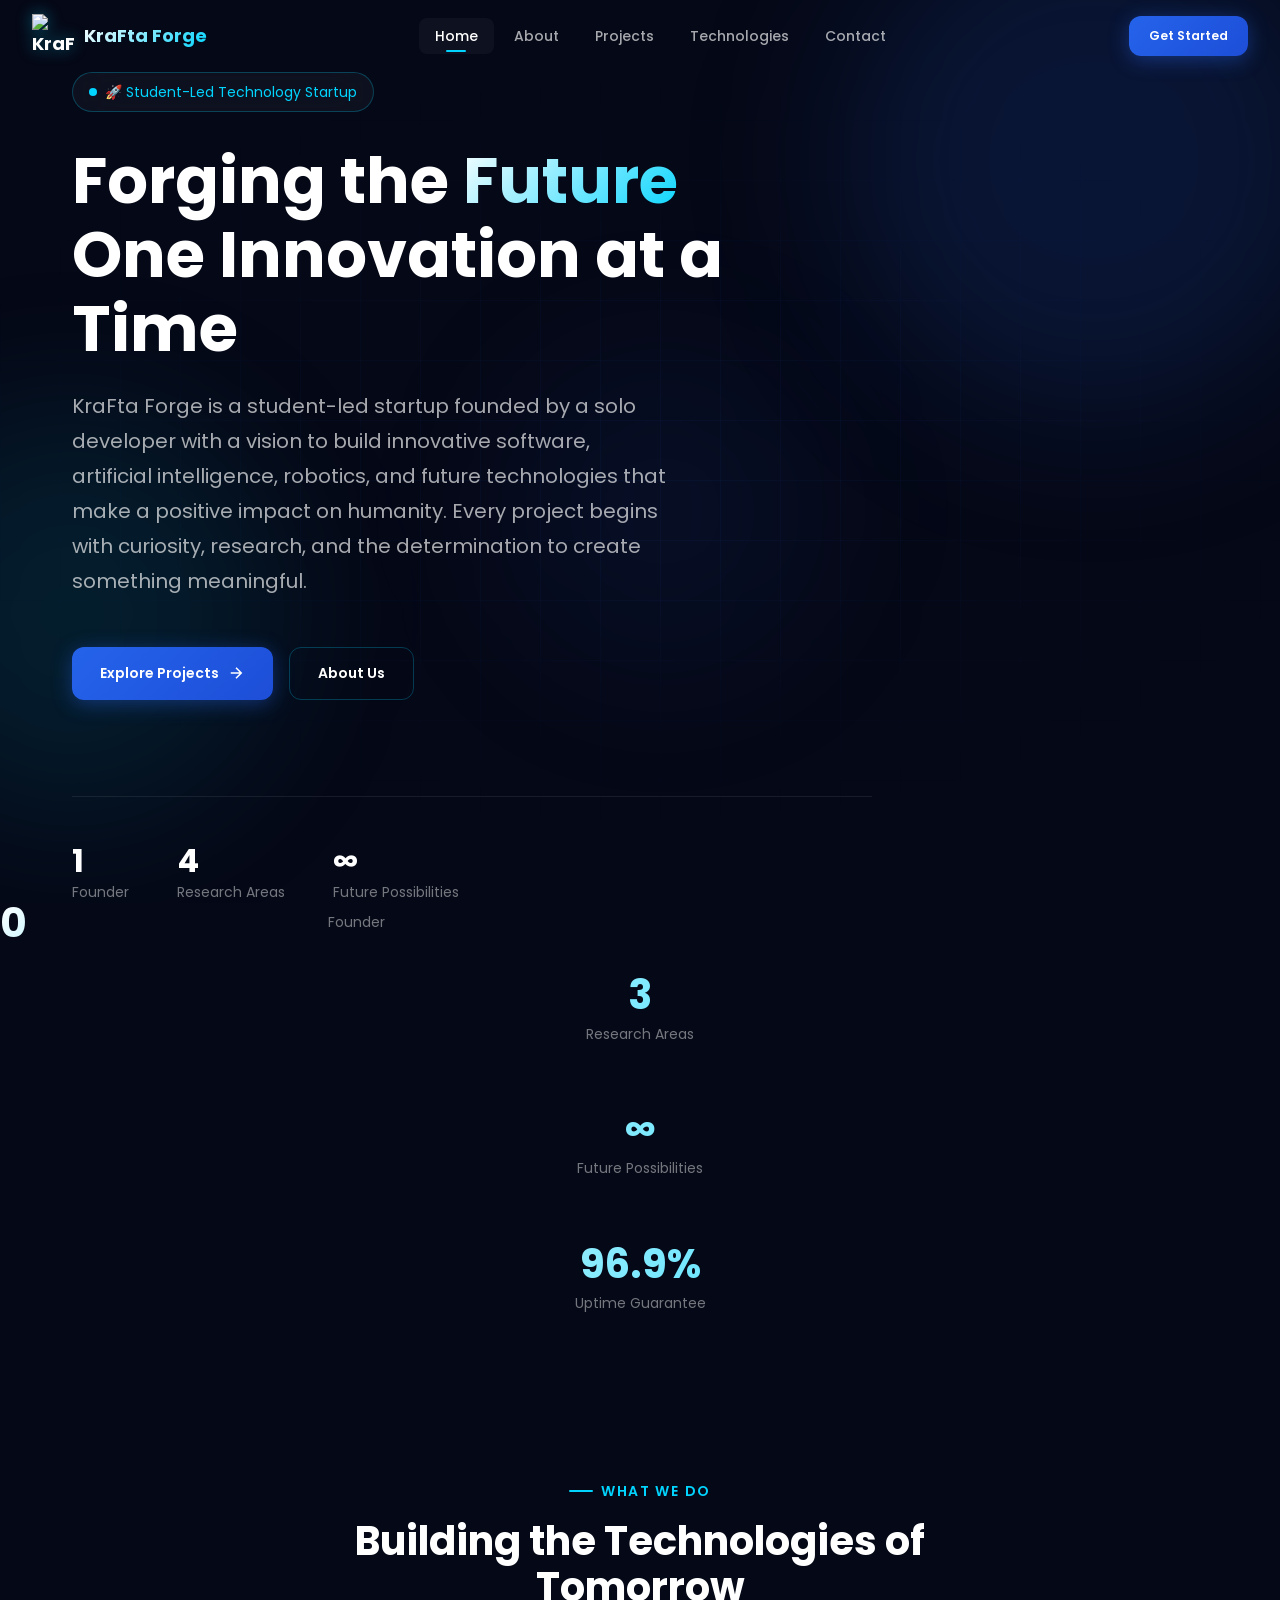
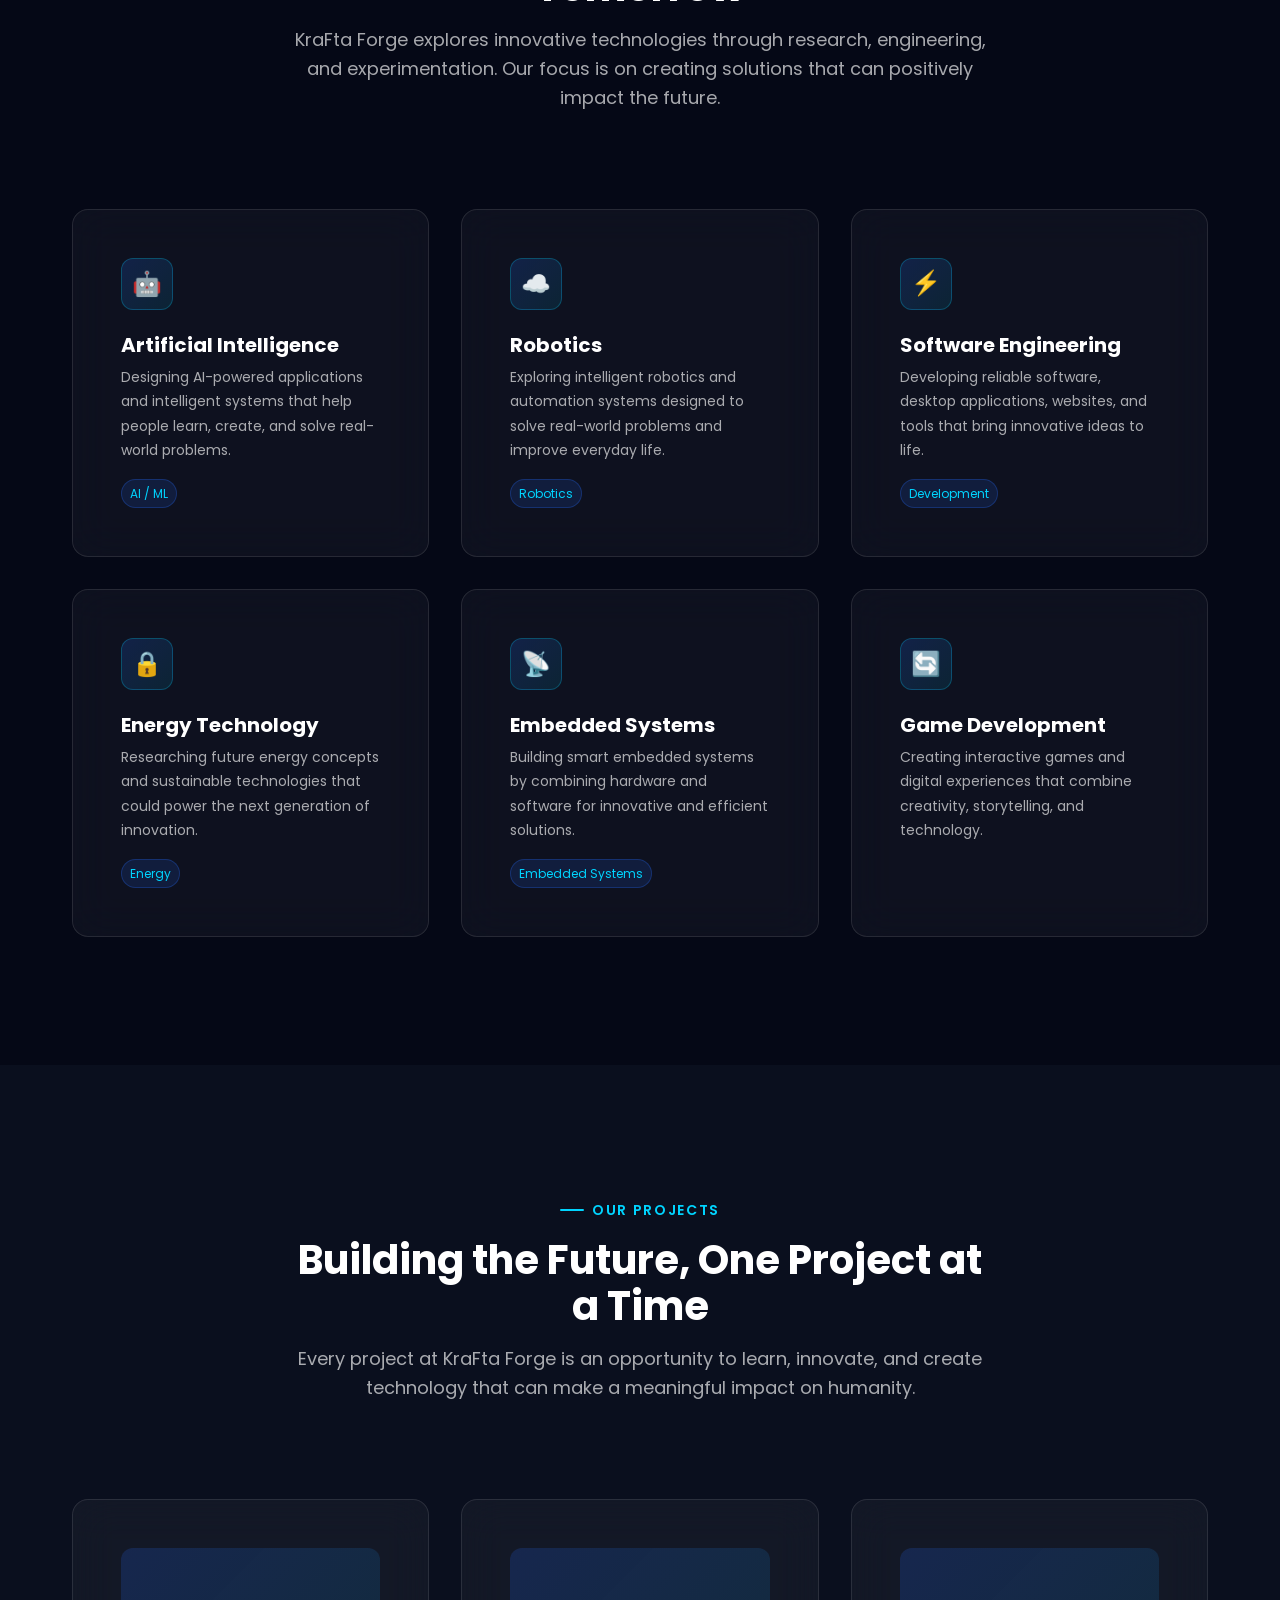
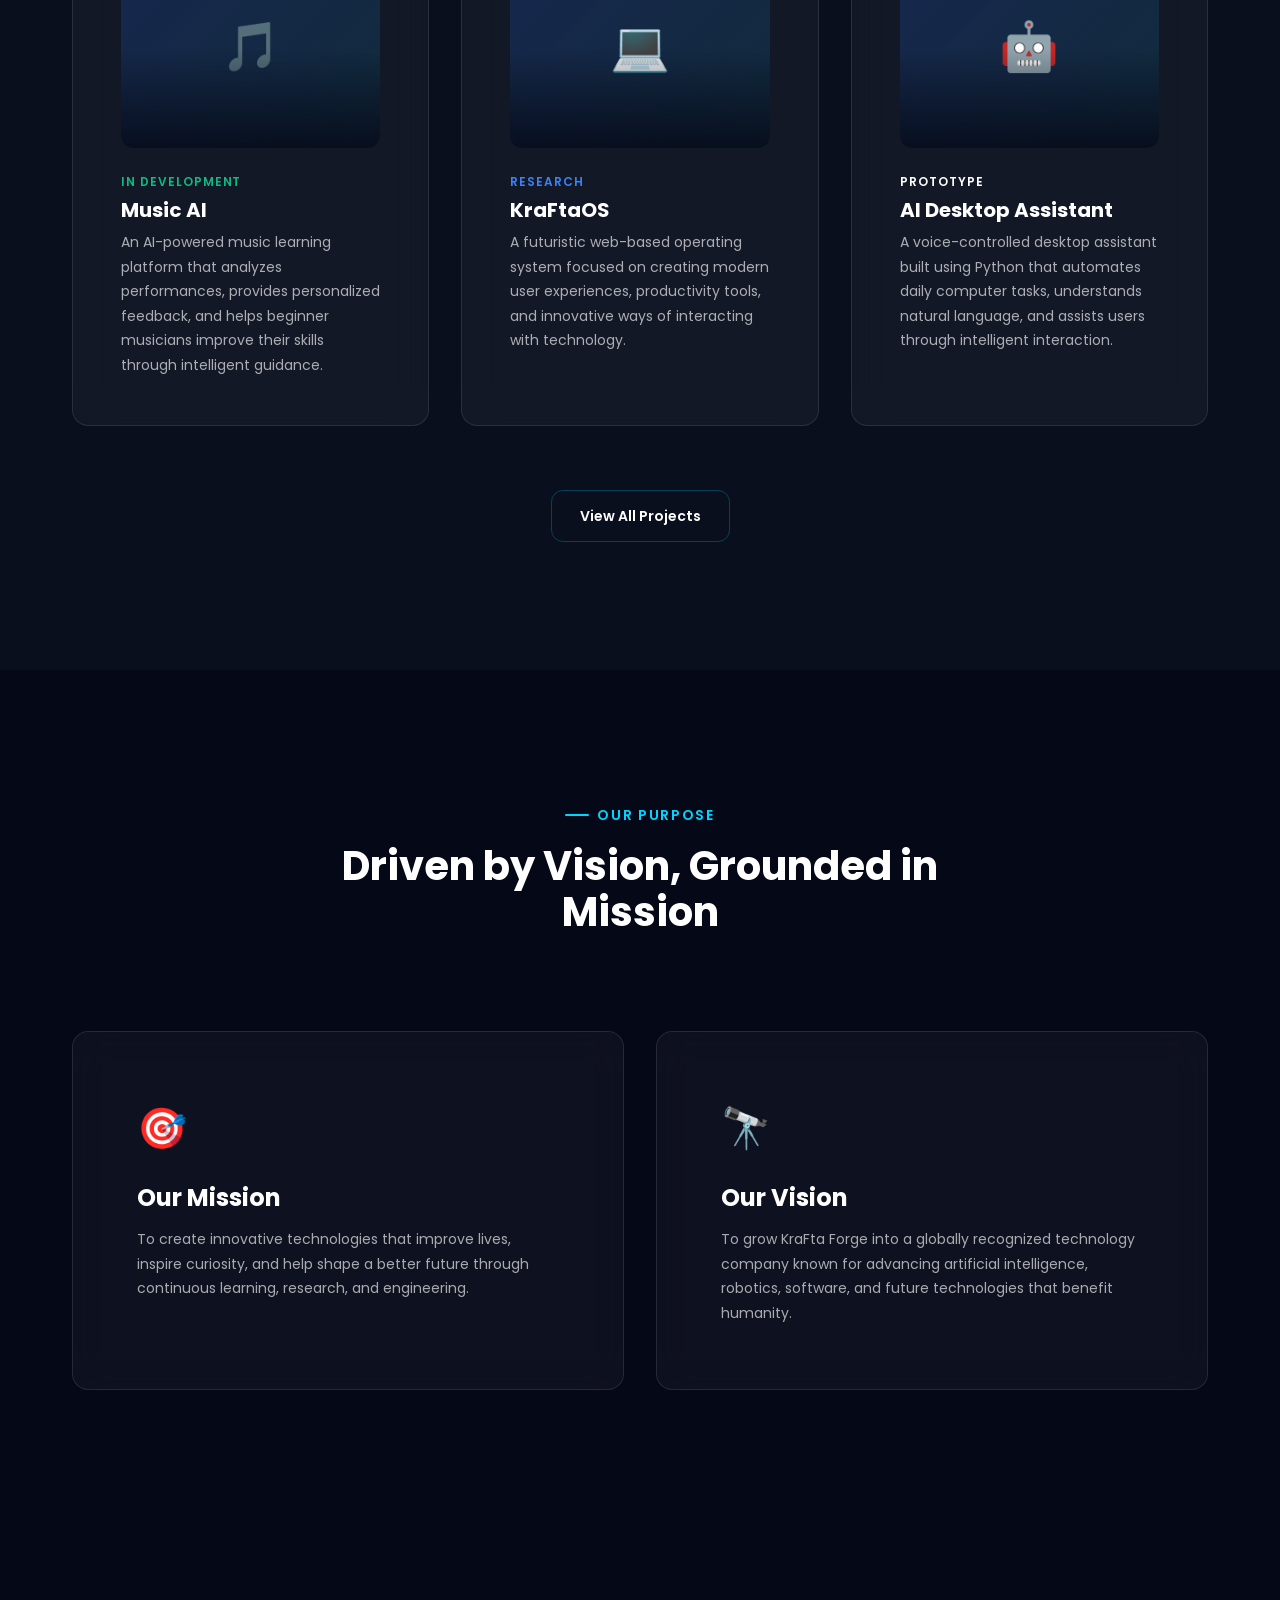
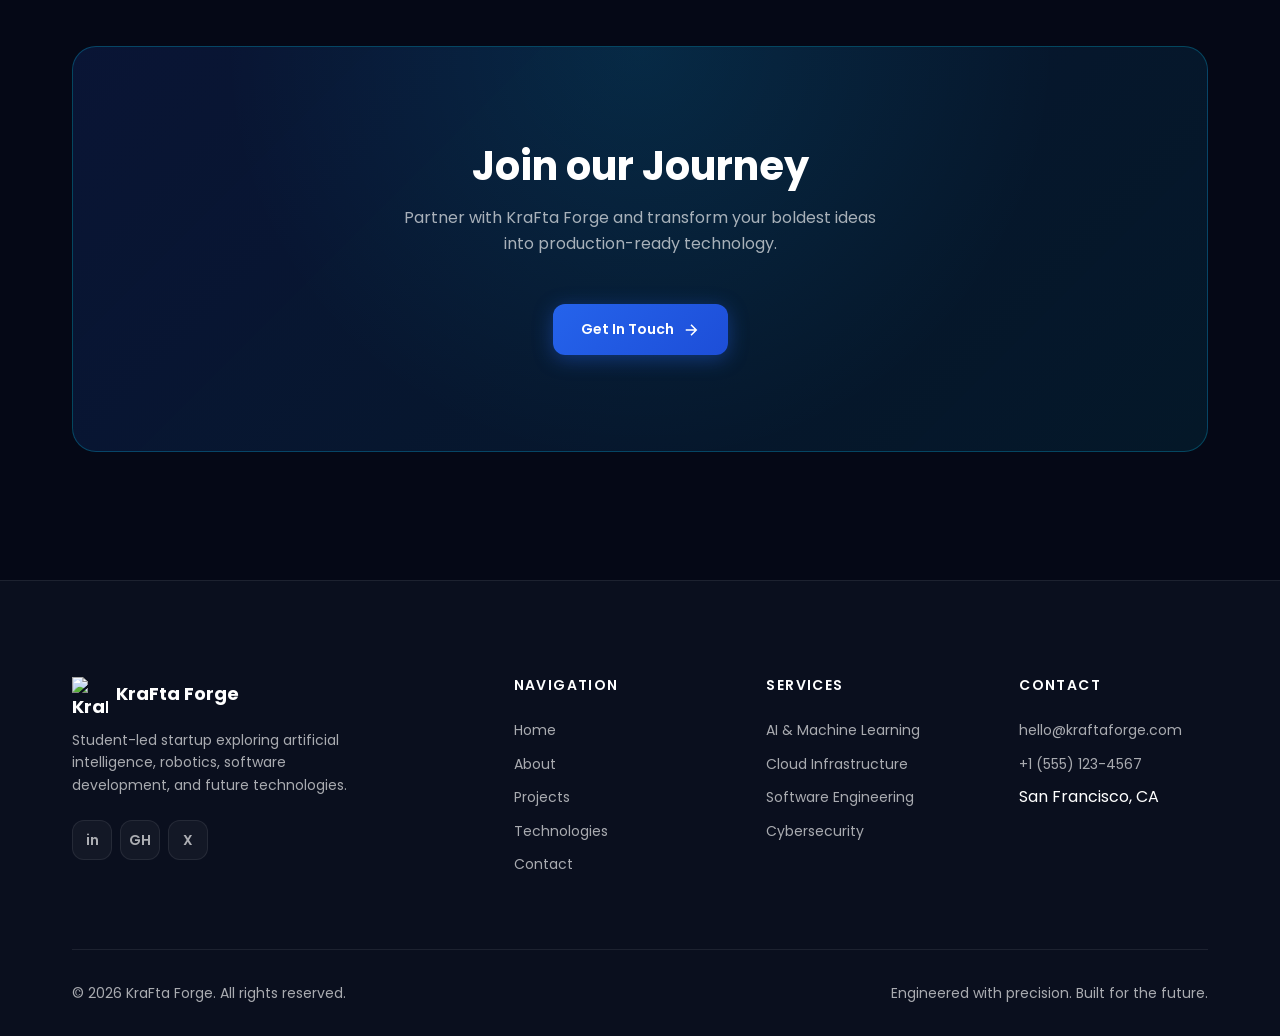
==== index.html @ c2e99515 "Add files via upload" ====
<!DOCTYPE html>
<html lang="en">
<head>
  <meta charset="UTF-8">
  <meta name="viewport" content="width=device-width, initial-scale=1.0">
  <meta name="description" content="KraFta Forge is a student-led technology startup focused on building innovative software, artificial intelligence, robotics, and future technologies that help humanity.">
  <meta name="keywords" content="KraFta Forge, technology startup, AI, cloud computing, software engineering, digital transformation">
  <meta name="author" content="KraFta Forge">
  <meta name="theme-color" content="#050816">
  <meta property="og:title" content="KraFta Forge — Forging the Future of Technology">
  <meta property="og:description" content="We build intelligent systems that transform how businesses operate in the digital age.">
  <meta property="og:type" content="website">
  <title>KraFta Forge — Forging the Future of Technology</title>
  <link rel="preconnect" href="https://fonts.googleapis.com">
  <link rel="preconnect" href="https://fonts.gstatic.com" crossorigin>
  <link href="https://fonts.googleapis.com/css2?family=Poppins:wght@300;400;500;600;700;800&display=swap" rel="stylesheet">
  <link rel="icon" type="image/png" href="images/logo.png">
  <link rel="stylesheet" href="style.css">
</head>
<body class="no-scroll">

  <!-- Loading Screen -->
  <div class="loader" role="status" aria-label="Loading KraFta Forge">
    <img src="images/logo.png" alt="" class="loader__logo" width="80" height="80">
    <div class="loader__bar"><div class="loader__bar-fill"></div></div>
    <span class="loader__text">Initializing</span>
  </div>

  <a href="#main-content" class="skip-link">Skip to main content</a>

  <!-- Navigation -->
  <header>
    <nav class="nav" aria-label="Main navigation">
      <div class="nav__inner">
        <a href="index.html" class="nav__logo" aria-label="KraFta Forge Home">
          <img src="images/logo.png" alt="KraFta Forge logo" width="44" height="44">
          <span class="nav__logo-text">KraFta Forge</span>
        </a>

        <ul class="nav__links" role="list">
          <li><a href="index.html" class="nav__link">Home</a></li>
          <li><a href="about.html" class="nav__link">About</a></li>
          <li><a href="projects.html" class="nav__link">Projects</a></li>
          <li><a href="technologies.html" class="nav__link">Technologies</a></li>
          <li><a href="contact.html" class="nav__link">Contact</a></li>
        </ul>

        <a href="contact.html" class="btn btn--primary btn--sm nav__cta">Get Started</a>

        <button class="nav__toggle" aria-label="Toggle navigation menu" aria-expanded="false">
          <span class="nav__toggle-bar"></span>
          <span class="nav__toggle-bar"></span>
          <span class="nav__toggle-bar"></span>
        </button>
      </div>

      <div class="nav__mobile" aria-hidden="true">
        <a href="index.html" class="nav__mobile-link">Home</a>
        <a href="about.html" class="nav__mobile-link">About</a>
        <a href="projects.html" class="nav__mobile-link">Projects</a>
        <a href="technologies.html" class="nav__mobile-link">Technologies</a>
        <a href="contact.html" class="nav__mobile-link">Contact</a>
      </div>
    </nav>
  </header>

  <main id="main-content">

    <!-- Hero Section -->
    <section class="hero" aria-labelledby="hero-title">
      <div class="hero__bg" aria-hidden="true">
        <div class="hero__grid"></div>
        <div class="hero__orb hero__orb--1"></div>
        <div class="hero__orb hero__orb--2"></div>
        <div class="hero__orb hero__orb--3"></div>
      </div>

      <div class="container">
        <div class="hero__content">
          <div class="hero__badge">
            <span class="hero__badge-dot" aria-hidden="true"></span>
           🚀 Student-Led Technology Startup
          </div>

          <h1 class="hero__title">
        Forging the <span class="text-gradient">Future</span><br>
        One Innovation at a Time
      </h1>

          <p class="hero__subtitle">
            KraFta Forge is a student-led startup founded by a solo developer with a vision to build innovative software, artificial intelligence, robotics, and future technologies that make a positive impact on humanity. Every project begins with curiosity, research, and the determination to create something meaningful.
         </p>

          <div class="hero__actions">
            <a href="projects.html" class="btn btn--primary">
              Explore Projects
              <svg class="btn__icon" viewBox="0 0 24 24" fill="none" stroke="currentColor" stroke-width="2" aria-hidden="true">
                <path d="M5 12h14M12 5l7 7-7 7"/>
              </svg>
            </a>
            <a href="about.html" class="btn btn--outline">About Us</a>
          </div>

          <div class="hero__stats" role="list" aria-label="KraFta Forge statistics">

    <div class="hero__stat" role="listitem">
        <div class="hero__stat-value">1</div>
        <div class="hero__stat-label">Founder</div>
    </div>

    <div class="hero__stat" role="listitem">
        <div class="hero__stat-value">4</div>
        <div class="hero__stat-label">Research Areas</div>
    </div>

    <div class="hero__stat" role="listitem">
        <div class="hero__stat-value">∞</div>
        <div class="hero__stat-label">Future Possibilities</div>
    </div>

</div>
        </div>
      </div>
    </section>

    <!-- Statistics Section -->
    <div class="stats__grid">
  <div class="stat-item__value" data-count="1">0</div>
    
    <div class="stat-item__label">Founder</div>
  </div>
  <div class="stat-item reveal reveal-delay-1">
    <div class="stat-item__value" data-count="4">0</div>
    <div class="stat-item__label">Research Areas</div>
  </div>
  <div class="stat-item reveal reveal-delay-2">
    <div class="stat-item__value">∞</div>
    <div class="stat-item__label">Future Possibilities</div>
  </div>
  <div class="stat-item reveal reveal-delay-3">
    <div class="stat-item__value" data-count="99" data-suffix=".9%">0</div>
    <div class="stat-item__label">Uptime Guarantee</div>
  </div>
</div>
    </section>

    <!-- Services / Technology Cards -->
    <section class="section" aria-labelledby="services-title">
      <div class="container">
        <div class="section-header reveal">
          <span class="section-label">What We Do</span>
          <h2 id="services-title">Building the Technologies of Tomorrow</h2>
          <p>KraFta Forge explores innovative technologies through research, engineering, and experimentation. Our focus is on creating solutions that can positively impact the future.</p>
        </div>

        <div class="grid grid--3">
          <article class="card reveal reveal-delay-1">
            <div class="card__icon" aria-hidden="true">🤖</div>
            <h3 class="card__title">Artificial Intelligence</h3>
            <p class="card__text">Designing AI-powered applications and intelligent systems that help people learn, create, and solve real-world problems.</p>
            <span class="card__tag">AI / ML</span>
          </article>

          <article class="card reveal reveal-delay-2">
            <div class="card__icon" aria-hidden="true">☁️</div>
            <h3 class="card__title">Robotics</h3>
            <p class="card__text">Exploring intelligent robotics and automation systems designed to solve real-world problems and improve everyday life.</p>
            <span class="card__tag">Robotics</span>
          </article>

          <article class="card reveal reveal-delay-3">
            <div class="card__icon" aria-hidden="true">⚡</div>
            <h3 class="card__title">Software Engineering</h3>
            <p class="card__text">Developing reliable software, desktop applications, websites, and tools that bring innovative ideas to life.</p>
            <span class="card__tag">Development</span>
          </article>

          <article class="card reveal reveal-delay-1">
            <div class="card__icon" aria-hidden="true">🔒</div>
            <h3 class="card__title">Energy Technology</h3>
            <p class="card__text">Researching future energy concepts and sustainable technologies that could power the next generation of innovation.</p>
            <span class="card__tag">Energy</span>
          </article>

          <article class="card reveal reveal-delay-2">
            <div class="card__icon" aria-hidden="true">📡</div>
            <h3 class="card__title">Embedded Systems</h3>
            <p class="card__text">Building smart embedded systems by combining hardware and software for innovative and efficient solutions.</p>
            <span class="card__tag">Embedded Systems</span>
          </article>

          <article class="card reveal reveal-delay-3">
            <div class="card__icon" aria-hidden="true">🔄</div>
            <h3 class="card__title">Game Development</h3>
            <p class="card__text">Creating interactive games and digital experiences that combine creativity, storytelling, and technology.</p>
          </article>
        </div>
      </div>
    </section>

    <!-- Featured Projects Preview -->
<section class="section section--alt" aria-labelledby="projects-title">
  <div class="container">

    <div class="section-header reveal">
      <span class="section-label">Our Projects</span>
      <h2 id="projects-title">Building the Future, One Project at a Time</h2>
      <p>
        Every project at KraFta Forge is an opportunity to learn, innovate, and create technology
        that can make a meaningful impact on humanity.
      </p>
    </div>

    <div class="grid grid--3">

      <!-- Music AI -->
      <article class="card project-card reveal reveal-delay-1">
        <div class="project-card__image" aria-hidden="true">🎵</div>

        <div class="project-card__meta">
          <span class="project-card__status project-card__status--live">In Development</span>
        </div>

        <h3 class="card__title">Music AI</h3>

        <p class="card__text">
          An AI-powered music learning platform that analyzes performances, provides personalized
          feedback, and helps beginner musicians improve their skills through intelligent guidance.
        </p>
      </article>

      <!-- KraFtaOS -->
      <article class="card project-card reveal reveal-delay-2">
        <div class="project-card__image" aria-hidden="true">💻</div>

        <div class="project-card__meta">
          <span class="project-card__status project-card__status--research">Research</span>
        </div>

        <h3 class="card__title">KraFtaOS</h3>

        <p class="card__text">
          A futuristic web-based operating system focused on creating modern user experiences,
          productivity tools, and innovative ways of interacting with technology.
        </p>
      </article>

      <!-- AI Desktop Assistant -->
      <article class="card project-card reveal reveal-delay-3">
        <div class="project-card__image" aria-hidden="true">🤖</div>

        <div class="project-card__meta">
          <span class="project-card__status project-card__status--prototype">Prototype</span>
        </div>

        <h3 class="card__title">AI Desktop Assistant</h3>

        <p class="card__text">
          A voice-controlled desktop assistant built using Python that automates daily computer
          tasks, understands natural language, and assists users through intelligent interaction.
        </p>
      </article>

    </div>

    <div class="flex-center mt-xl">
      <a href="projects.html" class="btn btn--outline reveal">
        View All Projects
      </a>
    </div>

  </div>
</section>

    <!-- Mission & Vision Preview -->
    <section class="section" aria-labelledby="mission-title">
      <div class="container">
        <div class="section-header reveal">
          <span class="section-label">Our Purpose</span>
          <h2 id="mission-title">Driven by Vision, Grounded in Mission</h2>
        </div>

        <div class="mission-vision">
          <article class="card mission-vision__item reveal-left">
            <div class="mission-vision__icon" aria-hidden="true">🎯</div>
            <h3 class="mission-vision__title">Our Mission</h3>
            <p class="card__text">To create innovative technologies that improve lives, inspire curiosity, and help shape a better future through continuous learning, research, and engineering.</p>
          </article>

          <article class="card mission-vision__item reveal-right">
            <div class="mission-vision__icon" aria-hidden="true">🔭</div>
            <h3 class="mission-vision__title">Our Vision</h3>
            <p class="card__text">To grow KraFta Forge into a globally recognized technology company known for advancing artificial intelligence, robotics, software, and future technologies that benefit humanity.</p>
          </article>
        </div>
      </div>
    </section>

    <!-- CTA Banner -->
    <section class="section">
      <div class="container">
        <div class="cta-banner reveal-scale">
          <h2>Join our Journey</h2>
          <p>Partner with KraFta Forge and transform your boldest ideas into production-ready technology.</p>
          <a href="contact.html" class="btn btn--primary">
            Get In Touch
            <svg class="btn__icon" viewBox="0 0 24 24" fill="none" stroke="currentColor" stroke-width="2" aria-hidden="true">
              <path d="M5 12h14M12 5l7 7-7 7"/>
            </svg>
          </a>
        </div>
      </div>
    </section>

  </main>

  <!-- Footer -->
  <footer class="footer">
    <div class="container">
      <div class="footer__grid">
        <div class="footer__brand">
          <a href="index.html" class="footer__logo">
            <img src="images/logo.png" alt="KraFta Forge logo" width="36" height="36">
            KraFta Forge
          </a>
          <p>Student-led startup exploring artificial intelligence, robotics, software development, and future technologies.</p>
          <div class="footer__social">
            <a href="#" class="footer__social-link" aria-label="LinkedIn">in</a>
            <a href="#" class="footer__social-link" aria-label="GitHub">GH</a>
            <a href="#" class="footer__social-link" aria-label="Twitter">X</a>
          </div>
        </div>

        <div>
          <h4 class="footer__heading">Navigation</h4>
          <ul class="footer__links" role="list">
            <li><a href="index.html">Home</a></li>
            <li><a href="about.html">About</a></li>
            <li><a href="projects.html">Projects</a></li>
            <li><a href="technologies.html">Technologies</a></li>
            <li><a href="contact.html">Contact</a></li>
          </ul>
        </div>

        <div>
          <h4 class="footer__heading">Services</h4>
          <ul class="footer__links" role="list">
            <li><a href="technologies.html">AI & Machine Learning</a></li>
            <li><a href="technologies.html">Cloud Infrastructure</a></li>
            <li><a href="technologies.html">Software Engineering</a></li>
            <li><a href="technologies.html">Cybersecurity</a></li>
          </ul>
        </div>

        <div>
          <h4 class="footer__heading">Contact</h4>
          <ul class="footer__links" role="list">
            <li><a href="mailto:hello@kraftaforge.com">hello@kraftaforge.com</a></li>
            <li><a href="tel:+15551234567">+1 (555) 123-4567</a></li>
            <li>San Francisco, CA</li>
          </ul>
        </div>
      </div>

      <div class="footer__bottom">
        <p>&copy; 2026 KraFta Forge. All rights reserved.</p>
        <p>Engineered with precision. Built for the future.</p>
      </div>
    </div>
  </footer>

  <!-- Back to Top -->
  <button class="back-to-top" aria-label="Back to top">
    <svg viewBox="0 0 24 24" fill="none" stroke="currentColor" stroke-width="2" aria-hidden="true">
      <path d="M18 15l-6-6-6 6"/>
    </svg>
  </button>

  <script src="script.js"></script>
</body>
</html>
---- style.css ----
/* ==========================================================================
   KraFta Forge — Global Stylesheet
   Dark futuristic theme · Glassmorphism · CSS Variables
   ========================================================================== */

/* --------------------------------------------------------------------------
   CSS Custom Properties
   -------------------------------------------------------------------------- */
:root {
  /* Colors */
  --color-primary: #2563EB;
  --color-primary-light: #3B82F6;
  --color-primary-dark: #1D4ED8;
  --color-accent: #00D4FF;
  --color-accent-glow: rgba(0, 212, 255, 0.4);
  --color-bg: #050816;
  --color-bg-secondary: #0a0f1e;
  --color-bg-tertiary: #111827;
  --color-surface: rgba(255, 255, 255, 0.04);
  --color-surface-hover: rgba(255, 255, 255, 0.08);
  --color-border: rgba(255, 255, 255, 0.08);
  --color-border-accent: rgba(0, 212, 255, 0.25);
  --color-text: #FFFFFF;
  --color-text-muted: rgba(255, 255, 255, 0.65);
  --color-text-subtle: rgba(255, 255, 255, 0.45);
  --color-success: #10B981;
  --color-error: #EF4444;

  /* Typography */
  --font-family: 'Poppins', -apple-system, BlinkMacSystemFont, 'Segoe UI', sans-serif;
  --font-size-xs: 0.75rem;
  --font-size-sm: 0.875rem;
  --font-size-base: 1rem;
  --font-size-lg: 1.125rem;
  --font-size-xl: 1.25rem;
  --font-size-2xl: 1.5rem;
  --font-size-3xl: 2rem;
  --font-size-4xl: 2.5rem;
  --font-size-5xl: 3.5rem;
  --font-size-6xl: 4.5rem;
  --line-height-tight: 1.15;
  --line-height-normal: 1.6;
  --line-height-relaxed: 1.75;

  /* Spacing */
  --space-xs: 0.25rem;
  --space-sm: 0.5rem;
  --space-md: 1rem;
  --space-lg: 1.5rem;
  --space-xl: 2rem;
  --space-2xl: 3rem;
  --space-3xl: 4rem;
  --space-4xl: 6rem;
  --space-5xl: 8rem;

  /* Layout */
  --container-max: 1200px;
  --container-wide: 1400px;
  --nav-height: 72px;
  --border-radius-sm: 8px;
  --border-radius-md: 12px;
  --border-radius-lg: 16px;
  --border-radius-xl: 24px;
  --border-radius-full: 9999px;

  /* Effects */
  --shadow-sm: 0 2px 8px rgba(0, 0, 0, 0.3);
  --shadow-md: 0 8px 32px rgba(0, 0, 0, 0.4);
  --shadow-lg: 0 16px 64px rgba(0, 0, 0, 0.5);
  --shadow-glow: 0 0 40px rgba(37, 99, 235, 0.3);
  --shadow-glow-accent: 0 0 40px rgba(0, 212, 255, 0.25);
  --glass-bg: rgba(255, 255, 255, 0.04);
  --glass-border: rgba(255, 255, 255, 0.1);
  --glass-blur: blur(20px);

  /* Transitions */
  --transition-fast: 150ms ease;
  --transition-base: 300ms ease;
  --transition-slow: 500ms ease;
  --transition-spring: 500ms cubic-bezier(0.34, 1.56, 0.64, 1);

  /* Z-index layers */
  --z-loading: 9999;
  --z-nav: 1000;
  --z-back-to-top: 900;
  --z-overlay: 800;
}

/* --------------------------------------------------------------------------
   Reset & Base
   -------------------------------------------------------------------------- */
*,
*::before,
*::after {
  box-sizing: border-box;
  margin: 0;
  padding: 0;
}

html {
  scroll-behavior: smooth;
  scroll-padding-top: var(--nav-height);
  font-size: 16px;
  -webkit-font-smoothing: antialiased;
  -moz-osx-font-smoothing: grayscale;
}

body {
  font-family: var(--font-family);
  font-size: var(--font-size-base);
  line-height: var(--line-height-normal);
  color: var(--color-text);
  background-color: var(--color-bg);
  overflow-x: hidden;
  min-height: 100vh;
}

body.no-scroll {
  overflow: hidden;
}

img {
  max-width: 100%;
  height: auto;
  display: block;
}

a {
  color: inherit;
  text-decoration: none;
  transition: color var(--transition-fast);
}

ul,
ol {
  list-style: none;
}

button {
  font-family: inherit;
  cursor: pointer;
  border: none;
  background: none;
}

input,
textarea,
select {
  font-family: inherit;
  font-size: inherit;
}

/* Custom Scrollbar */
::-webkit-scrollbar {
  width: 8px;
}

::-webkit-scrollbar-track {
  background: var(--color-bg-secondary);
}

::-webkit-scrollbar-thumb {
  background: linear-gradient(180deg, var(--color-primary), var(--color-accent));
  border-radius: var(--border-radius-full);
}

::-webkit-scrollbar-thumb:hover {
  background: var(--color-accent);
}

/* Firefox scrollbar */
* {
  scrollbar-width: thin;
  scrollbar-color: var(--color-primary) var(--color-bg-secondary);
}

/* Selection */
::selection {
  background: var(--color-primary);
  color: var(--color-text);
}

/* Focus visible for accessibility */
:focus-visible {
  outline: 2px solid var(--color-accent);
  outline-offset: 3px;
}

/* Skip link for accessibility */
.skip-link {
  position: absolute;
  top: -100%;
  left: var(--space-md);
  z-index: 10000;
  padding: var(--space-sm) var(--space-md);
  background: var(--color-primary);
  color: var(--color-text);
  border-radius: var(--border-radius-sm);
  font-weight: 600;
  transition: top var(--transition-fast);
}

.skip-link:focus {
  top: var(--space-md);
}

/* --------------------------------------------------------------------------
   Typography
   -------------------------------------------------------------------------- */
h1, h2, h3, h4, h5, h6 {
  line-height: var(--line-height-tight);
  font-weight: 700;
}

h1 { font-size: clamp(2.5rem, 5vw, var(--font-size-6xl)); }
h2 { font-size: clamp(2rem, 4vw, var(--font-size-4xl)); }
h3 { font-size: clamp(1.25rem, 2.5vw, var(--font-size-2xl)); }
h4 { font-size: var(--font-size-xl); }

p {
  color: var(--color-text-muted);
}

.text-gradient {
  background: linear-gradient(135deg, var(--color-text) 0%, var(--color-accent) 100%);
  -webkit-background-clip: text;
  -webkit-text-fill-color: transparent;
  background-clip: text;
}

.text-accent {
  color: var(--color-accent);
}

.text-muted {
  color: var(--color-text-muted);
}

.section-label {
  display: inline-flex;
  align-items: center;
  gap: var(--space-sm);
  font-size: var(--font-size-sm);
  font-weight: 600;
  text-transform: uppercase;
  letter-spacing: 0.12em;
  color: var(--color-accent);
  margin-bottom: var(--space-md);
}

.section-label::before {
  content: '';
  width: 24px;
  height: 2px;
  background: var(--color-accent);
  border-radius: var(--border-radius-full);
}

/* --------------------------------------------------------------------------
   Layout Utilities
   -------------------------------------------------------------------------- */
.container {
  width: 100%;
  max-width: var(--container-max);
  margin: 0 auto;
  padding: 0 var(--space-xl);
}

.container--wide {
  max-width: var(--container-wide);
}

.section {
  padding: var(--space-5xl) 0;
  position: relative;
}

.section--alt {
  background: var(--color-bg-secondary);
}

.section-header {
  text-align: center;
  max-width: 700px;
  margin: 0 auto var(--space-4xl);
}

.section-header p {
  margin-top: var(--space-md);
  font-size: var(--font-size-lg);
}

.grid {
  display: grid;
  gap: var(--space-xl);
}

.grid--2 { grid-template-columns: repeat(2, 1fr); }
.grid--3 { grid-template-columns: repeat(3, 1fr); }
.grid--4 { grid-template-columns: repeat(4, 1fr); }

.flex {
  display: flex;
}

.flex-center {
  display: flex;
  align-items: center;
  justify-content: center;
}

.mt-xl {
  margin-top: var(--space-3xl);
}

.flex-between {
  display: flex;
  align-items: center;
  justify-content: space-between;
}

/* --------------------------------------------------------------------------
   Loading Screen
   -------------------------------------------------------------------------- */
.loader {
  position: fixed;
  inset: 0;
  z-index: var(--z-loading);
  display: flex;
  flex-direction: column;
  align-items: center;
  justify-content: center;
  gap: var(--space-xl);
  background: var(--color-bg);
  transition: opacity 0.6s ease, visibility 0.6s ease;
}

.loader.hidden {
  opacity: 0;
  visibility: hidden;
  pointer-events: none;
}

.loader__logo {
  width: 80px;
  height: 80px;
  object-fit: contain;
  animation: loaderPulse 1.5s ease-in-out infinite;
}

.loader__bar {
  width: 200px;
  height: 3px;
  background: var(--color-surface);
  border-radius: var(--border-radius-full);
  overflow: hidden;
}

.loader__bar-fill {
  height: 100%;
  width: 0%;
  background: linear-gradient(90deg, var(--color-primary), var(--color-accent));
  border-radius: var(--border-radius-full);
  animation: loaderFill 1.2s ease forwards;
}

.loader__text {
  font-size: var(--font-size-sm);
  color: var(--color-text-subtle);
  letter-spacing: 0.2em;
  text-transform: uppercase;
}

@keyframes loaderPulse {
  0%, 100% { transform: scale(1); opacity: 1; }
  50% { transform: scale(1.08); opacity: 0.85; }
}

@keyframes loaderFill {
  to { width: 100%; }
}

/* --------------------------------------------------------------------------
   Navigation
   -------------------------------------------------------------------------- */
.nav {
  position: fixed;
  top: 0;
  left: 0;
  right: 0;
  z-index: var(--z-nav);
  height: var(--nav-height);
  transition: background var(--transition-base), box-shadow var(--transition-base),
              backdrop-filter var(--transition-base);
}

.nav.scrolled {
  background: rgba(5, 8, 22, 0.85);
  backdrop-filter: var(--glass-blur);
  -webkit-backdrop-filter: var(--glass-blur);
  border-bottom: 1px solid var(--color-border);
  box-shadow: var(--shadow-sm);
}

.nav__inner {
  display: flex;
  align-items: center;
  justify-content: space-between;
  height: 100%;
  max-width: var(--container-wide);
  margin: 0 auto;
  padding: 0 var(--space-xl);
}

.nav__logo {
  display: flex;
  align-items: center;
  gap: var(--space-sm);
  font-weight: 700;
  font-size: var(--font-size-lg);
  z-index: 10;
}

.nav__logo img {
  width: 44px;
  height: 44px;
  object-fit: contain;
  filter: drop-shadow(0 0 8px var(--color-accent-glow));
  transition: transform var(--transition-base);
}

.nav__logo:hover img {
  transform: scale(1.05);
}

.nav__logo-text {
  background: linear-gradient(135deg, var(--color-text), var(--color-accent));
  -webkit-background-clip: text;
  -webkit-text-fill-color: transparent;
  background-clip: text;
}

.nav__links {
  display: flex;
  align-items: center;
  gap: var(--space-xs);
}

.nav__link {
  position: relative;
  padding: var(--space-sm) var(--space-md);
  font-size: var(--font-size-sm);
  font-weight: 500;
  color: var(--color-text-muted);
  border-radius: var(--border-radius-sm);
  transition: color var(--transition-fast), background var(--transition-fast);
}

.nav__link:hover,
.nav__link.active {
  color: var(--color-text);
}

.nav__link.active {
  background: var(--color-surface);
}

.nav__link::after {
  content: '';
  position: absolute;
  bottom: 2px;
  left: 50%;
  transform: translateX(-50%) scaleX(0);
  width: 20px;
  height: 2px;
  background: var(--color-accent);
  border-radius: var(--border-radius-full);
  transition: transform var(--transition-base);
}

.nav__link:hover::after,
.nav__link.active::after {
  transform: translateX(-50%) scaleX(1);
}

.nav__cta {
  margin-left: var(--space-md);
}

/* Mobile menu toggle */
.nav__toggle {
  display: none;
  flex-direction: column;
  justify-content: center;
  gap: 5px;
  width: 40px;
  height: 40px;
  padding: var(--space-sm);
  z-index: 10;
  border-radius: var(--border-radius-sm);
  transition: background var(--transition-fast);
}

.nav__toggle:hover {
  background: var(--color-surface);
}

.nav__toggle-bar {
  display: block;
  width: 100%;
  height: 2px;
  background: var(--color-text);
  border-radius: var(--border-radius-full);
  transition: transform var(--transition-base), opacity var(--transition-base);
}

.nav__toggle.active .nav__toggle-bar:nth-child(1) {
  transform: translateY(7px) rotate(45deg);
}

.nav__toggle.active .nav__toggle-bar:nth-child(2) {
  opacity: 0;
}

.nav__toggle.active .nav__toggle-bar:nth-child(3) {
  transform: translateY(-7px) rotate(-45deg);
}

/* Mobile navigation overlay */
.nav__mobile {
  display: none;
  position: fixed;
  inset: 0;
  z-index: 9;
  background: rgba(5, 8, 22, 0.97);
  backdrop-filter: blur(30px);
  -webkit-backdrop-filter: blur(30px);
  flex-direction: column;
  align-items: center;
  justify-content: center;
  gap: var(--space-lg);
  opacity: 0;
  visibility: hidden;
  transition: opacity var(--transition-base), visibility var(--transition-base);
}

.nav__mobile.open {
  opacity: 1;
  visibility: visible;
}

.nav__mobile-link {
  font-size: var(--font-size-2xl);
  font-weight: 600;
  color: var(--color-text-muted);
  transition: color var(--transition-fast);
  padding: var(--space-sm) var(--space-xl);
}

.nav__mobile-link:hover,
.nav__mobile-link.active {
  color: var(--color-accent);
}

/* --------------------------------------------------------------------------
   Buttons
   -------------------------------------------------------------------------- */
.btn {
  display: inline-flex;
  align-items: center;
  justify-content: center;
  gap: var(--space-sm);
  padding: 0.875rem 1.75rem;
  font-size: var(--font-size-sm);
  font-weight: 600;
  border-radius: var(--border-radius-md);
  transition: all var(--transition-base);
  position: relative;
  overflow: hidden;
  white-space: nowrap;
}

.btn::before {
  content: '';
  position: absolute;
  inset: 0;
  background: linear-gradient(135deg, transparent 40%, rgba(255,255,255,0.1) 50%, transparent 60%);
  transform: translateX(-100%);
  transition: transform 0.6s ease;
}

.btn:hover::before {
  transform: translateX(100%);
}

.btn--primary {
  background: linear-gradient(135deg, var(--color-primary), var(--color-primary-dark));
  color: var(--color-text);
  box-shadow: 0 4px 20px rgba(37, 99, 235, 0.4);
}

.btn--primary:hover {
  transform: translateY(-2px);
  box-shadow: 0 8px 30px rgba(37, 99, 235, 0.5);
}

.btn--outline {
  background: transparent;
  color: var(--color-text);
  border: 1px solid var(--color-border-accent);
}

.btn--outline:hover {
  background: var(--color-surface);
  border-color: var(--color-accent);
  transform: translateY(-2px);
  box-shadow: var(--shadow-glow-accent);
}

.btn--ghost {
  background: var(--color-surface);
  color: var(--color-text);
  border: 1px solid var(--color-border);
}

.btn--ghost:hover {
  background: var(--color-surface-hover);
  border-color: var(--color-border-accent);
}

.btn--sm {
  padding: 0.625rem 1.25rem;
  font-size: var(--font-size-xs);
}

.btn__icon {
  width: 18px;
  height: 18px;
  transition: transform var(--transition-base);
}

.btn:hover .btn__icon {
  transform: translateX(3px);
}

/* --------------------------------------------------------------------------
   Hero Section
   -------------------------------------------------------------------------- */
.hero {
  min-height: 100vh;
  display: flex;
  align-items: center;
  position: relative;
  padding-top: var(--nav-height);
  overflow: hidden;
}

.hero__bg {
  position: absolute;
  inset: 0;
  pointer-events: none;
}

.hero__grid {
  position: absolute;
  inset: 0;
  background-image:
    linear-gradient(rgba(37, 99, 235, 0.05) 1px, transparent 1px),
    linear-gradient(90deg, rgba(37, 99, 235, 0.05) 1px, transparent 1px);
  background-size: 60px 60px;
  mask-image: radial-gradient(ellipse 80% 60% at 50% 50%, black 20%, transparent 70%);
  -webkit-mask-image: radial-gradient(ellipse 80% 60% at 50% 50%, black 20%, transparent 70%);
}

.hero__orb {
  position: absolute;
  border-radius: 50%;
  filter: blur(80px);
  animation: orbFloat 8s ease-in-out infinite;
}

.hero__orb--1 {
  width: 500px;
  height: 500px;
  background: rgba(37, 99, 235, 0.15);
  top: -10%;
  right: -5%;
  animation-delay: 0s;
}

.hero__orb--2 {
  width: 400px;
  height: 400px;
  background: rgba(0, 212, 255, 0.1);
  bottom: 10%;
  left: -10%;
  animation-delay: -4s;
}

.hero__orb--3 {
  width: 300px;
  height: 300px;
  background: rgba(37, 99, 235, 0.08);
  top: 40%;
  left: 40%;
  animation-delay: -2s;
}

@keyframes orbFloat {
  0%, 100% { transform: translate(0, 0) scale(1); }
  33% { transform: translate(30px, -20px) scale(1.05); }
  66% { transform: translate(-20px, 15px) scale(0.95); }
}

.hero__content {
  position: relative;
  z-index: 1;
  max-width: 800px;
}

.hero__badge {
  display: inline-flex;
  align-items: center;
  gap: var(--space-sm);
  padding: var(--space-sm) var(--space-md);
  background: var(--glass-bg);
  border: 1px solid var(--color-border-accent);
  border-radius: var(--border-radius-full);
  font-size: var(--font-size-sm);
  color: var(--color-accent);
  margin-bottom: var(--space-xl);
  backdrop-filter: var(--glass-blur);
  animation: fadeInUp 0.8s ease forwards;
}

.hero__badge-dot {
  width: 8px;
  height: 8px;
  background: var(--color-accent);
  border-radius: 50%;
  animation: pulse 2s ease infinite;
}

@keyframes pulse {
  0%, 100% { opacity: 1; transform: scale(1); }
  50% { opacity: 0.5; transform: scale(0.8); }
}

.hero__title {
  margin-bottom: var(--space-lg);
  animation: fadeInUp 0.8s ease 0.1s both;
}

.hero__subtitle {
  font-size: clamp(1rem, 2vw, var(--font-size-xl));
  color: var(--color-text-muted);
  margin-bottom: var(--space-2xl);
  max-width: 600px;
  line-height: var(--line-height-relaxed);
  animation: fadeInUp 0.8s ease 0.2s both;
}

.hero__actions {
  display: flex;
  flex-wrap: wrap;
  gap: var(--space-md);
  animation: fadeInUp 0.8s ease 0.3s both;
}

.hero__stats {
  display: flex;
  flex-wrap: wrap;
  gap: var(--space-2xl);
  margin-top: var(--space-4xl);
  padding-top: var(--space-2xl);
  border-top: 1px solid var(--color-border);
  animation: fadeInUp 0.8s ease 0.4s both;
}

.hero__stat-value {
  font-size: var(--font-size-3xl);
  font-weight: 700;
  color: var(--color-text);
  line-height: 1;
}

.hero__stat-value span {
  color: var(--color-accent);
}

.hero__stat-label {
  font-size: var(--font-size-sm);
  color: var(--color-text-subtle);
  margin-top: var(--space-xs);
}

/* Page hero (inner pages) */
.page-hero {
  padding: calc(var(--nav-height) + var(--space-4xl)) 0 var(--space-4xl);
  text-align: center;
  position: relative;
  overflow: hidden;
}

.page-hero__bg {
  position: absolute;
  inset: 0;
  background: radial-gradient(ellipse 60% 50% at 50% 0%, rgba(37, 99, 235, 0.12), transparent);
  pointer-events: none;
}

.page-hero h1 {
  margin-bottom: var(--space-md);
}

.page-hero .section-label,
.page-hero h1,
.page-hero p {
  animation: fadeInUp 0.8s ease both;
}

.page-hero h1 { animation-delay: 0.1s; }
.page-hero p { animation-delay: 0.2s; }

.page-hero p {
  font-size: var(--font-size-lg);
  max-width: 600px;
  margin: 0 auto;
}

/* --------------------------------------------------------------------------
   Glass Cards
   -------------------------------------------------------------------------- */
.card {
  background: var(--glass-bg);
  border: 1px solid var(--glass-border);
  border-radius: var(--border-radius-lg);
  padding: var(--space-2xl);
  backdrop-filter: var(--glass-blur);
  -webkit-backdrop-filter: var(--glass-blur);
  transition: transform var(--transition-base), border-color var(--transition-base),
              box-shadow var(--transition-base);
  position: relative;
  overflow: hidden;
}

.card::before {
  content: '';
  position: absolute;
  top: 0;
  left: 0;
  right: 0;
  height: 1px;
  background: linear-gradient(90deg, transparent, rgba(0, 212, 255, 0.3), transparent);
  opacity: 0;
  transition: opacity var(--transition-base);
}

.card:hover {
  transform: translateY(-4px);
  border-color: var(--color-border-accent);
  box-shadow: var(--shadow-glow-accent);
}

.card:hover::before {
  opacity: 1;
}

.card__icon {
  width: 52px;
  height: 52px;
  display: flex;
  align-items: center;
  justify-content: center;
  background: linear-gradient(135deg, rgba(37, 99, 235, 0.2), rgba(0, 212, 255, 0.1));
  border: 1px solid var(--color-border-accent);
  border-radius: var(--border-radius-md);
  margin-bottom: var(--space-lg);
  font-size: var(--font-size-2xl);
}

.card__title {
  font-size: var(--font-size-xl);
  margin-bottom: var(--space-sm);
}

.card__text {
  font-size: var(--font-size-sm);
  line-height: var(--line-height-relaxed);
}

.card__tag {
  display: inline-block;
  padding: var(--space-xs) var(--space-sm);
  background: rgba(37, 99, 235, 0.15);
  border: 1px solid rgba(37, 99, 235, 0.3);
  border-radius: var(--border-radius-full);
  font-size: var(--font-size-xs);
  color: var(--color-accent);
  margin-top: var(--space-md);
}

/* Tech card variant */
.tech-card__stack {
  display: flex;
  flex-wrap: wrap;
  gap: var(--space-xs);
  margin-top: var(--space-md);
}

.tech-card__stack span {
  padding: 2px var(--space-sm);
  background: var(--color-surface);
  border-radius: var(--border-radius-sm);
  font-size: var(--font-size-xs);
  color: var(--color-text-subtle);
}

/* Project card variant */
.project-card {
  display: flex;
  flex-direction: column;
}

.project-card__image {
  height: 200px;
  border-radius: var(--border-radius-md);
  margin-bottom: var(--space-lg);
  background: linear-gradient(135deg, rgba(37, 99, 235, 0.2), rgba(0, 212, 255, 0.1));
  display: flex;
  align-items: center;
  justify-content: center;
  font-size: 3rem;
  position: relative;
  overflow: hidden;
}

.project-card__image::after {
  content: '';
  position: absolute;
  inset: 0;
  background: linear-gradient(180deg, transparent 50%, rgba(5, 8, 22, 0.8));
}

.project-card__meta {
  display: flex;
  gap: var(--space-sm);
  margin-bottom: var(--space-sm);
}

.project-card__status {
  font-size: var(--font-size-xs);
  font-weight: 600;
  text-transform: uppercase;
  letter-spacing: 0.08em;
}

.project-card__status--live { color: var(--color-success); }
.project-card__status--dev { color: var(--color-accent); }
.project-card__status--research { color: var(--color-primary-light); }

/* --------------------------------------------------------------------------
   Statistics Section
   -------------------------------------------------------------------------- */
.stats {
  background: var(--color-bg-secondary);
  border-top: 1px solid var(--color-border);
  border-bottom: 1px solid var(--color-border);
}

.stats__grid {
  display: grid;
  grid-template-columns: repeat(4, 1fr);
  gap: var(--space-xl);
}

.stat-item {
  text-align: center;
  padding: var(--space-xl);
}

.stat-item__value {
  font-size: clamp(2rem, 4vw, var(--font-size-4xl));
  font-weight: 700;
  background: linear-gradient(135deg, var(--color-text), var(--color-accent));
  -webkit-background-clip: text;
  -webkit-text-fill-color: transparent;
  background-clip: text;
  line-height: 1;
}

.stat-item__label {
  font-size: var(--font-size-sm);
  color: var(--color-text-subtle);
  margin-top: var(--space-sm);
}

/* --------------------------------------------------------------------------
   Timeline
   -------------------------------------------------------------------------- */
.timeline {
  position: relative;
  max-width: 800px;
  margin: 0 auto;
}

.timeline::before {
  content: '';
  position: absolute;
  left: 20px;
  top: 0;
  bottom: 0;
  width: 2px;
  background: linear-gradient(180deg, var(--color-primary), var(--color-accent), transparent);
}

.timeline__item {
  position: relative;
  padding-left: 60px;
  padding-bottom: var(--space-3xl);
}

.timeline__item:last-child {
  padding-bottom: 0;
}

.timeline__dot {
  position: absolute;
  left: 12px;
  top: 4px;
  width: 18px;
  height: 18px;
  background: var(--color-bg);
  border: 2px solid var(--color-accent);
  border-radius: 50%;
  box-shadow: 0 0 12px var(--color-accent-glow);
}

.timeline__year {
  font-size: var(--font-size-sm);
  font-weight: 600;
  color: var(--color-accent);
  margin-bottom: var(--space-xs);
}

.timeline__title {
  font-size: var(--font-size-xl);
  margin-bottom: var(--space-sm);
}

.timeline__text {
  font-size: var(--font-size-sm);
}

/* --------------------------------------------------------------------------
   Mission / Vision
   -------------------------------------------------------------------------- */
.mission-vision {
  display: grid;
  grid-template-columns: 1fr 1fr;
  gap: var(--space-xl);
}

.mission-vision__item {
  padding: var(--space-3xl);
}

.mission-vision__icon {
  font-size: 2.5rem;
  margin-bottom: var(--space-lg);
}

.mission-vision__title {
  font-size: var(--font-size-2xl);
  margin-bottom: var(--space-md);
}

/* --------------------------------------------------------------------------
   Contact Form
   -------------------------------------------------------------------------- */
.contact-grid {
  display: grid;
  grid-template-columns: 1fr 1.2fr;
  gap: var(--space-3xl);
  align-items: start;
}

.contact-info__item {
  display: flex;
  gap: var(--space-md);
  margin-bottom: var(--space-xl);
}

.contact-info__icon {
  width: 48px;
  height: 48px;
  flex-shrink: 0;
  display: flex;
  align-items: center;
  justify-content: center;
  background: var(--color-surface);
  border: 1px solid var(--color-border);
  border-radius: var(--border-radius-md);
  font-size: var(--font-size-xl);
}

.contact-info__label {
  font-size: var(--font-size-sm);
  color: var(--color-text-subtle);
  margin-bottom: var(--space-xs);
}

.contact-info__value {
  font-weight: 500;
}

.contact-info__value a:hover {
  color: var(--color-accent);
}

.form-group {
  margin-bottom: var(--space-lg);
}

.form-label {
  display: block;
  font-size: var(--font-size-sm);
  font-weight: 500;
  margin-bottom: var(--space-sm);
  color: var(--color-text-muted);
}

.form-input,
.form-textarea,
.form-select {
  width: 100%;
  padding: 0.875rem 1rem;
  background: var(--color-surface);
  border: 1px solid var(--color-border);
  border-radius: var(--border-radius-md);
  color: var(--color-text);
  transition: border-color var(--transition-fast), box-shadow var(--transition-fast);
  appearance: none;
  background-image: url("data:image/svg+xml,%3Csvg xmlns='http://www.w3.org/2000/svg' width='12' height='12' viewBox='0 0 24 24' fill='none' stroke='%2300D4FF' stroke-width='2'%3E%3Cpath d='M6 9l6 6 6-6'/%3E%3C/svg%3E");
  background-repeat: no-repeat;
  background-position: right 1rem center;
  padding-right: 2.5rem;
  cursor: pointer;
}

.form-select option {
  background: var(--color-bg-secondary);
  color: var(--color-text);
}

.form-input:focus,
.form-textarea:focus,
.form-select:focus {
  outline: none;
  border-color: var(--color-accent);
  box-shadow: 0 0 0 3px rgba(0, 212, 255, 0.1);
}

.form-input::placeholder,
.form-textarea::placeholder {
  color: var(--color-text-subtle);
}

.form-textarea {
  min-height: 150px;
  resize: vertical;
}

.form-row {
  display: grid;
  grid-template-columns: 1fr 1fr;
  gap: var(--space-md);
}

.form-error {
  font-size: var(--font-size-xs);
  color: var(--color-error);
  margin-top: var(--space-xs);
  display: none;
}

.form-group.error .form-error {
  display: block;
}

.form-group.error .form-input,
.form-group.error .form-textarea {
  border-color: var(--color-error);
}

.form-success {
  display: none;
  padding: var(--space-md);
  background: rgba(16, 185, 129, 0.1);
  border: 1px solid rgba(16, 185, 129, 0.3);
  border-radius: var(--border-radius-md);
  color: var(--color-success);
  font-size: var(--font-size-sm);
  margin-bottom: var(--space-lg);
}

.form-success.show {
  display: block;
}

/* --------------------------------------------------------------------------
   CTA Banner
   -------------------------------------------------------------------------- */
.cta-banner {
  text-align: center;
  padding: var(--space-4xl);
  background: linear-gradient(135deg, rgba(37, 99, 235, 0.15), rgba(0, 212, 255, 0.08));
  border: 1px solid var(--color-border-accent);
  border-radius: var(--border-radius-xl);
  position: relative;
  overflow: hidden;
}

.cta-banner::before {
  content: '';
  position: absolute;
  inset: 0;
  background: radial-gradient(circle at 50% 0%, rgba(0, 212, 255, 0.1), transparent 60%);
  pointer-events: none;
}

.cta-banner h2 {
  margin-bottom: var(--space-md);
  position: relative;
}

.cta-banner p {
  margin-bottom: var(--space-2xl);
  max-width: 500px;
  margin-left: auto;
  margin-right: auto;
  position: relative;
}

.cta-banner .btn {
  position: relative;
}

/* --------------------------------------------------------------------------
   Footer
   -------------------------------------------------------------------------- */
.footer {
  background: var(--color-bg-secondary);
  border-top: 1px solid var(--color-border);
  padding: var(--space-4xl) 0 var(--space-xl);
}

.footer__grid {
  display: grid;
  grid-template-columns: 2fr 1fr 1fr 1fr;
  gap: var(--space-3xl);
  margin-bottom: var(--space-3xl);
}

.footer__brand p {
  margin-top: var(--space-md);
  font-size: var(--font-size-sm);
  max-width: 280px;
}

.footer__logo {
  display: flex;
  align-items: center;
  gap: var(--space-sm);
  font-weight: 700;
  font-size: var(--font-size-lg);
}

.footer__logo img {
  width: 36px;
  height: 36px;
  object-fit: contain;
}

.footer__heading {
  font-size: var(--font-size-sm);
  font-weight: 600;
  text-transform: uppercase;
  letter-spacing: 0.1em;
  color: var(--color-text);
  margin-bottom: var(--space-lg);
}

.footer__links li {
  margin-bottom: var(--space-sm);
}

.footer__links a {
  font-size: var(--font-size-sm);
  color: var(--color-text-muted);
  transition: color var(--transition-fast);
}

.footer__links a:hover {
  color: var(--color-accent);
}

.footer__social {
  display: flex;
  gap: var(--space-sm);
  margin-top: var(--space-lg);
}

.footer__social-link {
  width: 40px;
  height: 40px;
  display: flex;
  align-items: center;
  justify-content: center;
  background: var(--color-surface);
  border: 1px solid var(--color-border);
  border-radius: var(--border-radius-md);
  font-size: var(--font-size-sm);
  font-weight: 600;
  color: var(--color-text-muted);
  transition: all var(--transition-fast);
}

.footer__social-link:hover {
  background: var(--color-primary);
  border-color: var(--color-primary);
  color: var(--color-text);
  transform: translateY(-2px);
}

.footer__bottom {
  display: flex;
  align-items: center;
  justify-content: space-between;
  padding-top: var(--space-xl);
  border-top: 1px solid var(--color-border);
  font-size: var(--font-size-sm);
  color: var(--color-text-subtle);
}

/* --------------------------------------------------------------------------
   Back to Top Button
   -------------------------------------------------------------------------- */
.back-to-top {
  position: fixed;
  bottom: var(--space-xl);
  right: var(--space-xl);
  z-index: var(--z-back-to-top);
  width: 48px;
  height: 48px;
  display: flex;
  align-items: center;
  justify-content: center;
  background: var(--color-primary);
  color: var(--color-text);
  border-radius: var(--border-radius-md);
  box-shadow: var(--shadow-glow);
  opacity: 0;
  visibility: hidden;
  transform: translateY(20px);
  transition: all var(--transition-base);
}

.back-to-top.visible {
  opacity: 1;
  visibility: visible;
  transform: translateY(0);
}

.back-to-top:hover {
  background: var(--color-accent);
  transform: translateY(-3px);
  box-shadow: var(--shadow-glow-accent);
}

.back-to-top svg {
  width: 20px;
  height: 20px;
}

/* --------------------------------------------------------------------------
   Scroll Reveal Animations
   -------------------------------------------------------------------------- */
.reveal {
  opacity: 0;
  transform: translateY(30px);
  transition: opacity 0.7s ease, transform 0.7s ease;
}

.reveal.visible {
  opacity: 1;
  transform: translateY(0);
}

.reveal-left {
  opacity: 0;
  transform: translateX(-30px);
  transition: opacity 0.7s ease, transform 0.7s ease;
}

.reveal-left.visible {
  opacity: 1;
  transform: translateX(0);
}

.reveal-right {
  opacity: 0;
  transform: translateX(30px);
  transition: opacity 0.7s ease, transform 0.7s ease;
}

.reveal-right.visible {
  opacity: 1;
  transform: translateX(0);
}

.reveal-scale {
  opacity: 0;
  transform: scale(0.95);
  transition: opacity 0.7s ease, transform 0.7s ease;
}

.reveal-scale.visible {
  opacity: 1;
  transform: scale(1);
}

/* Stagger delays */
.reveal-delay-1 { transition-delay: 0.1s; }
.reveal-delay-2 { transition-delay: 0.2s; }
.reveal-delay-3 { transition-delay: 0.3s; }
.reveal-delay-4 { transition-delay: 0.4s; }

@keyframes fadeInUp {
  from {
    opacity: 0;
    transform: translateY(30px);
  }
  to {
    opacity: 1;
    transform: translateY(0);
  }
}

/* --------------------------------------------------------------------------
   Filter Tabs (Projects page)
   -------------------------------------------------------------------------- */
.filter-tabs {
  display: flex;
  flex-wrap: wrap;
  justify-content: center;
  gap: var(--space-sm);
  margin-bottom: var(--space-3xl);
}

.filter-tab {
  padding: var(--space-sm) var(--space-lg);
  font-size: var(--font-size-sm);
  font-weight: 500;
  color: var(--color-text-muted);
  background: var(--color-surface);
  border: 1px solid var(--color-border);
  border-radius: var(--border-radius-full);
  transition: all var(--transition-fast);
  cursor: pointer;
}

.filter-tab:hover,
.filter-tab.active {
  color: var(--color-text);
  background: rgba(37, 99, 235, 0.2);
  border-color: var(--color-primary);
}

/* --------------------------------------------------------------------------
   Tech Stack Grid (Technologies page)
   -------------------------------------------------------------------------- */
.tech-category {
  margin-bottom: var(--space-4xl);
}

.tech-category__title {
  font-size: var(--font-size-xl);
  margin-bottom: var(--space-xl);
  padding-bottom: var(--space-md);
  border-bottom: 1px solid var(--color-border);
  display: flex;
  align-items: center;
  gap: var(--space-md);
}

.tech-category__title span {
  font-size: 1.5rem;
}

.tech-grid {
  display: grid;
  grid-template-columns: repeat(auto-fill, minmax(160px, 1fr));
  gap: var(--space-md);
}

.tech-item {
  display: flex;
  flex-direction: column;
  align-items: center;
  gap: var(--space-sm);
  padding: var(--space-lg);
  background: var(--glass-bg);
  border: 1px solid var(--color-border);
  border-radius: var(--border-radius-md);
  text-align: center;
  transition: all var(--transition-base);
}

.tech-item:hover {
  border-color: var(--color-border-accent);
  transform: translateY(-3px);
  box-shadow: var(--shadow-glow-accent);
}

.tech-item__icon {
  font-size: 2rem;
}

.tech-item__name {
  font-size: var(--font-size-sm);
  font-weight: 500;
}

.tech-item__level {
  font-size: var(--font-size-xs);
  color: var(--color-text-subtle);
}

/* Progress bar for proficiency */
.tech-item__bar {
  width: 100%;
  height: 3px;
  background: var(--color-surface);
  border-radius: var(--border-radius-full);
  overflow: hidden;
  margin-top: var(--space-xs);
}

.tech-item__bar-fill {
  height: 100%;
  background: linear-gradient(90deg, var(--color-primary), var(--color-accent));
  border-radius: var(--border-radius-full);
  transition: width 1s ease;
}

/* --------------------------------------------------------------------------
   Values / Team section
   -------------------------------------------------------------------------- */
.values-grid {
  display: grid;
  grid-template-columns: repeat(3, 1fr);
  gap: var(--space-xl);
}

.value-item {
  text-align: center;
  padding: var(--space-2xl);
}

.value-item__number {
  font-size: var(--font-size-4xl);
  font-weight: 700;
  color: var(--color-primary);
  opacity: 0.3;
  line-height: 1;
  margin-bottom: var(--space-md);
}

.value-item__title {
  font-size: var(--font-size-lg);
  margin-bottom: var(--space-sm);
}

.value-item__text {
  font-size: var(--font-size-sm);
}

/* --------------------------------------------------------------------------
   Responsive Design
   -------------------------------------------------------------------------- */
@media (max-width: 1024px) {
  .grid--4 { grid-template-columns: repeat(2, 1fr); }
  .stats__grid { grid-template-columns: repeat(2, 1fr); }
  .footer__grid { grid-template-columns: 1fr 1fr; }
  .mission-vision { grid-template-columns: 1fr; }
  .values-grid { grid-template-columns: repeat(2, 1fr); }
}

@media (max-width: 768px) {
  :root {
    --nav-height: 64px;
  }

  .section {
    padding: var(--space-4xl) 0;
  }

  .container {
    padding: 0 var(--space-md);
  }

  /* Navigation mobile */
  .nav__links,
  .nav__cta {
    display: none;
  }

  .nav__toggle {
    display: flex;
  }

  .nav__mobile {
    display: flex;
  }

  /* Grids */
  .grid--2,
  .grid--3,
  .grid--4 { grid-template-columns: 1fr; }

  .stats__grid { grid-template-columns: 1fr 1fr; }

  .hero__stats {
    gap: var(--space-xl);
  }

  .hero__stat-value {
    font-size: var(--font-size-2xl);
  }

  .contact-grid {
    grid-template-columns: 1fr;
  }

  .form-row {
    grid-template-columns: 1fr;
  }

  .footer__grid {
    grid-template-columns: 1fr;
    gap: var(--space-2xl);
  }

  .footer__bottom {
    flex-direction: column;
    gap: var(--space-md);
    text-align: center;
  }

  .values-grid {
    grid-template-columns: 1fr;
  }

  .cta-banner {
    padding: var(--space-2xl);
  }

  .back-to-top {
    bottom: var(--space-md);
    right: var(--space-md);
  }
}

@media (max-width: 480px) {
  .hero__actions {
    flex-direction: column;
    align-items: stretch;
  }

  .hero__actions .btn {
    justify-content: center;
  }

  .stats__grid {
    grid-template-columns: 1fr;
  }

  .filter-tabs {
    gap: var(--space-xs);
  }

  .filter-tab {
    padding: var(--space-xs) var(--space-md);
    font-size: var(--font-size-xs);
  }
}

/* Reduced motion preference */
@media (prefers-reduced-motion: reduce) {
  *,
  *::before,
  *::after {
    animation-duration: 0.01ms !important;
    animation-iteration-count: 1 !important;
    transition-duration: 0.01ms !important;
  }

  html {
    scroll-behavior: auto;
  }

  .reveal,
  .reveal-left,
  .reveal-right,
  .reveal-scale {
    opacity: 1;
    transform: none;
  }
}
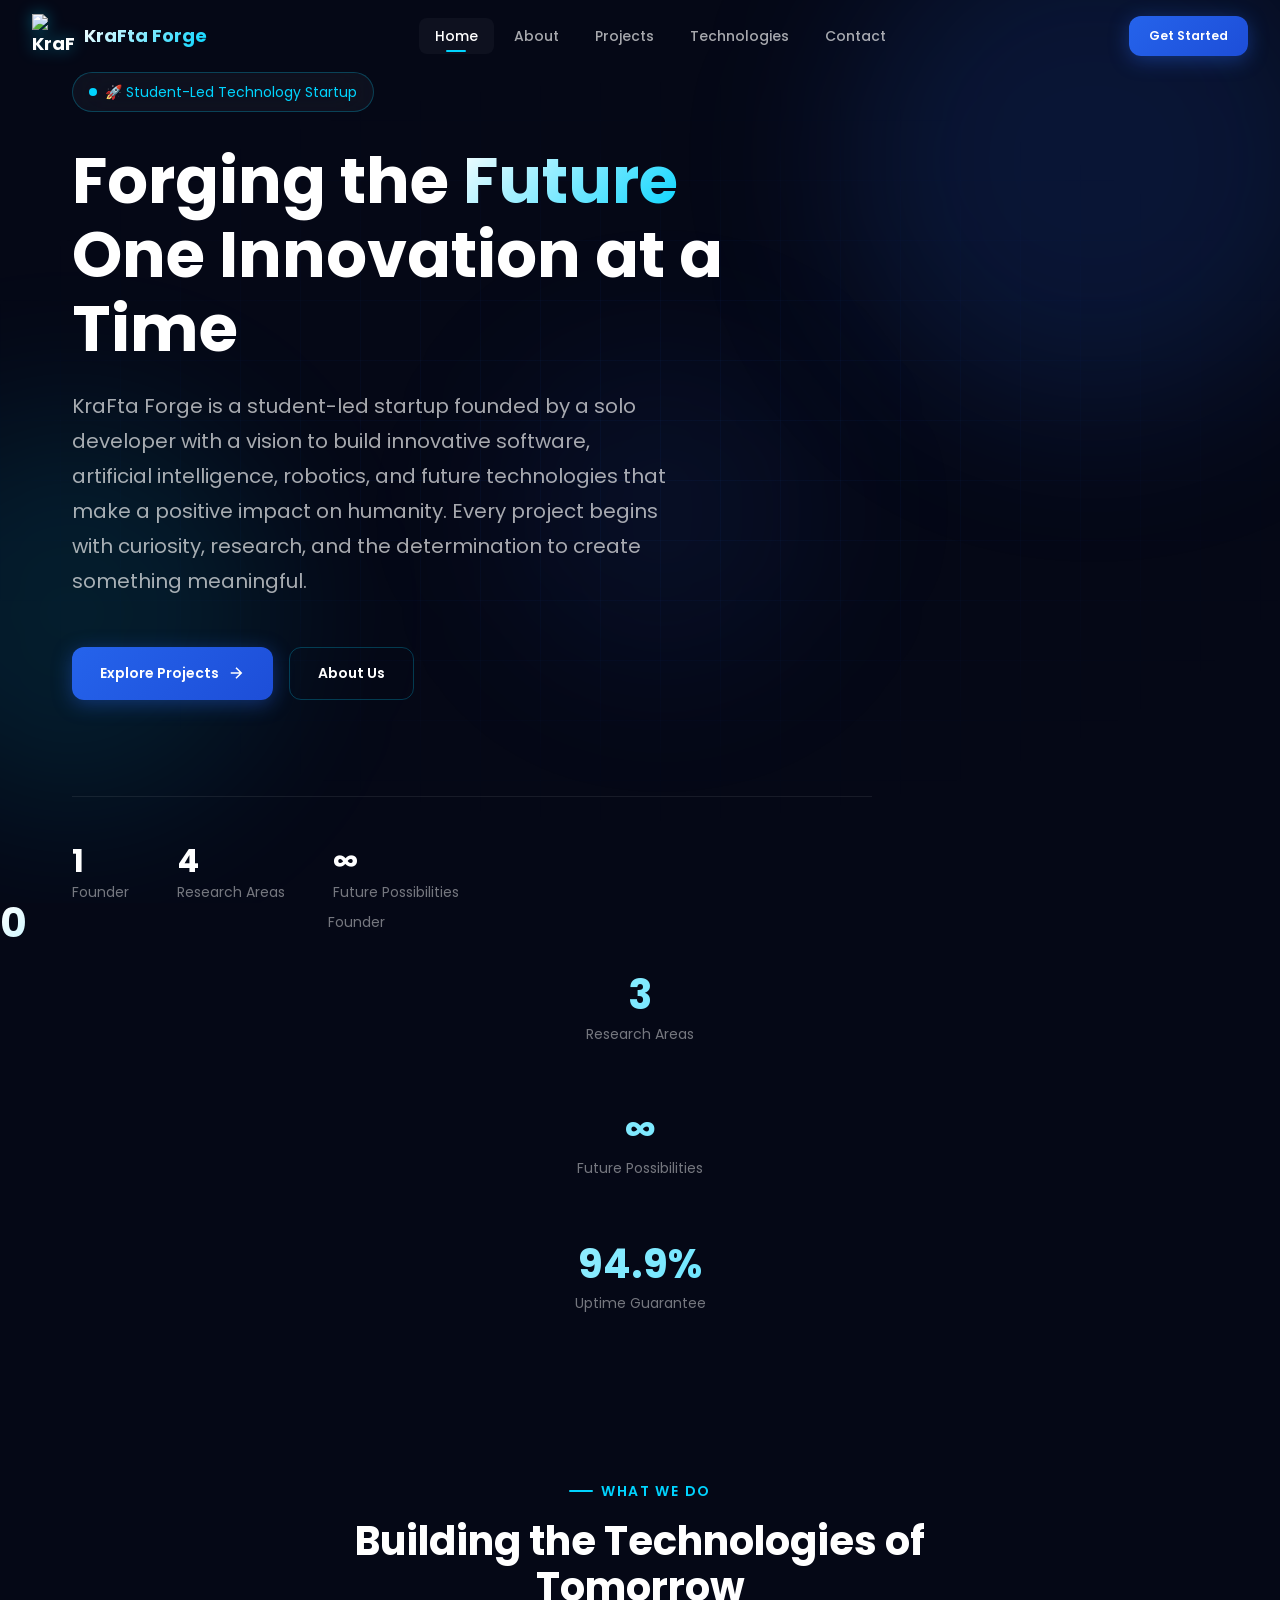
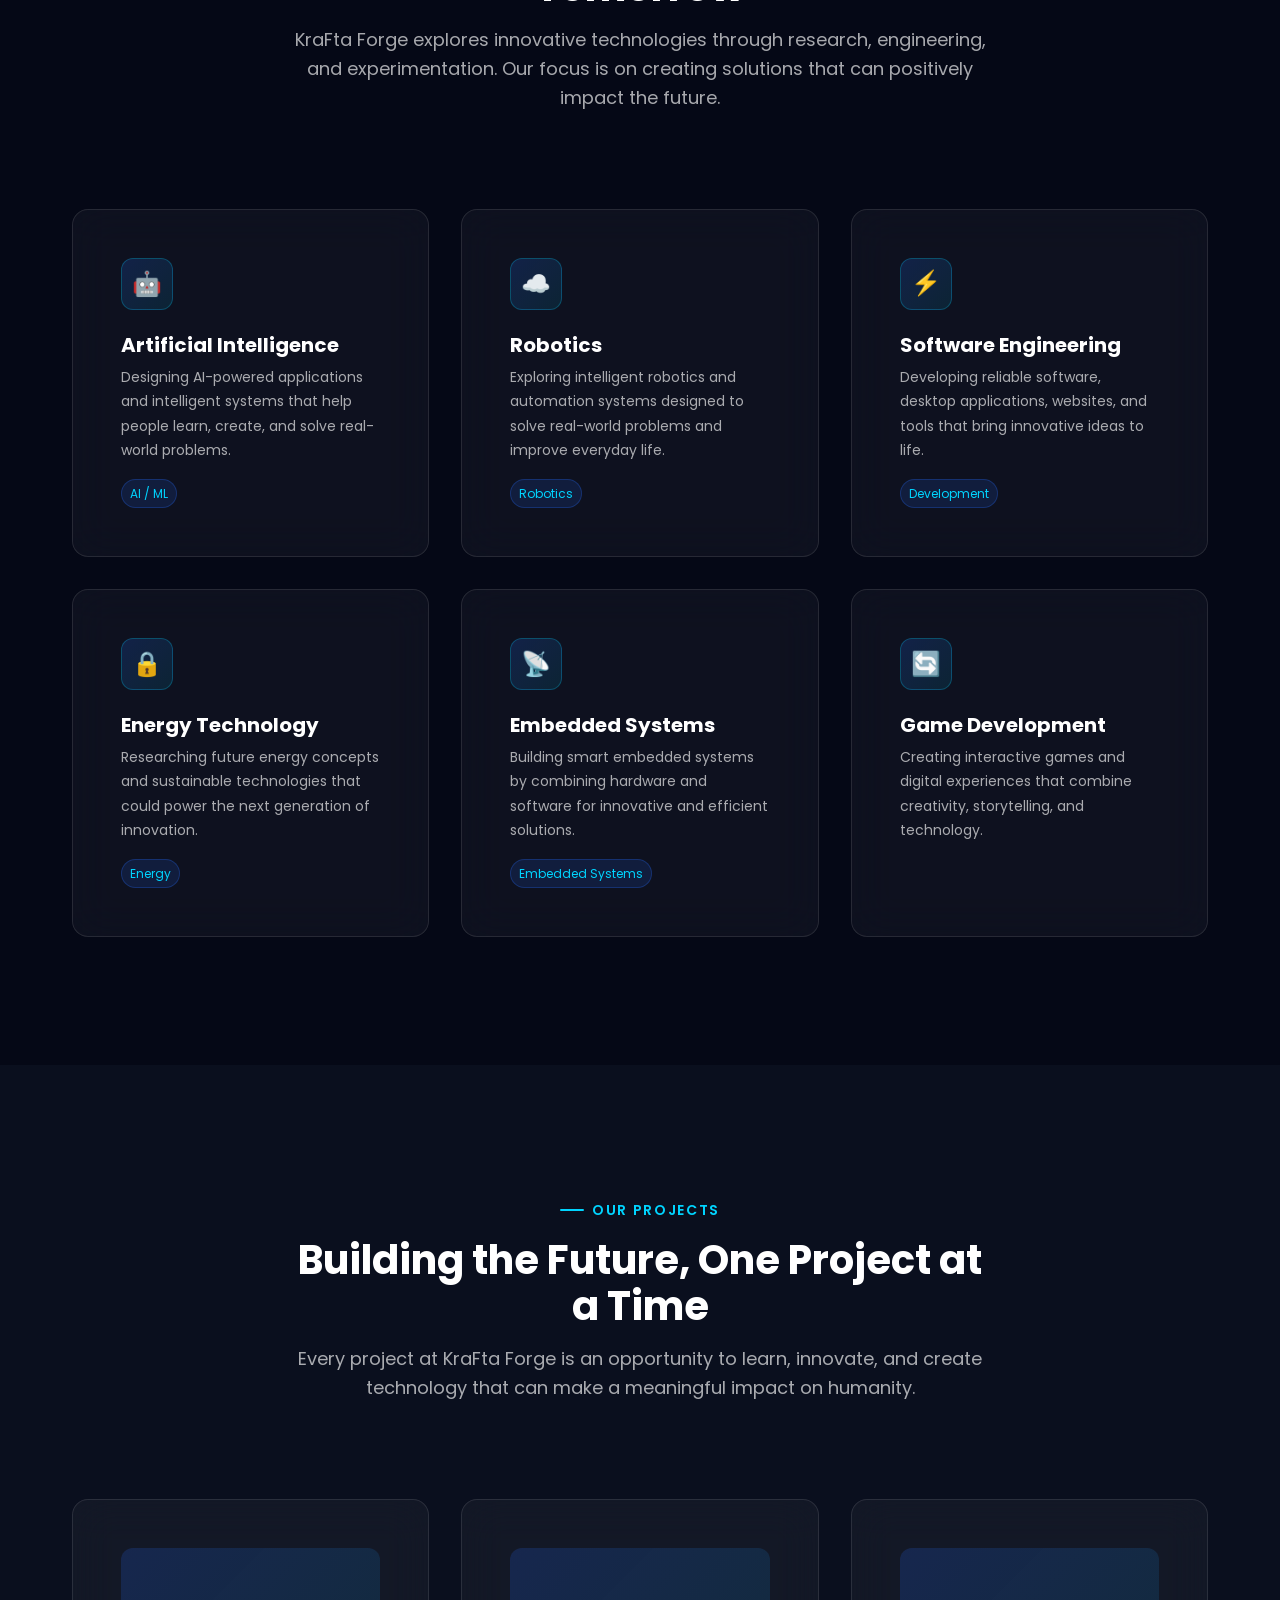
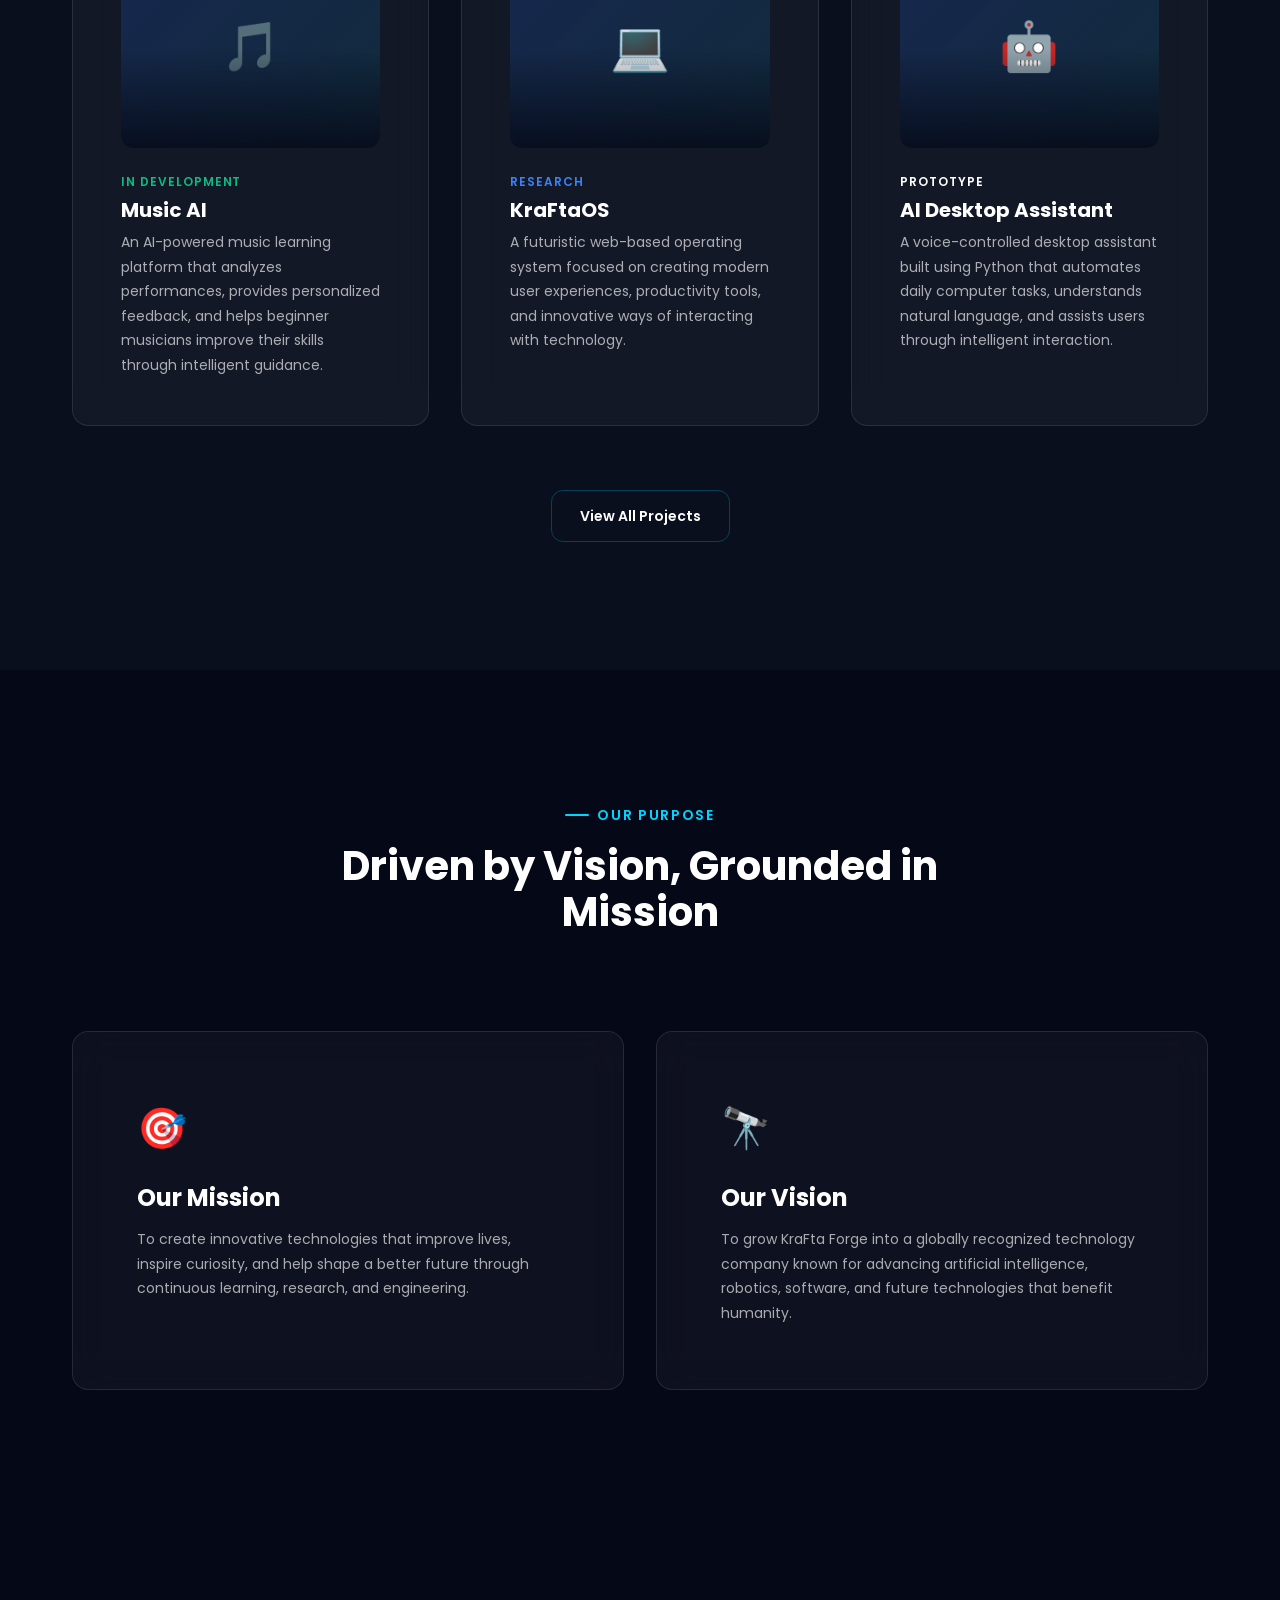
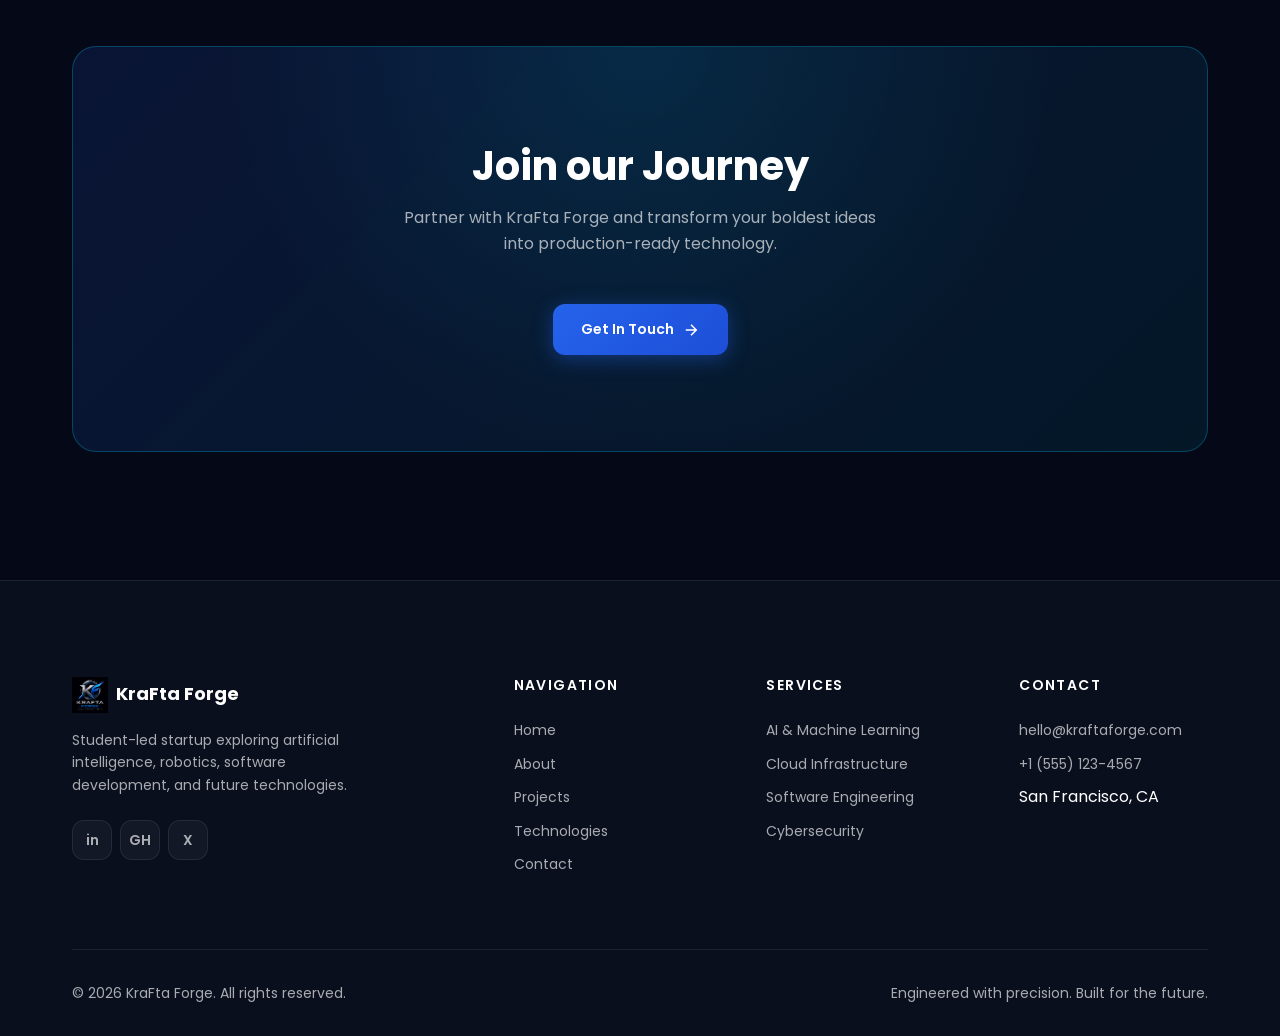
==== commit 3d385a5b: "Update website and fix logo" ====
--- a/index.html
+++ b/index.html
@@ -1,381 +1,381 @@
-<!DOCTYPE html>
-<html lang="en">
-<head>
-  <meta charset="UTF-8">
-  <meta name="viewport" content="width=device-width, initial-scale=1.0">
-  <meta name="description" content="KraFta Forge is a student-led technology startup focused on building innovative software, artificial intelligence, robotics, and future technologies that help humanity.">
-  <meta name="keywords" content="KraFta Forge, technology startup, AI, cloud computing, software engineering, digital transformation">
-  <meta name="author" content="KraFta Forge">
-  <meta name="theme-color" content="#050816">
-  <meta property="og:title" content="KraFta Forge — Forging the Future of Technology">
-  <meta property="og:description" content="We build intelligent systems that transform how businesses operate in the digital age.">
-  <meta property="og:type" content="website">
-  <title>KraFta Forge — Forging the Future of Technology</title>
-  <link rel="preconnect" href="https://fonts.googleapis.com">
-  <link rel="preconnect" href="https://fonts.gstatic.com" crossorigin>
-  <link href="https://fonts.googleapis.com/css2?family=Poppins:wght@300;400;500;600;700;800&display=swap" rel="stylesheet">
-  <link rel="icon" type="image/png" href="images/logo.png">
-  <link rel="stylesheet" href="style.css">
-</head>
-<body class="no-scroll">
-
-  <!-- Loading Screen -->
-  <div class="loader" role="status" aria-label="Loading KraFta Forge">
-    <img src="images/logo.png" alt="" class="loader__logo" width="80" height="80">
-    <div class="loader__bar"><div class="loader__bar-fill"></div></div>
-    <span class="loader__text">Initializing</span>
-  </div>
-
-  <a href="#main-content" class="skip-link">Skip to main content</a>
-
-  <!-- Navigation -->
-  <header>
-    <nav class="nav" aria-label="Main navigation">
-      <div class="nav__inner">
-        <a href="index.html" class="nav__logo" aria-label="KraFta Forge Home">
-          <img src="images/logo.png" alt="KraFta Forge logo" width="44" height="44">
-          <span class="nav__logo-text">KraFta Forge</span>
-        </a>
-
-        <ul class="nav__links" role="list">
-          <li><a href="index.html" class="nav__link">Home</a></li>
-          <li><a href="about.html" class="nav__link">About</a></li>
-          <li><a href="projects.html" class="nav__link">Projects</a></li>
-          <li><a href="technologies.html" class="nav__link">Technologies</a></li>
-          <li><a href="contact.html" class="nav__link">Contact</a></li>
-        </ul>
-
-        <a href="contact.html" class="btn btn--primary btn--sm nav__cta">Get Started</a>
-
-        <button class="nav__toggle" aria-label="Toggle navigation menu" aria-expanded="false">
-          <span class="nav__toggle-bar"></span>
-          <span class="nav__toggle-bar"></span>
-          <span class="nav__toggle-bar"></span>
-        </button>
-      </div>
-
-      <div class="nav__mobile" aria-hidden="true">
-        <a href="index.html" class="nav__mobile-link">Home</a>
-        <a href="about.html" class="nav__mobile-link">About</a>
-        <a href="projects.html" class="nav__mobile-link">Projects</a>
-        <a href="technologies.html" class="nav__mobile-link">Technologies</a>
-        <a href="contact.html" class="nav__mobile-link">Contact</a>
-      </div>
-    </nav>
-  </header>
-
-  <main id="main-content">
-
-    <!-- Hero Section -->
-    <section class="hero" aria-labelledby="hero-title">
-      <div class="hero__bg" aria-hidden="true">
-        <div class="hero__grid"></div>
-        <div class="hero__orb hero__orb--1"></div>
-        <div class="hero__orb hero__orb--2"></div>
-        <div class="hero__orb hero__orb--3"></div>
-      </div>
-
-      <div class="container">
-        <div class="hero__content">
-          <div class="hero__badge">
-            <span class="hero__badge-dot" aria-hidden="true"></span>
-           🚀 Student-Led Technology Startup
-          </div>
-
-          <h1 class="hero__title">
-        Forging the <span class="text-gradient">Future</span><br>
-        One Innovation at a Time
-      </h1>
-
-          <p class="hero__subtitle">
-            KraFta Forge is a student-led startup founded by a solo developer with a vision to build innovative software, artificial intelligence, robotics, and future technologies that make a positive impact on humanity. Every project begins with curiosity, research, and the determination to create something meaningful.
-         </p>
-
-          <div class="hero__actions">
-            <a href="projects.html" class="btn btn--primary">
-              Explore Projects
-              <svg class="btn__icon" viewBox="0 0 24 24" fill="none" stroke="currentColor" stroke-width="2" aria-hidden="true">
-                <path d="M5 12h14M12 5l7 7-7 7"/>
-              </svg>
-            </a>
-            <a href="about.html" class="btn btn--outline">About Us</a>
-          </div>
-
-          <div class="hero__stats" role="list" aria-label="KraFta Forge statistics">
-
-    <div class="hero__stat" role="listitem">
-        <div class="hero__stat-value">1</div>
-        <div class="hero__stat-label">Founder</div>
-    </div>
-
-    <div class="hero__stat" role="listitem">
-        <div class="hero__stat-value">4</div>
-        <div class="hero__stat-label">Research Areas</div>
-    </div>
-
-    <div class="hero__stat" role="listitem">
-        <div class="hero__stat-value">∞</div>
-        <div class="hero__stat-label">Future Possibilities</div>
-    </div>
-
-</div>
-        </div>
-      </div>
-    </section>
-
-    <!-- Statistics Section -->
-    <div class="stats__grid">
-  <div class="stat-item__value" data-count="1">0</div>
-    
-    <div class="stat-item__label">Founder</div>
-  </div>
-  <div class="stat-item reveal reveal-delay-1">
-    <div class="stat-item__value" data-count="4">0</div>
-    <div class="stat-item__label">Research Areas</div>
-  </div>
-  <div class="stat-item reveal reveal-delay-2">
-    <div class="stat-item__value">∞</div>
-    <div class="stat-item__label">Future Possibilities</div>
-  </div>
-  <div class="stat-item reveal reveal-delay-3">
-    <div class="stat-item__value" data-count="99" data-suffix=".9%">0</div>
-    <div class="stat-item__label">Uptime Guarantee</div>
-  </div>
-</div>
-    </section>
-
-    <!-- Services / Technology Cards -->
-    <section class="section" aria-labelledby="services-title">
-      <div class="container">
-        <div class="section-header reveal">
-          <span class="section-label">What We Do</span>
-          <h2 id="services-title">Building the Technologies of Tomorrow</h2>
-          <p>KraFta Forge explores innovative technologies through research, engineering, and experimentation. Our focus is on creating solutions that can positively impact the future.</p>
-        </div>
-
-        <div class="grid grid--3">
-          <article class="card reveal reveal-delay-1">
-            <div class="card__icon" aria-hidden="true">🤖</div>
-            <h3 class="card__title">Artificial Intelligence</h3>
-            <p class="card__text">Designing AI-powered applications and intelligent systems that help people learn, create, and solve real-world problems.</p>
-            <span class="card__tag">AI / ML</span>
-          </article>
-
-          <article class="card reveal reveal-delay-2">
-            <div class="card__icon" aria-hidden="true">☁️</div>
-            <h3 class="card__title">Robotics</h3>
-            <p class="card__text">Exploring intelligent robotics and automation systems designed to solve real-world problems and improve everyday life.</p>
-            <span class="card__tag">Robotics</span>
-          </article>
-
-          <article class="card reveal reveal-delay-3">
-            <div class="card__icon" aria-hidden="true">⚡</div>
-            <h3 class="card__title">Software Engineering</h3>
-            <p class="card__text">Developing reliable software, desktop applications, websites, and tools that bring innovative ideas to life.</p>
-            <span class="card__tag">Development</span>
-          </article>
-
-          <article class="card reveal reveal-delay-1">
-            <div class="card__icon" aria-hidden="true">🔒</div>
-            <h3 class="card__title">Energy Technology</h3>
-            <p class="card__text">Researching future energy concepts and sustainable technologies that could power the next generation of innovation.</p>
-            <span class="card__tag">Energy</span>
-          </article>
-
-          <article class="card reveal reveal-delay-2">
-            <div class="card__icon" aria-hidden="true">📡</div>
-            <h3 class="card__title">Embedded Systems</h3>
-            <p class="card__text">Building smart embedded systems by combining hardware and software for innovative and efficient solutions.</p>
-            <span class="card__tag">Embedded Systems</span>
-          </article>
-
-          <article class="card reveal reveal-delay-3">
-            <div class="card__icon" aria-hidden="true">🔄</div>
-            <h3 class="card__title">Game Development</h3>
-            <p class="card__text">Creating interactive games and digital experiences that combine creativity, storytelling, and technology.</p>
-          </article>
-        </div>
-      </div>
-    </section>
-
-    <!-- Featured Projects Preview -->
-<section class="section section--alt" aria-labelledby="projects-title">
-  <div class="container">
-
-    <div class="section-header reveal">
-      <span class="section-label">Our Projects</span>
-      <h2 id="projects-title">Building the Future, One Project at a Time</h2>
-      <p>
-        Every project at KraFta Forge is an opportunity to learn, innovate, and create technology
-        that can make a meaningful impact on humanity.
-      </p>
-    </div>
-
-    <div class="grid grid--3">
-
-      <!-- Music AI -->
-      <article class="card project-card reveal reveal-delay-1">
-        <div class="project-card__image" aria-hidden="true">🎵</div>
-
-        <div class="project-card__meta">
-          <span class="project-card__status project-card__status--live">In Development</span>
-        </div>
-
-        <h3 class="card__title">Music AI</h3>
-
-        <p class="card__text">
-          An AI-powered music learning platform that analyzes performances, provides personalized
-          feedback, and helps beginner musicians improve their skills through intelligent guidance.
-        </p>
-      </article>
-
-      <!-- KraFtaOS -->
-      <article class="card project-card reveal reveal-delay-2">
-        <div class="project-card__image" aria-hidden="true">💻</div>
-
-        <div class="project-card__meta">
-          <span class="project-card__status project-card__status--research">Research</span>
-        </div>
-
-        <h3 class="card__title">KraFtaOS</h3>
-
-        <p class="card__text">
-          A futuristic web-based operating system focused on creating modern user experiences,
-          productivity tools, and innovative ways of interacting with technology.
-        </p>
-      </article>
-
-      <!-- AI Desktop Assistant -->
-      <article class="card project-card reveal reveal-delay-3">
-        <div class="project-card__image" aria-hidden="true">🤖</div>
-
-        <div class="project-card__meta">
-          <span class="project-card__status project-card__status--prototype">Prototype</span>
-        </div>
-
-        <h3 class="card__title">AI Desktop Assistant</h3>
-
-        <p class="card__text">
-          A voice-controlled desktop assistant built using Python that automates daily computer
-          tasks, understands natural language, and assists users through intelligent interaction.
-        </p>
-      </article>
-
-    </div>
-
-    <div class="flex-center mt-xl">
-      <a href="projects.html" class="btn btn--outline reveal">
-        View All Projects
-      </a>
-    </div>
-
-  </div>
-</section>
-
-    <!-- Mission & Vision Preview -->
-    <section class="section" aria-labelledby="mission-title">
-      <div class="container">
-        <div class="section-header reveal">
-          <span class="section-label">Our Purpose</span>
-          <h2 id="mission-title">Driven by Vision, Grounded in Mission</h2>
-        </div>
-
-        <div class="mission-vision">
-          <article class="card mission-vision__item reveal-left">
-            <div class="mission-vision__icon" aria-hidden="true">🎯</div>
-            <h3 class="mission-vision__title">Our Mission</h3>
-            <p class="card__text">To create innovative technologies that improve lives, inspire curiosity, and help shape a better future through continuous learning, research, and engineering.</p>
-          </article>
-
-          <article class="card mission-vision__item reveal-right">
-            <div class="mission-vision__icon" aria-hidden="true">🔭</div>
-            <h3 class="mission-vision__title">Our Vision</h3>
-            <p class="card__text">To grow KraFta Forge into a globally recognized technology company known for advancing artificial intelligence, robotics, software, and future technologies that benefit humanity.</p>
-          </article>
-        </div>
-      </div>
-    </section>
-
-    <!-- CTA Banner -->
-    <section class="section">
-      <div class="container">
-        <div class="cta-banner reveal-scale">
-          <h2>Join our Journey</h2>
-          <p>Partner with KraFta Forge and transform your boldest ideas into production-ready technology.</p>
-          <a href="contact.html" class="btn btn--primary">
-            Get In Touch
-            <svg class="btn__icon" viewBox="0 0 24 24" fill="none" stroke="currentColor" stroke-width="2" aria-hidden="true">
-              <path d="M5 12h14M12 5l7 7-7 7"/>
-            </svg>
-          </a>
-        </div>
-      </div>
-    </section>
-
-  </main>
-
-  <!-- Footer -->
-  <footer class="footer">
-    <div class="container">
-      <div class="footer__grid">
-        <div class="footer__brand">
-          <a href="index.html" class="footer__logo">
-            <img src="images/logo.png" alt="KraFta Forge logo" width="36" height="36">
-            KraFta Forge
-          </a>
-          <p>Student-led startup exploring artificial intelligence, robotics, software development, and future technologies.</p>
-          <div class="footer__social">
-            <a href="#" class="footer__social-link" aria-label="LinkedIn">in</a>
-            <a href="#" class="footer__social-link" aria-label="GitHub">GH</a>
-            <a href="#" class="footer__social-link" aria-label="Twitter">X</a>
-          </div>
-        </div>
-
-        <div>
-          <h4 class="footer__heading">Navigation</h4>
-          <ul class="footer__links" role="list">
-            <li><a href="index.html">Home</a></li>
-            <li><a href="about.html">About</a></li>
-            <li><a href="projects.html">Projects</a></li>
-            <li><a href="technologies.html">Technologies</a></li>
-            <li><a href="contact.html">Contact</a></li>
-          </ul>
-        </div>
-
-        <div>
-          <h4 class="footer__heading">Services</h4>
-          <ul class="footer__links" role="list">
-            <li><a href="technologies.html">AI & Machine Learning</a></li>
-            <li><a href="technologies.html">Cloud Infrastructure</a></li>
-            <li><a href="technologies.html">Software Engineering</a></li>
-            <li><a href="technologies.html">Cybersecurity</a></li>
-          </ul>
-        </div>
-
-        <div>
-          <h4 class="footer__heading">Contact</h4>
-          <ul class="footer__links" role="list">
-            <li><a href="mailto:hello@kraftaforge.com">hello@kraftaforge.com</a></li>
-            <li><a href="tel:+15551234567">+1 (555) 123-4567</a></li>
-            <li>San Francisco, CA</li>
-          </ul>
-        </div>
-      </div>
-
-      <div class="footer__bottom">
-        <p>&copy; 2026 KraFta Forge. All rights reserved.</p>
-        <p>Engineered with precision. Built for the future.</p>
-      </div>
-    </div>
-  </footer>
-
-  <!-- Back to Top -->
-  <button class="back-to-top" aria-label="Back to top">
-    <svg viewBox="0 0 24 24" fill="none" stroke="currentColor" stroke-width="2" aria-hidden="true">
-      <path d="M18 15l-6-6-6 6"/>
-    </svg>
-  </button>
-
-  <script src="script.js"></script>
-</body>
-</html>
+<!DOCTYPE html>
+<html lang="en">
+<head>
+  <meta charset="UTF-8">
+  <meta name="viewport" content="width=device-width, initial-scale=1.0">
+  <meta name="description" content="KraFta Forge is a student-led technology startup focused on building innovative software, artificial intelligence, robotics, and future technologies that help humanity.">
+  <meta name="keywords" content="KraFta Forge, technology startup, AI, cloud computing, software engineering, digital transformation">
+  <meta name="author" content="KraFta Forge">
+  <meta name="theme-color" content="#050816">
+  <meta property="og:title" content="KraFta Forge — Forging the Future of Technology">
+  <meta property="og:description" content="We build intelligent systems that transform how businesses operate in the digital age.">
+  <meta property="og:type" content="website">
+  <title>KraFta Forge — Forging the Future of Technology</title>
+  <link rel="preconnect" href="https://fonts.googleapis.com">
+  <link rel="preconnect" href="https://fonts.gstatic.com" crossorigin>
+  <link href="https://fonts.googleapis.com/css2?family=Poppins:wght@300;400;500;600;700;800&display=swap" rel="stylesheet">
+  <link rel="icon" type="image/png" href="images/logo.png">
+  <link rel="stylesheet" href="style.css">
+</head>
+<body class="no-scroll">
+
+  <!-- Loading Screen -->
+  <div class="loader" role="status" aria-label="Loading KraFta Forge">
+    <img src="images/logo.png" alt="" class="loader__logo" width="80" height="80">
+    <div class="loader__bar"><div class="loader__bar-fill"></div></div>
+    <span class="loader__text">Initializing</span>
+  </div>
+
+  <a href="#main-content" class="skip-link">Skip to main content</a>
+
+  <!-- Navigation -->
+  <header>
+    <nav class="nav" aria-label="Main navigation">
+      <div class="nav__inner">
+        <a href="index.html" class="nav__logo" aria-label="KraFta Forge Home">
+          <img src="images/images/logo.png" alt="KraFta Forge logo" width="44" height="44">
+          <span class="nav__logo-text">KraFta Forge</span>
+        </a>
+
+        <ul class="nav__links" role="list">
+          <li><a href="index.html" class="nav__link">Home</a></li>
+          <li><a href="about.html" class="nav__link">About</a></li>
+          <li><a href="projects.html" class="nav__link">Projects</a></li>
+          <li><a href="technologies.html" class="nav__link">Technologies</a></li>
+          <li><a href="contact.html" class="nav__link">Contact</a></li>
+        </ul>
+
+        <a href="contact.html" class="btn btn--primary btn--sm nav__cta">Get Started</a>
+
+        <button class="nav__toggle" aria-label="Toggle navigation menu" aria-expanded="false">
+          <span class="nav__toggle-bar"></span>
+          <span class="nav__toggle-bar"></span>
+          <span class="nav__toggle-bar"></span>
+        </button>
+      </div>
+
+      <div class="nav__mobile" aria-hidden="true">
+        <a href="index.html" class="nav__mobile-link">Home</a>
+        <a href="about.html" class="nav__mobile-link">About</a>
+        <a href="projects.html" class="nav__mobile-link">Projects</a>
+        <a href="technologies.html" class="nav__mobile-link">Technologies</a>
+        <a href="contact.html" class="nav__mobile-link">Contact</a>
+      </div>
+    </nav>
+  </header>
+
+  <main id="main-content">
+
+    <!-- Hero Section -->
+    <section class="hero" aria-labelledby="hero-title">
+      <div class="hero__bg" aria-hidden="true">
+        <div class="hero__grid"></div>
+        <div class="hero__orb hero__orb--1"></div>
+        <div class="hero__orb hero__orb--2"></div>
+        <div class="hero__orb hero__orb--3"></div>
+      </div>
+
+      <div class="container">
+        <div class="hero__content">
+          <div class="hero__badge">
+            <span class="hero__badge-dot" aria-hidden="true"></span>
+           🚀 Student-Led Technology Startup
+          </div>
+
+          <h1 class="hero__title">
+        Forging the <span class="text-gradient">Future</span><br>
+        One Innovation at a Time
+      </h1>
+
+          <p class="hero__subtitle">
+            KraFta Forge is a student-led startup founded by a solo developer with a vision to build innovative software, artificial intelligence, robotics, and future technologies that make a positive impact on humanity. Every project begins with curiosity, research, and the determination to create something meaningful.
+         </p>
+
+          <div class="hero__actions">
+            <a href="projects.html" class="btn btn--primary">
+              Explore Projects
+              <svg class="btn__icon" viewBox="0 0 24 24" fill="none" stroke="currentColor" stroke-width="2" aria-hidden="true">
+                <path d="M5 12h14M12 5l7 7-7 7"/>
+              </svg>
+            </a>
+            <a href="about.html" class="btn btn--outline">About Us</a>
+          </div>
+
+          <div class="hero__stats" role="list" aria-label="KraFta Forge statistics">
+
+    <div class="hero__stat" role="listitem">
+        <div class="hero__stat-value">1</div>
+        <div class="hero__stat-label">Founder</div>
+    </div>
+
+    <div class="hero__stat" role="listitem">
+        <div class="hero__stat-value">4</div>
+        <div class="hero__stat-label">Research Areas</div>
+    </div>
+
+    <div class="hero__stat" role="listitem">
+        <div class="hero__stat-value">∞</div>
+        <div class="hero__stat-label">Future Possibilities</div>
+    </div>
+
+</div>
+        </div>
+      </div>
+    </section>
+
+    <!-- Statistics Section -->
+    <div class="stats__grid">
+  <div class="stat-item__value" data-count="1">0</div>
+    
+    <div class="stat-item__label">Founder</div>
+  </div>
+  <div class="stat-item reveal reveal-delay-1">
+    <div class="stat-item__value" data-count="4">0</div>
+    <div class="stat-item__label">Research Areas</div>
+  </div>
+  <div class="stat-item reveal reveal-delay-2">
+    <div class="stat-item__value">∞</div>
+    <div class="stat-item__label">Future Possibilities</div>
+  </div>
+  <div class="stat-item reveal reveal-delay-3">
+    <div class="stat-item__value" data-count="99" data-suffix=".9%">0</div>
+    <div class="stat-item__label">Uptime Guarantee</div>
+  </div>
+</div>
+    </section>
+
+    <!-- Services / Technology Cards -->
+    <section class="section" aria-labelledby="services-title">
+      <div class="container">
+        <div class="section-header reveal">
+          <span class="section-label">What We Do</span>
+          <h2 id="services-title">Building the Technologies of Tomorrow</h2>
+          <p>KraFta Forge explores innovative technologies through research, engineering, and experimentation. Our focus is on creating solutions that can positively impact the future.</p>
+        </div>
+
+        <div class="grid grid--3">
+          <article class="card reveal reveal-delay-1">
+            <div class="card__icon" aria-hidden="true">🤖</div>
+            <h3 class="card__title">Artificial Intelligence</h3>
+            <p class="card__text">Designing AI-powered applications and intelligent systems that help people learn, create, and solve real-world problems.</p>
+            <span class="card__tag">AI / ML</span>
+          </article>
+
+          <article class="card reveal reveal-delay-2">
+            <div class="card__icon" aria-hidden="true">☁️</div>
+            <h3 class="card__title">Robotics</h3>
+            <p class="card__text">Exploring intelligent robotics and automation systems designed to solve real-world problems and improve everyday life.</p>
+            <span class="card__tag">Robotics</span>
+          </article>
+
+          <article class="card reveal reveal-delay-3">
+            <div class="card__icon" aria-hidden="true">⚡</div>
+            <h3 class="card__title">Software Engineering</h3>
+            <p class="card__text">Developing reliable software, desktop applications, websites, and tools that bring innovative ideas to life.</p>
+            <span class="card__tag">Development</span>
+          </article>
+
+          <article class="card reveal reveal-delay-1">
+            <div class="card__icon" aria-hidden="true">🔒</div>
+            <h3 class="card__title">Energy Technology</h3>
+            <p class="card__text">Researching future energy concepts and sustainable technologies that could power the next generation of innovation.</p>
+            <span class="card__tag">Energy</span>
+          </article>
+
+          <article class="card reveal reveal-delay-2">
+            <div class="card__icon" aria-hidden="true">📡</div>
+            <h3 class="card__title">Embedded Systems</h3>
+            <p class="card__text">Building smart embedded systems by combining hardware and software for innovative and efficient solutions.</p>
+            <span class="card__tag">Embedded Systems</span>
+          </article>
+
+          <article class="card reveal reveal-delay-3">
+            <div class="card__icon" aria-hidden="true">🔄</div>
+            <h3 class="card__title">Game Development</h3>
+            <p class="card__text">Creating interactive games and digital experiences that combine creativity, storytelling, and technology.</p>
+          </article>
+        </div>
+      </div>
+    </section>
+
+    <!-- Featured Projects Preview -->
+<section class="section section--alt" aria-labelledby="projects-title">
+  <div class="container">
+
+    <div class="section-header reveal">
+      <span class="section-label">Our Projects</span>
+      <h2 id="projects-title">Building the Future, One Project at a Time</h2>
+      <p>
+        Every project at KraFta Forge is an opportunity to learn, innovate, and create technology
+        that can make a meaningful impact on humanity.
+      </p>
+    </div>
+
+    <div class="grid grid--3">
+
+      <!-- Music AI -->
+      <article class="card project-card reveal reveal-delay-1">
+        <div class="project-card__image" aria-hidden="true">🎵</div>
+
+        <div class="project-card__meta">
+          <span class="project-card__status project-card__status--live">In Development</span>
+        </div>
+
+        <h3 class="card__title">Music AI</h3>
+
+        <p class="card__text">
+          An AI-powered music learning platform that analyzes performances, provides personalized
+          feedback, and helps beginner musicians improve their skills through intelligent guidance.
+        </p>
+      </article>
+
+      <!-- KraFtaOS -->
+      <article class="card project-card reveal reveal-delay-2">
+        <div class="project-card__image" aria-hidden="true">💻</div>
+
+        <div class="project-card__meta">
+          <span class="project-card__status project-card__status--research">Research</span>
+        </div>
+
+        <h3 class="card__title">KraFtaOS</h3>
+
+        <p class="card__text">
+          A futuristic web-based operating system focused on creating modern user experiences,
+          productivity tools, and innovative ways of interacting with technology.
+        </p>
+      </article>
+
+      <!-- AI Desktop Assistant -->
+      <article class="card project-card reveal reveal-delay-3">
+        <div class="project-card__image" aria-hidden="true">🤖</div>
+
+        <div class="project-card__meta">
+          <span class="project-card__status project-card__status--prototype">Prototype</span>
+        </div>
+
+        <h3 class="card__title">AI Desktop Assistant</h3>
+
+        <p class="card__text">
+          A voice-controlled desktop assistant built using Python that automates daily computer
+          tasks, understands natural language, and assists users through intelligent interaction.
+        </p>
+      </article>
+
+    </div>
+
+    <div class="flex-center mt-xl">
+      <a href="projects.html" class="btn btn--outline reveal">
+        View All Projects
+      </a>
+    </div>
+
+  </div>
+</section>
+
+    <!-- Mission & Vision Preview -->
+    <section class="section" aria-labelledby="mission-title">
+      <div class="container">
+        <div class="section-header reveal">
+          <span class="section-label">Our Purpose</span>
+          <h2 id="mission-title">Driven by Vision, Grounded in Mission</h2>
+        </div>
+
+        <div class="mission-vision">
+          <article class="card mission-vision__item reveal-left">
+            <div class="mission-vision__icon" aria-hidden="true">🎯</div>
+            <h3 class="mission-vision__title">Our Mission</h3>
+            <p class="card__text">To create innovative technologies that improve lives, inspire curiosity, and help shape a better future through continuous learning, research, and engineering.</p>
+          </article>
+
+          <article class="card mission-vision__item reveal-right">
+            <div class="mission-vision__icon" aria-hidden="true">🔭</div>
+            <h3 class="mission-vision__title">Our Vision</h3>
+            <p class="card__text">To grow KraFta Forge into a globally recognized technology company known for advancing artificial intelligence, robotics, software, and future technologies that benefit humanity.</p>
+          </article>
+        </div>
+      </div>
+    </section>
+
+    <!-- CTA Banner -->
+    <section class="section">
+      <div class="container">
+        <div class="cta-banner reveal-scale">
+          <h2>Join our Journey</h2>
+          <p>Partner with KraFta Forge and transform your boldest ideas into production-ready technology.</p>
+          <a href="contact.html" class="btn btn--primary">
+            Get In Touch
+            <svg class="btn__icon" viewBox="0 0 24 24" fill="none" stroke="currentColor" stroke-width="2" aria-hidden="true">
+              <path d="M5 12h14M12 5l7 7-7 7"/>
+            </svg>
+          </a>
+        </div>
+      </div>
+    </section>
+
+  </main>
+
+  <!-- Footer -->
+  <footer class="footer">
+    <div class="container">
+      <div class="footer__grid">
+        <div class="footer__brand">
+          <a href="index.html" class="footer__logo">
+            <img src="images/logo.png" alt="KraFta Forge logo" width="36" height="36">
+            KraFta Forge
+          </a>
+          <p>Student-led startup exploring artificial intelligence, robotics, software development, and future technologies.</p>
+          <div class="footer__social">
+            <a href="#" class="footer__social-link" aria-label="LinkedIn">in</a>
+            <a href="#" class="footer__social-link" aria-label="GitHub">GH</a>
+            <a href="#" class="footer__social-link" aria-label="Twitter">X</a>
+          </div>
+        </div>
+
+        <div>
+          <h4 class="footer__heading">Navigation</h4>
+          <ul class="footer__links" role="list">
+            <li><a href="index.html">Home</a></li>
+            <li><a href="about.html">About</a></li>
+            <li><a href="projects.html">Projects</a></li>
+            <li><a href="technologies.html">Technologies</a></li>
+            <li><a href="contact.html">Contact</a></li>
+          </ul>
+        </div>
+
+        <div>
+          <h4 class="footer__heading">Services</h4>
+          <ul class="footer__links" role="list">
+            <li><a href="technologies.html">AI & Machine Learning</a></li>
+            <li><a href="technologies.html">Cloud Infrastructure</a></li>
+            <li><a href="technologies.html">Software Engineering</a></li>
+            <li><a href="technologies.html">Cybersecurity</a></li>
+          </ul>
+        </div>
+
+        <div>
+          <h4 class="footer__heading">Contact</h4>
+          <ul class="footer__links" role="list">
+            <li><a href="mailto:hello@kraftaforge.com">hello@kraftaforge.com</a></li>
+            <li><a href="tel:+15551234567">+1 (555) 123-4567</a></li>
+            <li>San Francisco, CA</li>
+          </ul>
+        </div>
+      </div>
+
+      <div class="footer__bottom">
+        <p>&copy; 2026 KraFta Forge. All rights reserved.</p>
+        <p>Engineered with precision. Built for the future.</p>
+      </div>
+    </div>
+  </footer>
+
+  <!-- Back to Top -->
+  <button class="back-to-top" aria-label="Back to top">
+    <svg viewBox="0 0 24 24" fill="none" stroke="currentColor" stroke-width="2" aria-hidden="true">
+      <path d="M18 15l-6-6-6 6"/>
+    </svg>
+  </button>
+
+  <script src="script.js"></script>
+</body>
+</html>
--- a/style.css
+++ b/style.css
@@ -1,1720 +1,1720 @@
-/* ==========================================================================
-   KraFta Forge — Global Stylesheet
-   Dark futuristic theme · Glassmorphism · CSS Variables
-   ========================================================================== */
-
-/* --------------------------------------------------------------------------
-   CSS Custom Properties
-   -------------------------------------------------------------------------- */
-:root {
-  /* Colors */
-  --color-primary: #2563EB;
-  --color-primary-light: #3B82F6;
-  --color-primary-dark: #1D4ED8;
-  --color-accent: #00D4FF;
-  --color-accent-glow: rgba(0, 212, 255, 0.4);
-  --color-bg: #050816;
-  --color-bg-secondary: #0a0f1e;
-  --color-bg-tertiary: #111827;
-  --color-surface: rgba(255, 255, 255, 0.04);
-  --color-surface-hover: rgba(255, 255, 255, 0.08);
-  --color-border: rgba(255, 255, 255, 0.08);
-  --color-border-accent: rgba(0, 212, 255, 0.25);
-  --color-text: #FFFFFF;
-  --color-text-muted: rgba(255, 255, 255, 0.65);
-  --color-text-subtle: rgba(255, 255, 255, 0.45);
-  --color-success: #10B981;
-  --color-error: #EF4444;
-
-  /* Typography */
-  --font-family: 'Poppins', -apple-system, BlinkMacSystemFont, 'Segoe UI', sans-serif;
-  --font-size-xs: 0.75rem;
-  --font-size-sm: 0.875rem;
-  --font-size-base: 1rem;
-  --font-size-lg: 1.125rem;
-  --font-size-xl: 1.25rem;
-  --font-size-2xl: 1.5rem;
-  --font-size-3xl: 2rem;
-  --font-size-4xl: 2.5rem;
-  --font-size-5xl: 3.5rem;
-  --font-size-6xl: 4.5rem;
-  --line-height-tight: 1.15;
-  --line-height-normal: 1.6;
-  --line-height-relaxed: 1.75;
-
-  /* Spacing */
-  --space-xs: 0.25rem;
-  --space-sm: 0.5rem;
-  --space-md: 1rem;
-  --space-lg: 1.5rem;
-  --space-xl: 2rem;
-  --space-2xl: 3rem;
-  --space-3xl: 4rem;
-  --space-4xl: 6rem;
-  --space-5xl: 8rem;
-
-  /* Layout */
-  --container-max: 1200px;
-  --container-wide: 1400px;
-  --nav-height: 72px;
-  --border-radius-sm: 8px;
-  --border-radius-md: 12px;
-  --border-radius-lg: 16px;
-  --border-radius-xl: 24px;
-  --border-radius-full: 9999px;
-
-  /* Effects */
-  --shadow-sm: 0 2px 8px rgba(0, 0, 0, 0.3);
-  --shadow-md: 0 8px 32px rgba(0, 0, 0, 0.4);
-  --shadow-lg: 0 16px 64px rgba(0, 0, 0, 0.5);
-  --shadow-glow: 0 0 40px rgba(37, 99, 235, 0.3);
-  --shadow-glow-accent: 0 0 40px rgba(0, 212, 255, 0.25);
-  --glass-bg: rgba(255, 255, 255, 0.04);
-  --glass-border: rgba(255, 255, 255, 0.1);
-  --glass-blur: blur(20px);
-
-  /* Transitions */
-  --transition-fast: 150ms ease;
-  --transition-base: 300ms ease;
-  --transition-slow: 500ms ease;
-  --transition-spring: 500ms cubic-bezier(0.34, 1.56, 0.64, 1);
-
-  /* Z-index layers */
-  --z-loading: 9999;
-  --z-nav: 1000;
-  --z-back-to-top: 900;
-  --z-overlay: 800;
-}
-
-/* --------------------------------------------------------------------------
-   Reset & Base
-   -------------------------------------------------------------------------- */
-*,
-*::before,
-*::after {
-  box-sizing: border-box;
-  margin: 0;
-  padding: 0;
-}
-
-html {
-  scroll-behavior: smooth;
-  scroll-padding-top: var(--nav-height);
-  font-size: 16px;
-  -webkit-font-smoothing: antialiased;
-  -moz-osx-font-smoothing: grayscale;
-}
-
-body {
-  font-family: var(--font-family);
-  font-size: var(--font-size-base);
-  line-height: var(--line-height-normal);
-  color: var(--color-text);
-  background-color: var(--color-bg);
-  overflow-x: hidden;
-  min-height: 100vh;
-}
-
-body.no-scroll {
-  overflow: hidden;
-}
-
-img {
-  max-width: 100%;
-  height: auto;
-  display: block;
-}
-
-a {
-  color: inherit;
-  text-decoration: none;
-  transition: color var(--transition-fast);
-}
-
-ul,
-ol {
-  list-style: none;
-}
-
-button {
-  font-family: inherit;
-  cursor: pointer;
-  border: none;
-  background: none;
-}
-
-input,
-textarea,
-select {
-  font-family: inherit;
-  font-size: inherit;
-}
-
-/* Custom Scrollbar */
-::-webkit-scrollbar {
-  width: 8px;
-}
-
-::-webkit-scrollbar-track {
-  background: var(--color-bg-secondary);
-}
-
-::-webkit-scrollbar-thumb {
-  background: linear-gradient(180deg, var(--color-primary), var(--color-accent));
-  border-radius: var(--border-radius-full);
-}
-
-::-webkit-scrollbar-thumb:hover {
-  background: var(--color-accent);
-}
-
-/* Firefox scrollbar */
-* {
-  scrollbar-width: thin;
-  scrollbar-color: var(--color-primary) var(--color-bg-secondary);
-}
-
-/* Selection */
-::selection {
-  background: var(--color-primary);
-  color: var(--color-text);
-}
-
-/* Focus visible for accessibility */
-:focus-visible {
-  outline: 2px solid var(--color-accent);
-  outline-offset: 3px;
-}
-
-/* Skip link for accessibility */
-.skip-link {
-  position: absolute;
-  top: -100%;
-  left: var(--space-md);
-  z-index: 10000;
-  padding: var(--space-sm) var(--space-md);
-  background: var(--color-primary);
-  color: var(--color-text);
-  border-radius: var(--border-radius-sm);
-  font-weight: 600;
-  transition: top var(--transition-fast);
-}
-
-.skip-link:focus {
-  top: var(--space-md);
-}
-
-/* --------------------------------------------------------------------------
-   Typography
-   -------------------------------------------------------------------------- */
-h1, h2, h3, h4, h5, h6 {
-  line-height: var(--line-height-tight);
-  font-weight: 700;
-}
-
-h1 { font-size: clamp(2.5rem, 5vw, var(--font-size-6xl)); }
-h2 { font-size: clamp(2rem, 4vw, var(--font-size-4xl)); }
-h3 { font-size: clamp(1.25rem, 2.5vw, var(--font-size-2xl)); }
-h4 { font-size: var(--font-size-xl); }
-
-p {
-  color: var(--color-text-muted);
-}
-
-.text-gradient {
-  background: linear-gradient(135deg, var(--color-text) 0%, var(--color-accent) 100%);
-  -webkit-background-clip: text;
-  -webkit-text-fill-color: transparent;
-  background-clip: text;
-}
-
-.text-accent {
-  color: var(--color-accent);
-}
-
-.text-muted {
-  color: var(--color-text-muted);
-}
-
-.section-label {
-  display: inline-flex;
-  align-items: center;
-  gap: var(--space-sm);
-  font-size: var(--font-size-sm);
-  font-weight: 600;
-  text-transform: uppercase;
-  letter-spacing: 0.12em;
-  color: var(--color-accent);
-  margin-bottom: var(--space-md);
-}
-
-.section-label::before {
-  content: '';
-  width: 24px;
-  height: 2px;
-  background: var(--color-accent);
-  border-radius: var(--border-radius-full);
-}
-
-/* --------------------------------------------------------------------------
-   Layout Utilities
-   -------------------------------------------------------------------------- */
-.container {
-  width: 100%;
-  max-width: var(--container-max);
-  margin: 0 auto;
-  padding: 0 var(--space-xl);
-}
-
-.container--wide {
-  max-width: var(--container-wide);
-}
-
-.section {
-  padding: var(--space-5xl) 0;
-  position: relative;
-}
-
-.section--alt {
-  background: var(--color-bg-secondary);
-}
-
-.section-header {
-  text-align: center;
-  max-width: 700px;
-  margin: 0 auto var(--space-4xl);
-}
-
-.section-header p {
-  margin-top: var(--space-md);
-  font-size: var(--font-size-lg);
-}
-
-.grid {
-  display: grid;
-  gap: var(--space-xl);
-}
-
-.grid--2 { grid-template-columns: repeat(2, 1fr); }
-.grid--3 { grid-template-columns: repeat(3, 1fr); }
-.grid--4 { grid-template-columns: repeat(4, 1fr); }
-
-.flex {
-  display: flex;
-}
-
-.flex-center {
-  display: flex;
-  align-items: center;
-  justify-content: center;
-}
-
-.mt-xl {
-  margin-top: var(--space-3xl);
-}
-
-.flex-between {
-  display: flex;
-  align-items: center;
-  justify-content: space-between;
-}
-
-/* --------------------------------------------------------------------------
-   Loading Screen
-   -------------------------------------------------------------------------- */
-.loader {
-  position: fixed;
-  inset: 0;
-  z-index: var(--z-loading);
-  display: flex;
-  flex-direction: column;
-  align-items: center;
-  justify-content: center;
-  gap: var(--space-xl);
-  background: var(--color-bg);
-  transition: opacity 0.6s ease, visibility 0.6s ease;
-}
-
-.loader.hidden {
-  opacity: 0;
-  visibility: hidden;
-  pointer-events: none;
-}
-
-.loader__logo {
-  width: 80px;
-  height: 80px;
-  object-fit: contain;
-  animation: loaderPulse 1.5s ease-in-out infinite;
-}
-
-.loader__bar {
-  width: 200px;
-  height: 3px;
-  background: var(--color-surface);
-  border-radius: var(--border-radius-full);
-  overflow: hidden;
-}
-
-.loader__bar-fill {
-  height: 100%;
-  width: 0%;
-  background: linear-gradient(90deg, var(--color-primary), var(--color-accent));
-  border-radius: var(--border-radius-full);
-  animation: loaderFill 1.2s ease forwards;
-}
-
-.loader__text {
-  font-size: var(--font-size-sm);
-  color: var(--color-text-subtle);
-  letter-spacing: 0.2em;
-  text-transform: uppercase;
-}
-
-@keyframes loaderPulse {
-  0%, 100% { transform: scale(1); opacity: 1; }
-  50% { transform: scale(1.08); opacity: 0.85; }
-}
-
-@keyframes loaderFill {
-  to { width: 100%; }
-}
-
-/* --------------------------------------------------------------------------
-   Navigation
-   -------------------------------------------------------------------------- */
-.nav {
-  position: fixed;
-  top: 0;
-  left: 0;
-  right: 0;
-  z-index: var(--z-nav);
-  height: var(--nav-height);
-  transition: background var(--transition-base), box-shadow var(--transition-base),
-              backdrop-filter var(--transition-base);
-}
-
-.nav.scrolled {
-  background: rgba(5, 8, 22, 0.85);
-  backdrop-filter: var(--glass-blur);
-  -webkit-backdrop-filter: var(--glass-blur);
-  border-bottom: 1px solid var(--color-border);
-  box-shadow: var(--shadow-sm);
-}
-
-.nav__inner {
-  display: flex;
-  align-items: center;
-  justify-content: space-between;
-  height: 100%;
-  max-width: var(--container-wide);
-  margin: 0 auto;
-  padding: 0 var(--space-xl);
-}
-
-.nav__logo {
-  display: flex;
-  align-items: center;
-  gap: var(--space-sm);
-  font-weight: 700;
-  font-size: var(--font-size-lg);
-  z-index: 10;
-}
-
-.nav__logo img {
-  width: 44px;
-  height: 44px;
-  object-fit: contain;
-  filter: drop-shadow(0 0 8px var(--color-accent-glow));
-  transition: transform var(--transition-base);
-}
-
-.nav__logo:hover img {
-  transform: scale(1.05);
-}
-
-.nav__logo-text {
-  background: linear-gradient(135deg, var(--color-text), var(--color-accent));
-  -webkit-background-clip: text;
-  -webkit-text-fill-color: transparent;
-  background-clip: text;
-}
-
-.nav__links {
-  display: flex;
-  align-items: center;
-  gap: var(--space-xs);
-}
-
-.nav__link {
-  position: relative;
-  padding: var(--space-sm) var(--space-md);
-  font-size: var(--font-size-sm);
-  font-weight: 500;
-  color: var(--color-text-muted);
-  border-radius: var(--border-radius-sm);
-  transition: color var(--transition-fast), background var(--transition-fast);
-}
-
-.nav__link:hover,
-.nav__link.active {
-  color: var(--color-text);
-}
-
-.nav__link.active {
-  background: var(--color-surface);
-}
-
-.nav__link::after {
-  content: '';
-  position: absolute;
-  bottom: 2px;
-  left: 50%;
-  transform: translateX(-50%) scaleX(0);
-  width: 20px;
-  height: 2px;
-  background: var(--color-accent);
-  border-radius: var(--border-radius-full);
-  transition: transform var(--transition-base);
-}
-
-.nav__link:hover::after,
-.nav__link.active::after {
-  transform: translateX(-50%) scaleX(1);
-}
-
-.nav__cta {
-  margin-left: var(--space-md);
-}
-
-/* Mobile menu toggle */
-.nav__toggle {
-  display: none;
-  flex-direction: column;
-  justify-content: center;
-  gap: 5px;
-  width: 40px;
-  height: 40px;
-  padding: var(--space-sm);
-  z-index: 10;
-  border-radius: var(--border-radius-sm);
-  transition: background var(--transition-fast);
-}
-
-.nav__toggle:hover {
-  background: var(--color-surface);
-}
-
-.nav__toggle-bar {
-  display: block;
-  width: 100%;
-  height: 2px;
-  background: var(--color-text);
-  border-radius: var(--border-radius-full);
-  transition: transform var(--transition-base), opacity var(--transition-base);
-}
-
-.nav__toggle.active .nav__toggle-bar:nth-child(1) {
-  transform: translateY(7px) rotate(45deg);
-}
-
-.nav__toggle.active .nav__toggle-bar:nth-child(2) {
-  opacity: 0;
-}
-
-.nav__toggle.active .nav__toggle-bar:nth-child(3) {
-  transform: translateY(-7px) rotate(-45deg);
-}
-
-/* Mobile navigation overlay */
-.nav__mobile {
-  display: none;
-  position: fixed;
-  inset: 0;
-  z-index: 9;
-  background: rgba(5, 8, 22, 0.97);
-  backdrop-filter: blur(30px);
-  -webkit-backdrop-filter: blur(30px);
-  flex-direction: column;
-  align-items: center;
-  justify-content: center;
-  gap: var(--space-lg);
-  opacity: 0;
-  visibility: hidden;
-  transition: opacity var(--transition-base), visibility var(--transition-base);
-}
-
-.nav__mobile.open {
-  opacity: 1;
-  visibility: visible;
-}
-
-.nav__mobile-link {
-  font-size: var(--font-size-2xl);
-  font-weight: 600;
-  color: var(--color-text-muted);
-  transition: color var(--transition-fast);
-  padding: var(--space-sm) var(--space-xl);
-}
-
-.nav__mobile-link:hover,
-.nav__mobile-link.active {
-  color: var(--color-accent);
-}
-
-/* --------------------------------------------------------------------------
-   Buttons
-   -------------------------------------------------------------------------- */
-.btn {
-  display: inline-flex;
-  align-items: center;
-  justify-content: center;
-  gap: var(--space-sm);
-  padding: 0.875rem 1.75rem;
-  font-size: var(--font-size-sm);
-  font-weight: 600;
-  border-radius: var(--border-radius-md);
-  transition: all var(--transition-base);
-  position: relative;
-  overflow: hidden;
-  white-space: nowrap;
-}
-
-.btn::before {
-  content: '';
-  position: absolute;
-  inset: 0;
-  background: linear-gradient(135deg, transparent 40%, rgba(255,255,255,0.1) 50%, transparent 60%);
-  transform: translateX(-100%);
-  transition: transform 0.6s ease;
-}
-
-.btn:hover::before {
-  transform: translateX(100%);
-}
-
-.btn--primary {
-  background: linear-gradient(135deg, var(--color-primary), var(--color-primary-dark));
-  color: var(--color-text);
-  box-shadow: 0 4px 20px rgba(37, 99, 235, 0.4);
-}
-
-.btn--primary:hover {
-  transform: translateY(-2px);
-  box-shadow: 0 8px 30px rgba(37, 99, 235, 0.5);
-}
-
-.btn--outline {
-  background: transparent;
-  color: var(--color-text);
-  border: 1px solid var(--color-border-accent);
-}
-
-.btn--outline:hover {
-  background: var(--color-surface);
-  border-color: var(--color-accent);
-  transform: translateY(-2px);
-  box-shadow: var(--shadow-glow-accent);
-}
-
-.btn--ghost {
-  background: var(--color-surface);
-  color: var(--color-text);
-  border: 1px solid var(--color-border);
-}
-
-.btn--ghost:hover {
-  background: var(--color-surface-hover);
-  border-color: var(--color-border-accent);
-}
-
-.btn--sm {
-  padding: 0.625rem 1.25rem;
-  font-size: var(--font-size-xs);
-}
-
-.btn__icon {
-  width: 18px;
-  height: 18px;
-  transition: transform var(--transition-base);
-}
-
-.btn:hover .btn__icon {
-  transform: translateX(3px);
-}
-
-/* --------------------------------------------------------------------------
-   Hero Section
-   -------------------------------------------------------------------------- */
-.hero {
-  min-height: 100vh;
-  display: flex;
-  align-items: center;
-  position: relative;
-  padding-top: var(--nav-height);
-  overflow: hidden;
-}
-
-.hero__bg {
-  position: absolute;
-  inset: 0;
-  pointer-events: none;
-}
-
-.hero__grid {
-  position: absolute;
-  inset: 0;
-  background-image:
-    linear-gradient(rgba(37, 99, 235, 0.05) 1px, transparent 1px),
-    linear-gradient(90deg, rgba(37, 99, 235, 0.05) 1px, transparent 1px);
-  background-size: 60px 60px;
-  mask-image: radial-gradient(ellipse 80% 60% at 50% 50%, black 20%, transparent 70%);
-  -webkit-mask-image: radial-gradient(ellipse 80% 60% at 50% 50%, black 20%, transparent 70%);
-}
-
-.hero__orb {
-  position: absolute;
-  border-radius: 50%;
-  filter: blur(80px);
-  animation: orbFloat 8s ease-in-out infinite;
-}
-
-.hero__orb--1 {
-  width: 500px;
-  height: 500px;
-  background: rgba(37, 99, 235, 0.15);
-  top: -10%;
-  right: -5%;
-  animation-delay: 0s;
-}
-
-.hero__orb--2 {
-  width: 400px;
-  height: 400px;
-  background: rgba(0, 212, 255, 0.1);
-  bottom: 10%;
-  left: -10%;
-  animation-delay: -4s;
-}
-
-.hero__orb--3 {
-  width: 300px;
-  height: 300px;
-  background: rgba(37, 99, 235, 0.08);
-  top: 40%;
-  left: 40%;
-  animation-delay: -2s;
-}
-
-@keyframes orbFloat {
-  0%, 100% { transform: translate(0, 0) scale(1); }
-  33% { transform: translate(30px, -20px) scale(1.05); }
-  66% { transform: translate(-20px, 15px) scale(0.95); }
-}
-
-.hero__content {
-  position: relative;
-  z-index: 1;
-  max-width: 800px;
-}
-
-.hero__badge {
-  display: inline-flex;
-  align-items: center;
-  gap: var(--space-sm);
-  padding: var(--space-sm) var(--space-md);
-  background: var(--glass-bg);
-  border: 1px solid var(--color-border-accent);
-  border-radius: var(--border-radius-full);
-  font-size: var(--font-size-sm);
-  color: var(--color-accent);
-  margin-bottom: var(--space-xl);
-  backdrop-filter: var(--glass-blur);
-  animation: fadeInUp 0.8s ease forwards;
-}
-
-.hero__badge-dot {
-  width: 8px;
-  height: 8px;
-  background: var(--color-accent);
-  border-radius: 50%;
-  animation: pulse 2s ease infinite;
-}
-
-@keyframes pulse {
-  0%, 100% { opacity: 1; transform: scale(1); }
-  50% { opacity: 0.5; transform: scale(0.8); }
-}
-
-.hero__title {
-  margin-bottom: var(--space-lg);
-  animation: fadeInUp 0.8s ease 0.1s both;
-}
-
-.hero__subtitle {
-  font-size: clamp(1rem, 2vw, var(--font-size-xl));
-  color: var(--color-text-muted);
-  margin-bottom: var(--space-2xl);
-  max-width: 600px;
-  line-height: var(--line-height-relaxed);
-  animation: fadeInUp 0.8s ease 0.2s both;
-}
-
-.hero__actions {
-  display: flex;
-  flex-wrap: wrap;
-  gap: var(--space-md);
-  animation: fadeInUp 0.8s ease 0.3s both;
-}
-
-.hero__stats {
-  display: flex;
-  flex-wrap: wrap;
-  gap: var(--space-2xl);
-  margin-top: var(--space-4xl);
-  padding-top: var(--space-2xl);
-  border-top: 1px solid var(--color-border);
-  animation: fadeInUp 0.8s ease 0.4s both;
-}
-
-.hero__stat-value {
-  font-size: var(--font-size-3xl);
-  font-weight: 700;
-  color: var(--color-text);
-  line-height: 1;
-}
-
-.hero__stat-value span {
-  color: var(--color-accent);
-}
-
-.hero__stat-label {
-  font-size: var(--font-size-sm);
-  color: var(--color-text-subtle);
-  margin-top: var(--space-xs);
-}
-
-/* Page hero (inner pages) */
-.page-hero {
-  padding: calc(var(--nav-height) + var(--space-4xl)) 0 var(--space-4xl);
-  text-align: center;
-  position: relative;
-  overflow: hidden;
-}
-
-.page-hero__bg {
-  position: absolute;
-  inset: 0;
-  background: radial-gradient(ellipse 60% 50% at 50% 0%, rgba(37, 99, 235, 0.12), transparent);
-  pointer-events: none;
-}
-
-.page-hero h1 {
-  margin-bottom: var(--space-md);
-}
-
-.page-hero .section-label,
-.page-hero h1,
-.page-hero p {
-  animation: fadeInUp 0.8s ease both;
-}
-
-.page-hero h1 { animation-delay: 0.1s; }
-.page-hero p { animation-delay: 0.2s; }
-
-.page-hero p {
-  font-size: var(--font-size-lg);
-  max-width: 600px;
-  margin: 0 auto;
-}
-
-/* --------------------------------------------------------------------------
-   Glass Cards
-   -------------------------------------------------------------------------- */
-.card {
-  background: var(--glass-bg);
-  border: 1px solid var(--glass-border);
-  border-radius: var(--border-radius-lg);
-  padding: var(--space-2xl);
-  backdrop-filter: var(--glass-blur);
-  -webkit-backdrop-filter: var(--glass-blur);
-  transition: transform var(--transition-base), border-color var(--transition-base),
-              box-shadow var(--transition-base);
-  position: relative;
-  overflow: hidden;
-}
-
-.card::before {
-  content: '';
-  position: absolute;
-  top: 0;
-  left: 0;
-  right: 0;
-  height: 1px;
-  background: linear-gradient(90deg, transparent, rgba(0, 212, 255, 0.3), transparent);
-  opacity: 0;
-  transition: opacity var(--transition-base);
-}
-
-.card:hover {
-  transform: translateY(-4px);
-  border-color: var(--color-border-accent);
-  box-shadow: var(--shadow-glow-accent);
-}
-
-.card:hover::before {
-  opacity: 1;
-}
-
-.card__icon {
-  width: 52px;
-  height: 52px;
-  display: flex;
-  align-items: center;
-  justify-content: center;
-  background: linear-gradient(135deg, rgba(37, 99, 235, 0.2), rgba(0, 212, 255, 0.1));
-  border: 1px solid var(--color-border-accent);
-  border-radius: var(--border-radius-md);
-  margin-bottom: var(--space-lg);
-  font-size: var(--font-size-2xl);
-}
-
-.card__title {
-  font-size: var(--font-size-xl);
-  margin-bottom: var(--space-sm);
-}
-
-.card__text {
-  font-size: var(--font-size-sm);
-  line-height: var(--line-height-relaxed);
-}
-
-.card__tag {
-  display: inline-block;
-  padding: var(--space-xs) var(--space-sm);
-  background: rgba(37, 99, 235, 0.15);
-  border: 1px solid rgba(37, 99, 235, 0.3);
-  border-radius: var(--border-radius-full);
-  font-size: var(--font-size-xs);
-  color: var(--color-accent);
-  margin-top: var(--space-md);
-}
-
-/* Tech card variant */
-.tech-card__stack {
-  display: flex;
-  flex-wrap: wrap;
-  gap: var(--space-xs);
-  margin-top: var(--space-md);
-}
-
-.tech-card__stack span {
-  padding: 2px var(--space-sm);
-  background: var(--color-surface);
-  border-radius: var(--border-radius-sm);
-  font-size: var(--font-size-xs);
-  color: var(--color-text-subtle);
-}
-
-/* Project card variant */
-.project-card {
-  display: flex;
-  flex-direction: column;
-}
-
-.project-card__image {
-  height: 200px;
-  border-radius: var(--border-radius-md);
-  margin-bottom: var(--space-lg);
-  background: linear-gradient(135deg, rgba(37, 99, 235, 0.2), rgba(0, 212, 255, 0.1));
-  display: flex;
-  align-items: center;
-  justify-content: center;
-  font-size: 3rem;
-  position: relative;
-  overflow: hidden;
-}
-
-.project-card__image::after {
-  content: '';
-  position: absolute;
-  inset: 0;
-  background: linear-gradient(180deg, transparent 50%, rgba(5, 8, 22, 0.8));
-}
-
-.project-card__meta {
-  display: flex;
-  gap: var(--space-sm);
-  margin-bottom: var(--space-sm);
-}
-
-.project-card__status {
-  font-size: var(--font-size-xs);
-  font-weight: 600;
-  text-transform: uppercase;
-  letter-spacing: 0.08em;
-}
-
-.project-card__status--live { color: var(--color-success); }
-.project-card__status--dev { color: var(--color-accent); }
-.project-card__status--research { color: var(--color-primary-light); }
-
-/* --------------------------------------------------------------------------
-   Statistics Section
-   -------------------------------------------------------------------------- */
-.stats {
-  background: var(--color-bg-secondary);
-  border-top: 1px solid var(--color-border);
-  border-bottom: 1px solid var(--color-border);
-}
-
-.stats__grid {
-  display: grid;
-  grid-template-columns: repeat(4, 1fr);
-  gap: var(--space-xl);
-}
-
-.stat-item {
-  text-align: center;
-  padding: var(--space-xl);
-}
-
-.stat-item__value {
-  font-size: clamp(2rem, 4vw, var(--font-size-4xl));
-  font-weight: 700;
-  background: linear-gradient(135deg, var(--color-text), var(--color-accent));
-  -webkit-background-clip: text;
-  -webkit-text-fill-color: transparent;
-  background-clip: text;
-  line-height: 1;
-}
-
-.stat-item__label {
-  font-size: var(--font-size-sm);
-  color: var(--color-text-subtle);
-  margin-top: var(--space-sm);
-}
-
-/* --------------------------------------------------------------------------
-   Timeline
-   -------------------------------------------------------------------------- */
-.timeline {
-  position: relative;
-  max-width: 800px;
-  margin: 0 auto;
-}
-
-.timeline::before {
-  content: '';
-  position: absolute;
-  left: 20px;
-  top: 0;
-  bottom: 0;
-  width: 2px;
-  background: linear-gradient(180deg, var(--color-primary), var(--color-accent), transparent);
-}
-
-.timeline__item {
-  position: relative;
-  padding-left: 60px;
-  padding-bottom: var(--space-3xl);
-}
-
-.timeline__item:last-child {
-  padding-bottom: 0;
-}
-
-.timeline__dot {
-  position: absolute;
-  left: 12px;
-  top: 4px;
-  width: 18px;
-  height: 18px;
-  background: var(--color-bg);
-  border: 2px solid var(--color-accent);
-  border-radius: 50%;
-  box-shadow: 0 0 12px var(--color-accent-glow);
-}
-
-.timeline__year {
-  font-size: var(--font-size-sm);
-  font-weight: 600;
-  color: var(--color-accent);
-  margin-bottom: var(--space-xs);
-}
-
-.timeline__title {
-  font-size: var(--font-size-xl);
-  margin-bottom: var(--space-sm);
-}
-
-.timeline__text {
-  font-size: var(--font-size-sm);
-}
-
-/* --------------------------------------------------------------------------
-   Mission / Vision
-   -------------------------------------------------------------------------- */
-.mission-vision {
-  display: grid;
-  grid-template-columns: 1fr 1fr;
-  gap: var(--space-xl);
-}
-
-.mission-vision__item {
-  padding: var(--space-3xl);
-}
-
-.mission-vision__icon {
-  font-size: 2.5rem;
-  margin-bottom: var(--space-lg);
-}
-
-.mission-vision__title {
-  font-size: var(--font-size-2xl);
-  margin-bottom: var(--space-md);
-}
-
-/* --------------------------------------------------------------------------
-   Contact Form
-   -------------------------------------------------------------------------- */
-.contact-grid {
-  display: grid;
-  grid-template-columns: 1fr 1.2fr;
-  gap: var(--space-3xl);
-  align-items: start;
-}
-
-.contact-info__item {
-  display: flex;
-  gap: var(--space-md);
-  margin-bottom: var(--space-xl);
-}
-
-.contact-info__icon {
-  width: 48px;
-  height: 48px;
-  flex-shrink: 0;
-  display: flex;
-  align-items: center;
-  justify-content: center;
-  background: var(--color-surface);
-  border: 1px solid var(--color-border);
-  border-radius: var(--border-radius-md);
-  font-size: var(--font-size-xl);
-}
-
-.contact-info__label {
-  font-size: var(--font-size-sm);
-  color: var(--color-text-subtle);
-  margin-bottom: var(--space-xs);
-}
-
-.contact-info__value {
-  font-weight: 500;
-}
-
-.contact-info__value a:hover {
-  color: var(--color-accent);
-}
-
-.form-group {
-  margin-bottom: var(--space-lg);
-}
-
-.form-label {
-  display: block;
-  font-size: var(--font-size-sm);
-  font-weight: 500;
-  margin-bottom: var(--space-sm);
-  color: var(--color-text-muted);
-}
-
-.form-input,
-.form-textarea,
-.form-select {
-  width: 100%;
-  padding: 0.875rem 1rem;
-  background: var(--color-surface);
-  border: 1px solid var(--color-border);
-  border-radius: var(--border-radius-md);
-  color: var(--color-text);
-  transition: border-color var(--transition-fast), box-shadow var(--transition-fast);
-  appearance: none;
-  background-image: url("data:image/svg+xml,%3Csvg xmlns='http://www.w3.org/2000/svg' width='12' height='12' viewBox='0 0 24 24' fill='none' stroke='%2300D4FF' stroke-width='2'%3E%3Cpath d='M6 9l6 6 6-6'/%3E%3C/svg%3E");
-  background-repeat: no-repeat;
-  background-position: right 1rem center;
-  padding-right: 2.5rem;
-  cursor: pointer;
-}
-
-.form-select option {
-  background: var(--color-bg-secondary);
-  color: var(--color-text);
-}
-
-.form-input:focus,
-.form-textarea:focus,
-.form-select:focus {
-  outline: none;
-  border-color: var(--color-accent);
-  box-shadow: 0 0 0 3px rgba(0, 212, 255, 0.1);
-}
-
-.form-input::placeholder,
-.form-textarea::placeholder {
-  color: var(--color-text-subtle);
-}
-
-.form-textarea {
-  min-height: 150px;
-  resize: vertical;
-}
-
-.form-row {
-  display: grid;
-  grid-template-columns: 1fr 1fr;
-  gap: var(--space-md);
-}
-
-.form-error {
-  font-size: var(--font-size-xs);
-  color: var(--color-error);
-  margin-top: var(--space-xs);
-  display: none;
-}
-
-.form-group.error .form-error {
-  display: block;
-}
-
-.form-group.error .form-input,
-.form-group.error .form-textarea {
-  border-color: var(--color-error);
-}
-
-.form-success {
-  display: none;
-  padding: var(--space-md);
-  background: rgba(16, 185, 129, 0.1);
-  border: 1px solid rgba(16, 185, 129, 0.3);
-  border-radius: var(--border-radius-md);
-  color: var(--color-success);
-  font-size: var(--font-size-sm);
-  margin-bottom: var(--space-lg);
-}
-
-.form-success.show {
-  display: block;
-}
-
-/* --------------------------------------------------------------------------
-   CTA Banner
-   -------------------------------------------------------------------------- */
-.cta-banner {
-  text-align: center;
-  padding: var(--space-4xl);
-  background: linear-gradient(135deg, rgba(37, 99, 235, 0.15), rgba(0, 212, 255, 0.08));
-  border: 1px solid var(--color-border-accent);
-  border-radius: var(--border-radius-xl);
-  position: relative;
-  overflow: hidden;
-}
-
-.cta-banner::before {
-  content: '';
-  position: absolute;
-  inset: 0;
-  background: radial-gradient(circle at 50% 0%, rgba(0, 212, 255, 0.1), transparent 60%);
-  pointer-events: none;
-}
-
-.cta-banner h2 {
-  margin-bottom: var(--space-md);
-  position: relative;
-}
-
-.cta-banner p {
-  margin-bottom: var(--space-2xl);
-  max-width: 500px;
-  margin-left: auto;
-  margin-right: auto;
-  position: relative;
-}
-
-.cta-banner .btn {
-  position: relative;
-}
-
-/* --------------------------------------------------------------------------
-   Footer
-   -------------------------------------------------------------------------- */
-.footer {
-  background: var(--color-bg-secondary);
-  border-top: 1px solid var(--color-border);
-  padding: var(--space-4xl) 0 var(--space-xl);
-}
-
-.footer__grid {
-  display: grid;
-  grid-template-columns: 2fr 1fr 1fr 1fr;
-  gap: var(--space-3xl);
-  margin-bottom: var(--space-3xl);
-}
-
-.footer__brand p {
-  margin-top: var(--space-md);
-  font-size: var(--font-size-sm);
-  max-width: 280px;
-}
-
-.footer__logo {
-  display: flex;
-  align-items: center;
-  gap: var(--space-sm);
-  font-weight: 700;
-  font-size: var(--font-size-lg);
-}
-
-.footer__logo img {
-  width: 36px;
-  height: 36px;
-  object-fit: contain;
-}
-
-.footer__heading {
-  font-size: var(--font-size-sm);
-  font-weight: 600;
-  text-transform: uppercase;
-  letter-spacing: 0.1em;
-  color: var(--color-text);
-  margin-bottom: var(--space-lg);
-}
-
-.footer__links li {
-  margin-bottom: var(--space-sm);
-}
-
-.footer__links a {
-  font-size: var(--font-size-sm);
-  color: var(--color-text-muted);
-  transition: color var(--transition-fast);
-}
-
-.footer__links a:hover {
-  color: var(--color-accent);
-}
-
-.footer__social {
-  display: flex;
-  gap: var(--space-sm);
-  margin-top: var(--space-lg);
-}
-
-.footer__social-link {
-  width: 40px;
-  height: 40px;
-  display: flex;
-  align-items: center;
-  justify-content: center;
-  background: var(--color-surface);
-  border: 1px solid var(--color-border);
-  border-radius: var(--border-radius-md);
-  font-size: var(--font-size-sm);
-  font-weight: 600;
-  color: var(--color-text-muted);
-  transition: all var(--transition-fast);
-}
-
-.footer__social-link:hover {
-  background: var(--color-primary);
-  border-color: var(--color-primary);
-  color: var(--color-text);
-  transform: translateY(-2px);
-}
-
-.footer__bottom {
-  display: flex;
-  align-items: center;
-  justify-content: space-between;
-  padding-top: var(--space-xl);
-  border-top: 1px solid var(--color-border);
-  font-size: var(--font-size-sm);
-  color: var(--color-text-subtle);
-}
-
-/* --------------------------------------------------------------------------
-   Back to Top Button
-   -------------------------------------------------------------------------- */
-.back-to-top {
-  position: fixed;
-  bottom: var(--space-xl);
-  right: var(--space-xl);
-  z-index: var(--z-back-to-top);
-  width: 48px;
-  height: 48px;
-  display: flex;
-  align-items: center;
-  justify-content: center;
-  background: var(--color-primary);
-  color: var(--color-text);
-  border-radius: var(--border-radius-md);
-  box-shadow: var(--shadow-glow);
-  opacity: 0;
-  visibility: hidden;
-  transform: translateY(20px);
-  transition: all var(--transition-base);
-}
-
-.back-to-top.visible {
-  opacity: 1;
-  visibility: visible;
-  transform: translateY(0);
-}
-
-.back-to-top:hover {
-  background: var(--color-accent);
-  transform: translateY(-3px);
-  box-shadow: var(--shadow-glow-accent);
-}
-
-.back-to-top svg {
-  width: 20px;
-  height: 20px;
-}
-
-/* --------------------------------------------------------------------------
-   Scroll Reveal Animations
-   -------------------------------------------------------------------------- */
-.reveal {
-  opacity: 0;
-  transform: translateY(30px);
-  transition: opacity 0.7s ease, transform 0.7s ease;
-}
-
-.reveal.visible {
-  opacity: 1;
-  transform: translateY(0);
-}
-
-.reveal-left {
-  opacity: 0;
-  transform: translateX(-30px);
-  transition: opacity 0.7s ease, transform 0.7s ease;
-}
-
-.reveal-left.visible {
-  opacity: 1;
-  transform: translateX(0);
-}
-
-.reveal-right {
-  opacity: 0;
-  transform: translateX(30px);
-  transition: opacity 0.7s ease, transform 0.7s ease;
-}
-
-.reveal-right.visible {
-  opacity: 1;
-  transform: translateX(0);
-}
-
-.reveal-scale {
-  opacity: 0;
-  transform: scale(0.95);
-  transition: opacity 0.7s ease, transform 0.7s ease;
-}
-
-.reveal-scale.visible {
-  opacity: 1;
-  transform: scale(1);
-}
-
-/* Stagger delays */
-.reveal-delay-1 { transition-delay: 0.1s; }
-.reveal-delay-2 { transition-delay: 0.2s; }
-.reveal-delay-3 { transition-delay: 0.3s; }
-.reveal-delay-4 { transition-delay: 0.4s; }
-
-@keyframes fadeInUp {
-  from {
-    opacity: 0;
-    transform: translateY(30px);
-  }
-  to {
-    opacity: 1;
-    transform: translateY(0);
-  }
-}
-
-/* --------------------------------------------------------------------------
-   Filter Tabs (Projects page)
-   -------------------------------------------------------------------------- */
-.filter-tabs {
-  display: flex;
-  flex-wrap: wrap;
-  justify-content: center;
-  gap: var(--space-sm);
-  margin-bottom: var(--space-3xl);
-}
-
-.filter-tab {
-  padding: var(--space-sm) var(--space-lg);
-  font-size: var(--font-size-sm);
-  font-weight: 500;
-  color: var(--color-text-muted);
-  background: var(--color-surface);
-  border: 1px solid var(--color-border);
-  border-radius: var(--border-radius-full);
-  transition: all var(--transition-fast);
-  cursor: pointer;
-}
-
-.filter-tab:hover,
-.filter-tab.active {
-  color: var(--color-text);
-  background: rgba(37, 99, 235, 0.2);
-  border-color: var(--color-primary);
-}
-
-/* --------------------------------------------------------------------------
-   Tech Stack Grid (Technologies page)
-   -------------------------------------------------------------------------- */
-.tech-category {
-  margin-bottom: var(--space-4xl);
-}
-
-.tech-category__title {
-  font-size: var(--font-size-xl);
-  margin-bottom: var(--space-xl);
-  padding-bottom: var(--space-md);
-  border-bottom: 1px solid var(--color-border);
-  display: flex;
-  align-items: center;
-  gap: var(--space-md);
-}
-
-.tech-category__title span {
-  font-size: 1.5rem;
-}
-
-.tech-grid {
-  display: grid;
-  grid-template-columns: repeat(auto-fill, minmax(160px, 1fr));
-  gap: var(--space-md);
-}
-
-.tech-item {
-  display: flex;
-  flex-direction: column;
-  align-items: center;
-  gap: var(--space-sm);
-  padding: var(--space-lg);
-  background: var(--glass-bg);
-  border: 1px solid var(--color-border);
-  border-radius: var(--border-radius-md);
-  text-align: center;
-  transition: all var(--transition-base);
-}
-
-.tech-item:hover {
-  border-color: var(--color-border-accent);
-  transform: translateY(-3px);
-  box-shadow: var(--shadow-glow-accent);
-}
-
-.tech-item__icon {
-  font-size: 2rem;
-}
-
-.tech-item__name {
-  font-size: var(--font-size-sm);
-  font-weight: 500;
-}
-
-.tech-item__level {
-  font-size: var(--font-size-xs);
-  color: var(--color-text-subtle);
-}
-
-/* Progress bar for proficiency */
-.tech-item__bar {
-  width: 100%;
-  height: 3px;
-  background: var(--color-surface);
-  border-radius: var(--border-radius-full);
-  overflow: hidden;
-  margin-top: var(--space-xs);
-}
-
-.tech-item__bar-fill {
-  height: 100%;
-  background: linear-gradient(90deg, var(--color-primary), var(--color-accent));
-  border-radius: var(--border-radius-full);
-  transition: width 1s ease;
-}
-
-/* --------------------------------------------------------------------------
-   Values / Team section
-   -------------------------------------------------------------------------- */
-.values-grid {
-  display: grid;
-  grid-template-columns: repeat(3, 1fr);
-  gap: var(--space-xl);
-}
-
-.value-item {
-  text-align: center;
-  padding: var(--space-2xl);
-}
-
-.value-item__number {
-  font-size: var(--font-size-4xl);
-  font-weight: 700;
-  color: var(--color-primary);
-  opacity: 0.3;
-  line-height: 1;
-  margin-bottom: var(--space-md);
-}
-
-.value-item__title {
-  font-size: var(--font-size-lg);
-  margin-bottom: var(--space-sm);
-}
-
-.value-item__text {
-  font-size: var(--font-size-sm);
-}
-
-/* --------------------------------------------------------------------------
-   Responsive Design
-   -------------------------------------------------------------------------- */
-@media (max-width: 1024px) {
-  .grid--4 { grid-template-columns: repeat(2, 1fr); }
-  .stats__grid { grid-template-columns: repeat(2, 1fr); }
-  .footer__grid { grid-template-columns: 1fr 1fr; }
-  .mission-vision { grid-template-columns: 1fr; }
-  .values-grid { grid-template-columns: repeat(2, 1fr); }
-}
-
-@media (max-width: 768px) {
-  :root {
-    --nav-height: 64px;
-  }
-
-  .section {
-    padding: var(--space-4xl) 0;
-  }
-
-  .container {
-    padding: 0 var(--space-md);
-  }
-
-  /* Navigation mobile */
-  .nav__links,
-  .nav__cta {
-    display: none;
-  }
-
-  .nav__toggle {
-    display: flex;
-  }
-
-  .nav__mobile {
-    display: flex;
-  }
-
-  /* Grids */
-  .grid--2,
-  .grid--3,
-  .grid--4 { grid-template-columns: 1fr; }
-
-  .stats__grid { grid-template-columns: 1fr 1fr; }
-
-  .hero__stats {
-    gap: var(--space-xl);
-  }
-
-  .hero__stat-value {
-    font-size: var(--font-size-2xl);
-  }
-
-  .contact-grid {
-    grid-template-columns: 1fr;
-  }
-
-  .form-row {
-    grid-template-columns: 1fr;
-  }
-
-  .footer__grid {
-    grid-template-columns: 1fr;
-    gap: var(--space-2xl);
-  }
-
-  .footer__bottom {
-    flex-direction: column;
-    gap: var(--space-md);
-    text-align: center;
-  }
-
-  .values-grid {
-    grid-template-columns: 1fr;
-  }
-
-  .cta-banner {
-    padding: var(--space-2xl);
-  }
-
-  .back-to-top {
-    bottom: var(--space-md);
-    right: var(--space-md);
-  }
-}
-
-@media (max-width: 480px) {
-  .hero__actions {
-    flex-direction: column;
-    align-items: stretch;
-  }
-
-  .hero__actions .btn {
-    justify-content: center;
-  }
-
-  .stats__grid {
-    grid-template-columns: 1fr;
-  }
-
-  .filter-tabs {
-    gap: var(--space-xs);
-  }
-
-  .filter-tab {
-    padding: var(--space-xs) var(--space-md);
-    font-size: var(--font-size-xs);
-  }
-}
-
-/* Reduced motion preference */
-@media (prefers-reduced-motion: reduce) {
-  *,
-  *::before,
-  *::after {
-    animation-duration: 0.01ms !important;
-    animation-iteration-count: 1 !important;
-    transition-duration: 0.01ms !important;
-  }
-
-  html {
-    scroll-behavior: auto;
-  }
-
-  .reveal,
-  .reveal-left,
-  .reveal-right,
-  .reveal-scale {
-    opacity: 1;
-    transform: none;
-  }
-}
+/* ==========================================================================
+   KraFta Forge — Global Stylesheet
+   Dark futuristic theme · Glassmorphism · CSS Variables
+   ========================================================================== */
+
+/* --------------------------------------------------------------------------
+   CSS Custom Properties
+   -------------------------------------------------------------------------- */
+:root {
+  /* Colors */
+  --color-primary: #2563EB;
+  --color-primary-light: #3B82F6;
+  --color-primary-dark: #1D4ED8;
+  --color-accent: #00D4FF;
+  --color-accent-glow: rgba(0, 212, 255, 0.4);
+  --color-bg: #050816;
+  --color-bg-secondary: #0a0f1e;
+  --color-bg-tertiary: #111827;
+  --color-surface: rgba(255, 255, 255, 0.04);
+  --color-surface-hover: rgba(255, 255, 255, 0.08);
+  --color-border: rgba(255, 255, 255, 0.08);
+  --color-border-accent: rgba(0, 212, 255, 0.25);
+  --color-text: #FFFFFF;
+  --color-text-muted: rgba(255, 255, 255, 0.65);
+  --color-text-subtle: rgba(255, 255, 255, 0.45);
+  --color-success: #10B981;
+  --color-error: #EF4444;
+
+  /* Typography */
+  --font-family: 'Poppins', -apple-system, BlinkMacSystemFont, 'Segoe UI', sans-serif;
+  --font-size-xs: 0.75rem;
+  --font-size-sm: 0.875rem;
+  --font-size-base: 1rem;
+  --font-size-lg: 1.125rem;
+  --font-size-xl: 1.25rem;
+  --font-size-2xl: 1.5rem;
+  --font-size-3xl: 2rem;
+  --font-size-4xl: 2.5rem;
+  --font-size-5xl: 3.5rem;
+  --font-size-6xl: 4.5rem;
+  --line-height-tight: 1.15;
+  --line-height-normal: 1.6;
+  --line-height-relaxed: 1.75;
+
+  /* Spacing */
+  --space-xs: 0.25rem;
+  --space-sm: 0.5rem;
+  --space-md: 1rem;
+  --space-lg: 1.5rem;
+  --space-xl: 2rem;
+  --space-2xl: 3rem;
+  --space-3xl: 4rem;
+  --space-4xl: 6rem;
+  --space-5xl: 8rem;
+
+  /* Layout */
+  --container-max: 1200px;
+  --container-wide: 1400px;
+  --nav-height: 72px;
+  --border-radius-sm: 8px;
+  --border-radius-md: 12px;
+  --border-radius-lg: 16px;
+  --border-radius-xl: 24px;
+  --border-radius-full: 9999px;
+
+  /* Effects */
+  --shadow-sm: 0 2px 8px rgba(0, 0, 0, 0.3);
+  --shadow-md: 0 8px 32px rgba(0, 0, 0, 0.4);
+  --shadow-lg: 0 16px 64px rgba(0, 0, 0, 0.5);
+  --shadow-glow: 0 0 40px rgba(37, 99, 235, 0.3);
+  --shadow-glow-accent: 0 0 40px rgba(0, 212, 255, 0.25);
+  --glass-bg: rgba(255, 255, 255, 0.04);
+  --glass-border: rgba(255, 255, 255, 0.1);
+  --glass-blur: blur(20px);
+
+  /* Transitions */
+  --transition-fast: 150ms ease;
+  --transition-base: 300ms ease;
+  --transition-slow: 500ms ease;
+  --transition-spring: 500ms cubic-bezier(0.34, 1.56, 0.64, 1);
+
+  /* Z-index layers */
+  --z-loading: 9999;
+  --z-nav: 1000;
+  --z-back-to-top: 900;
+  --z-overlay: 800;
+}
+
+/* --------------------------------------------------------------------------
+   Reset & Base
+   -------------------------------------------------------------------------- */
+*,
+*::before,
+*::after {
+  box-sizing: border-box;
+  margin: 0;
+  padding: 0;
+}
+
+html {
+  scroll-behavior: smooth;
+  scroll-padding-top: var(--nav-height);
+  font-size: 16px;
+  -webkit-font-smoothing: antialiased;
+  -moz-osx-font-smoothing: grayscale;
+}
+
+body {
+  font-family: var(--font-family);
+  font-size: var(--font-size-base);
+  line-height: var(--line-height-normal);
+  color: var(--color-text);
+  background-color: var(--color-bg);
+  overflow-x: hidden;
+  min-height: 100vh;
+}
+
+body.no-scroll {
+  overflow: hidden;
+}
+
+img {
+  max-width: 100%;
+  height: auto;
+  display: block;
+}
+
+a {
+  color: inherit;
+  text-decoration: none;
+  transition: color var(--transition-fast);
+}
+
+ul,
+ol {
+  list-style: none;
+}
+
+button {
+  font-family: inherit;
+  cursor: pointer;
+  border: none;
+  background: none;
+}
+
+input,
+textarea,
+select {
+  font-family: inherit;
+  font-size: inherit;
+}
+
+/* Custom Scrollbar */
+::-webkit-scrollbar {
+  width: 8px;
+}
+
+::-webkit-scrollbar-track {
+  background: var(--color-bg-secondary);
+}
+
+::-webkit-scrollbar-thumb {
+  background: linear-gradient(180deg, var(--color-primary), var(--color-accent));
+  border-radius: var(--border-radius-full);
+}
+
+::-webkit-scrollbar-thumb:hover {
+  background: var(--color-accent);
+}
+
+/* Firefox scrollbar */
+* {
+  scrollbar-width: thin;
+  scrollbar-color: var(--color-primary) var(--color-bg-secondary);
+}
+
+/* Selection */
+::selection {
+  background: var(--color-primary);
+  color: var(--color-text);
+}
+
+/* Focus visible for accessibility */
+:focus-visible {
+  outline: 2px solid var(--color-accent);
+  outline-offset: 3px;
+}
+
+/* Skip link for accessibility */
+.skip-link {
+  position: absolute;
+  top: -100%;
+  left: var(--space-md);
+  z-index: 10000;
+  padding: var(--space-sm) var(--space-md);
+  background: var(--color-primary);
+  color: var(--color-text);
+  border-radius: var(--border-radius-sm);
+  font-weight: 600;
+  transition: top var(--transition-fast);
+}
+
+.skip-link:focus {
+  top: var(--space-md);
+}
+
+/* --------------------------------------------------------------------------
+   Typography
+   -------------------------------------------------------------------------- */
+h1, h2, h3, h4, h5, h6 {
+  line-height: var(--line-height-tight);
+  font-weight: 700;
+}
+
+h1 { font-size: clamp(2.5rem, 5vw, var(--font-size-6xl)); }
+h2 { font-size: clamp(2rem, 4vw, var(--font-size-4xl)); }
+h3 { font-size: clamp(1.25rem, 2.5vw, var(--font-size-2xl)); }
+h4 { font-size: var(--font-size-xl); }
+
+p {
+  color: var(--color-text-muted);
+}
+
+.text-gradient {
+  background: linear-gradient(135deg, var(--color-text) 0%, var(--color-accent) 100%);
+  -webkit-background-clip: text;
+  -webkit-text-fill-color: transparent;
+  background-clip: text;
+}
+
+.text-accent {
+  color: var(--color-accent);
+}
+
+.text-muted {
+  color: var(--color-text-muted);
+}
+
+.section-label {
+  display: inline-flex;
+  align-items: center;
+  gap: var(--space-sm);
+  font-size: var(--font-size-sm);
+  font-weight: 600;
+  text-transform: uppercase;
+  letter-spacing: 0.12em;
+  color: var(--color-accent);
+  margin-bottom: var(--space-md);
+}
+
+.section-label::before {
+  content: '';
+  width: 24px;
+  height: 2px;
+  background: var(--color-accent);
+  border-radius: var(--border-radius-full);
+}
+
+/* --------------------------------------------------------------------------
+   Layout Utilities
+   -------------------------------------------------------------------------- */
+.container {
+  width: 100%;
+  max-width: var(--container-max);
+  margin: 0 auto;
+  padding: 0 var(--space-xl);
+}
+
+.container--wide {
+  max-width: var(--container-wide);
+}
+
+.section {
+  padding: var(--space-5xl) 0;
+  position: relative;
+}
+
+.section--alt {
+  background: var(--color-bg-secondary);
+}
+
+.section-header {
+  text-align: center;
+  max-width: 700px;
+  margin: 0 auto var(--space-4xl);
+}
+
+.section-header p {
+  margin-top: var(--space-md);
+  font-size: var(--font-size-lg);
+}
+
+.grid {
+  display: grid;
+  gap: var(--space-xl);
+}
+
+.grid--2 { grid-template-columns: repeat(2, 1fr); }
+.grid--3 { grid-template-columns: repeat(3, 1fr); }
+.grid--4 { grid-template-columns: repeat(4, 1fr); }
+
+.flex {
+  display: flex;
+}
+
+.flex-center {
+  display: flex;
+  align-items: center;
+  justify-content: center;
+}
+
+.mt-xl {
+  margin-top: var(--space-3xl);
+}
+
+.flex-between {
+  display: flex;
+  align-items: center;
+  justify-content: space-between;
+}
+
+/* --------------------------------------------------------------------------
+   Loading Screen
+   -------------------------------------------------------------------------- */
+.loader {
+  position: fixed;
+  inset: 0;
+  z-index: var(--z-loading);
+  display: flex;
+  flex-direction: column;
+  align-items: center;
+  justify-content: center;
+  gap: var(--space-xl);
+  background: var(--color-bg);
+  transition: opacity 0.6s ease, visibility 0.6s ease;
+}
+
+.loader.hidden {
+  opacity: 0;
+  visibility: hidden;
+  pointer-events: none;
+}
+
+.loader__logo {
+  width: 80px;
+  height: 80px;
+  object-fit: contain;
+  animation: loaderPulse 1.5s ease-in-out infinite;
+}
+
+.loader__bar {
+  width: 200px;
+  height: 3px;
+  background: var(--color-surface);
+  border-radius: var(--border-radius-full);
+  overflow: hidden;
+}
+
+.loader__bar-fill {
+  height: 100%;
+  width: 0%;
+  background: linear-gradient(90deg, var(--color-primary), var(--color-accent));
+  border-radius: var(--border-radius-full);
+  animation: loaderFill 1.2s ease forwards;
+}
+
+.loader__text {
+  font-size: var(--font-size-sm);
+  color: var(--color-text-subtle);
+  letter-spacing: 0.2em;
+  text-transform: uppercase;
+}
+
+@keyframes loaderPulse {
+  0%, 100% { transform: scale(1); opacity: 1; }
+  50% { transform: scale(1.08); opacity: 0.85; }
+}
+
+@keyframes loaderFill {
+  to { width: 100%; }
+}
+
+/* --------------------------------------------------------------------------
+   Navigation
+   -------------------------------------------------------------------------- */
+.nav {
+  position: fixed;
+  top: 0;
+  left: 0;
+  right: 0;
+  z-index: var(--z-nav);
+  height: var(--nav-height);
+  transition: background var(--transition-base), box-shadow var(--transition-base),
+              backdrop-filter var(--transition-base);
+}
+
+.nav.scrolled {
+  background: rgba(5, 8, 22, 0.85);
+  backdrop-filter: var(--glass-blur);
+  -webkit-backdrop-filter: var(--glass-blur);
+  border-bottom: 1px solid var(--color-border);
+  box-shadow: var(--shadow-sm);
+}
+
+.nav__inner {
+  display: flex;
+  align-items: center;
+  justify-content: space-between;
+  height: 100%;
+  max-width: var(--container-wide);
+  margin: 0 auto;
+  padding: 0 var(--space-xl);
+}
+
+.nav__logo {
+  display: flex;
+  align-items: center;
+  gap: var(--space-sm);
+  font-weight: 700;
+  font-size: var(--font-size-lg);
+  z-index: 10;
+}
+
+.nav__logo img {
+  width: 44px;
+  height: 44px;
+  object-fit: contain;
+  filter: drop-shadow(0 0 8px var(--color-accent-glow));
+  transition: transform var(--transition-base);
+}
+
+.nav__logo:hover img {
+  transform: scale(1.05);
+}
+
+.nav__logo-text {
+  background: linear-gradient(135deg, var(--color-text), var(--color-accent));
+  -webkit-background-clip: text;
+  -webkit-text-fill-color: transparent;
+  background-clip: text;
+}
+
+.nav__links {
+  display: flex;
+  align-items: center;
+  gap: var(--space-xs);
+}
+
+.nav__link {
+  position: relative;
+  padding: var(--space-sm) var(--space-md);
+  font-size: var(--font-size-sm);
+  font-weight: 500;
+  color: var(--color-text-muted);
+  border-radius: var(--border-radius-sm);
+  transition: color var(--transition-fast), background var(--transition-fast);
+}
+
+.nav__link:hover,
+.nav__link.active {
+  color: var(--color-text);
+}
+
+.nav__link.active {
+  background: var(--color-surface);
+}
+
+.nav__link::after {
+  content: '';
+  position: absolute;
+  bottom: 2px;
+  left: 50%;
+  transform: translateX(-50%) scaleX(0);
+  width: 20px;
+  height: 2px;
+  background: var(--color-accent);
+  border-radius: var(--border-radius-full);
+  transition: transform var(--transition-base);
+}
+
+.nav__link:hover::after,
+.nav__link.active::after {
+  transform: translateX(-50%) scaleX(1);
+}
+
+.nav__cta {
+  margin-left: var(--space-md);
+}
+
+/* Mobile menu toggle */
+.nav__toggle {
+  display: none;
+  flex-direction: column;
+  justify-content: center;
+  gap: 5px;
+  width: 40px;
+  height: 40px;
+  padding: var(--space-sm);
+  z-index: 10;
+  border-radius: var(--border-radius-sm);
+  transition: background var(--transition-fast);
+}
+
+.nav__toggle:hover {
+  background: var(--color-surface);
+}
+
+.nav__toggle-bar {
+  display: block;
+  width: 100%;
+  height: 2px;
+  background: var(--color-text);
+  border-radius: var(--border-radius-full);
+  transition: transform var(--transition-base), opacity var(--transition-base);
+}
+
+.nav__toggle.active .nav__toggle-bar:nth-child(1) {
+  transform: translateY(7px) rotate(45deg);
+}
+
+.nav__toggle.active .nav__toggle-bar:nth-child(2) {
+  opacity: 0;
+}
+
+.nav__toggle.active .nav__toggle-bar:nth-child(3) {
+  transform: translateY(-7px) rotate(-45deg);
+}
+
+/* Mobile navigation overlay */
+.nav__mobile {
+  display: none;
+  position: fixed;
+  inset: 0;
+  z-index: 9;
+  background: rgba(5, 8, 22, 0.97);
+  backdrop-filter: blur(30px);
+  -webkit-backdrop-filter: blur(30px);
+  flex-direction: column;
+  align-items: center;
+  justify-content: center;
+  gap: var(--space-lg);
+  opacity: 0;
+  visibility: hidden;
+  transition: opacity var(--transition-base), visibility var(--transition-base);
+}
+
+.nav__mobile.open {
+  opacity: 1;
+  visibility: visible;
+}
+
+.nav__mobile-link {
+  font-size: var(--font-size-2xl);
+  font-weight: 600;
+  color: var(--color-text-muted);
+  transition: color var(--transition-fast);
+  padding: var(--space-sm) var(--space-xl);
+}
+
+.nav__mobile-link:hover,
+.nav__mobile-link.active {
+  color: var(--color-accent);
+}
+
+/* --------------------------------------------------------------------------
+   Buttons
+   -------------------------------------------------------------------------- */
+.btn {
+  display: inline-flex;
+  align-items: center;
+  justify-content: center;
+  gap: var(--space-sm);
+  padding: 0.875rem 1.75rem;
+  font-size: var(--font-size-sm);
+  font-weight: 600;
+  border-radius: var(--border-radius-md);
+  transition: all var(--transition-base);
+  position: relative;
+  overflow: hidden;
+  white-space: nowrap;
+}
+
+.btn::before {
+  content: '';
+  position: absolute;
+  inset: 0;
+  background: linear-gradient(135deg, transparent 40%, rgba(255,255,255,0.1) 50%, transparent 60%);
+  transform: translateX(-100%);
+  transition: transform 0.6s ease;
+}
+
+.btn:hover::before {
+  transform: translateX(100%);
+}
+
+.btn--primary {
+  background: linear-gradient(135deg, var(--color-primary), var(--color-primary-dark));
+  color: var(--color-text);
+  box-shadow: 0 4px 20px rgba(37, 99, 235, 0.4);
+}
+
+.btn--primary:hover {
+  transform: translateY(-2px);
+  box-shadow: 0 8px 30px rgba(37, 99, 235, 0.5);
+}
+
+.btn--outline {
+  background: transparent;
+  color: var(--color-text);
+  border: 1px solid var(--color-border-accent);
+}
+
+.btn--outline:hover {
+  background: var(--color-surface);
+  border-color: var(--color-accent);
+  transform: translateY(-2px);
+  box-shadow: var(--shadow-glow-accent);
+}
+
+.btn--ghost {
+  background: var(--color-surface);
+  color: var(--color-text);
+  border: 1px solid var(--color-border);
+}
+
+.btn--ghost:hover {
+  background: var(--color-surface-hover);
+  border-color: var(--color-border-accent);
+}
+
+.btn--sm {
+  padding: 0.625rem 1.25rem;
+  font-size: var(--font-size-xs);
+}
+
+.btn__icon {
+  width: 18px;
+  height: 18px;
+  transition: transform var(--transition-base);
+}
+
+.btn:hover .btn__icon {
+  transform: translateX(3px);
+}
+
+/* --------------------------------------------------------------------------
+   Hero Section
+   -------------------------------------------------------------------------- */
+.hero {
+  min-height: 100vh;
+  display: flex;
+  align-items: center;
+  position: relative;
+  padding-top: var(--nav-height);
+  overflow: hidden;
+}
+
+.hero__bg {
+  position: absolute;
+  inset: 0;
+  pointer-events: none;
+}
+
+.hero__grid {
+  position: absolute;
+  inset: 0;
+  background-image:
+    linear-gradient(rgba(37, 99, 235, 0.05) 1px, transparent 1px),
+    linear-gradient(90deg, rgba(37, 99, 235, 0.05) 1px, transparent 1px);
+  background-size: 60px 60px;
+  mask-image: radial-gradient(ellipse 80% 60% at 50% 50%, black 20%, transparent 70%);
+  -webkit-mask-image: radial-gradient(ellipse 80% 60% at 50% 50%, black 20%, transparent 70%);
+}
+
+.hero__orb {
+  position: absolute;
+  border-radius: 50%;
+  filter: blur(80px);
+  animation: orbFloat 8s ease-in-out infinite;
+}
+
+.hero__orb--1 {
+  width: 500px;
+  height: 500px;
+  background: rgba(37, 99, 235, 0.15);
+  top: -10%;
+  right: -5%;
+  animation-delay: 0s;
+}
+
+.hero__orb--2 {
+  width: 400px;
+  height: 400px;
+  background: rgba(0, 212, 255, 0.1);
+  bottom: 10%;
+  left: -10%;
+  animation-delay: -4s;
+}
+
+.hero__orb--3 {
+  width: 300px;
+  height: 300px;
+  background: rgba(37, 99, 235, 0.08);
+  top: 40%;
+  left: 40%;
+  animation-delay: -2s;
+}
+
+@keyframes orbFloat {
+  0%, 100% { transform: translate(0, 0) scale(1); }
+  33% { transform: translate(30px, -20px) scale(1.05); }
+  66% { transform: translate(-20px, 15px) scale(0.95); }
+}
+
+.hero__content {
+  position: relative;
+  z-index: 1;
+  max-width: 800px;
+}
+
+.hero__badge {
+  display: inline-flex;
+  align-items: center;
+  gap: var(--space-sm);
+  padding: var(--space-sm) var(--space-md);
+  background: var(--glass-bg);
+  border: 1px solid var(--color-border-accent);
+  border-radius: var(--border-radius-full);
+  font-size: var(--font-size-sm);
+  color: var(--color-accent);
+  margin-bottom: var(--space-xl);
+  backdrop-filter: var(--glass-blur);
+  animation: fadeInUp 0.8s ease forwards;
+}
+
+.hero__badge-dot {
+  width: 8px;
+  height: 8px;
+  background: var(--color-accent);
+  border-radius: 50%;
+  animation: pulse 2s ease infinite;
+}
+
+@keyframes pulse {
+  0%, 100% { opacity: 1; transform: scale(1); }
+  50% { opacity: 0.5; transform: scale(0.8); }
+}
+
+.hero__title {
+  margin-bottom: var(--space-lg);
+  animation: fadeInUp 0.8s ease 0.1s both;
+}
+
+.hero__subtitle {
+  font-size: clamp(1rem, 2vw, var(--font-size-xl));
+  color: var(--color-text-muted);
+  margin-bottom: var(--space-2xl);
+  max-width: 600px;
+  line-height: var(--line-height-relaxed);
+  animation: fadeInUp 0.8s ease 0.2s both;
+}
+
+.hero__actions {
+  display: flex;
+  flex-wrap: wrap;
+  gap: var(--space-md);
+  animation: fadeInUp 0.8s ease 0.3s both;
+}
+
+.hero__stats {
+  display: flex;
+  flex-wrap: wrap;
+  gap: var(--space-2xl);
+  margin-top: var(--space-4xl);
+  padding-top: var(--space-2xl);
+  border-top: 1px solid var(--color-border);
+  animation: fadeInUp 0.8s ease 0.4s both;
+}
+
+.hero__stat-value {
+  font-size: var(--font-size-3xl);
+  font-weight: 700;
+  color: var(--color-text);
+  line-height: 1;
+}
+
+.hero__stat-value span {
+  color: var(--color-accent);
+}
+
+.hero__stat-label {
+  font-size: var(--font-size-sm);
+  color: var(--color-text-subtle);
+  margin-top: var(--space-xs);
+}
+
+/* Page hero (inner pages) */
+.page-hero {
+  padding: calc(var(--nav-height) + var(--space-4xl)) 0 var(--space-4xl);
+  text-align: center;
+  position: relative;
+  overflow: hidden;
+}
+
+.page-hero__bg {
+  position: absolute;
+  inset: 0;
+  background: radial-gradient(ellipse 60% 50% at 50% 0%, rgba(37, 99, 235, 0.12), transparent);
+  pointer-events: none;
+}
+
+.page-hero h1 {
+  margin-bottom: var(--space-md);
+}
+
+.page-hero .section-label,
+.page-hero h1,
+.page-hero p {
+  animation: fadeInUp 0.8s ease both;
+}
+
+.page-hero h1 { animation-delay: 0.1s; }
+.page-hero p { animation-delay: 0.2s; }
+
+.page-hero p {
+  font-size: var(--font-size-lg);
+  max-width: 600px;
+  margin: 0 auto;
+}
+
+/* --------------------------------------------------------------------------
+   Glass Cards
+   -------------------------------------------------------------------------- */
+.card {
+  background: var(--glass-bg);
+  border: 1px solid var(--glass-border);
+  border-radius: var(--border-radius-lg);
+  padding: var(--space-2xl);
+  backdrop-filter: var(--glass-blur);
+  -webkit-backdrop-filter: var(--glass-blur);
+  transition: transform var(--transition-base), border-color var(--transition-base),
+              box-shadow var(--transition-base);
+  position: relative;
+  overflow: hidden;
+}
+
+.card::before {
+  content: '';
+  position: absolute;
+  top: 0;
+  left: 0;
+  right: 0;
+  height: 1px;
+  background: linear-gradient(90deg, transparent, rgba(0, 212, 255, 0.3), transparent);
+  opacity: 0;
+  transition: opacity var(--transition-base);
+}
+
+.card:hover {
+  transform: translateY(-4px);
+  border-color: var(--color-border-accent);
+  box-shadow: var(--shadow-glow-accent);
+}
+
+.card:hover::before {
+  opacity: 1;
+}
+
+.card__icon {
+  width: 52px;
+  height: 52px;
+  display: flex;
+  align-items: center;
+  justify-content: center;
+  background: linear-gradient(135deg, rgba(37, 99, 235, 0.2), rgba(0, 212, 255, 0.1));
+  border: 1px solid var(--color-border-accent);
+  border-radius: var(--border-radius-md);
+  margin-bottom: var(--space-lg);
+  font-size: var(--font-size-2xl);
+}
+
+.card__title {
+  font-size: var(--font-size-xl);
+  margin-bottom: var(--space-sm);
+}
+
+.card__text {
+  font-size: var(--font-size-sm);
+  line-height: var(--line-height-relaxed);
+}
+
+.card__tag {
+  display: inline-block;
+  padding: var(--space-xs) var(--space-sm);
+  background: rgba(37, 99, 235, 0.15);
+  border: 1px solid rgba(37, 99, 235, 0.3);
+  border-radius: var(--border-radius-full);
+  font-size: var(--font-size-xs);
+  color: var(--color-accent);
+  margin-top: var(--space-md);
+}
+
+/* Tech card variant */
+.tech-card__stack {
+  display: flex;
+  flex-wrap: wrap;
+  gap: var(--space-xs);
+  margin-top: var(--space-md);
+}
+
+.tech-card__stack span {
+  padding: 2px var(--space-sm);
+  background: var(--color-surface);
+  border-radius: var(--border-radius-sm);
+  font-size: var(--font-size-xs);
+  color: var(--color-text-subtle);
+}
+
+/* Project card variant */
+.project-card {
+  display: flex;
+  flex-direction: column;
+}
+
+.project-card__image {
+  height: 200px;
+  border-radius: var(--border-radius-md);
+  margin-bottom: var(--space-lg);
+  background: linear-gradient(135deg, rgba(37, 99, 235, 0.2), rgba(0, 212, 255, 0.1));
+  display: flex;
+  align-items: center;
+  justify-content: center;
+  font-size: 3rem;
+  position: relative;
+  overflow: hidden;
+}
+
+.project-card__image::after {
+  content: '';
+  position: absolute;
+  inset: 0;
+  background: linear-gradient(180deg, transparent 50%, rgba(5, 8, 22, 0.8));
+}
+
+.project-card__meta {
+  display: flex;
+  gap: var(--space-sm);
+  margin-bottom: var(--space-sm);
+}
+
+.project-card__status {
+  font-size: var(--font-size-xs);
+  font-weight: 600;
+  text-transform: uppercase;
+  letter-spacing: 0.08em;
+}
+
+.project-card__status--live { color: var(--color-success); }
+.project-card__status--dev { color: var(--color-accent); }
+.project-card__status--research { color: var(--color-primary-light); }
+
+/* --------------------------------------------------------------------------
+   Statistics Section
+   -------------------------------------------------------------------------- */
+.stats {
+  background: var(--color-bg-secondary);
+  border-top: 1px solid var(--color-border);
+  border-bottom: 1px solid var(--color-border);
+}
+
+.stats__grid {
+  display: grid;
+  grid-template-columns: repeat(4, 1fr);
+  gap: var(--space-xl);
+}
+
+.stat-item {
+  text-align: center;
+  padding: var(--space-xl);
+}
+
+.stat-item__value {
+  font-size: clamp(2rem, 4vw, var(--font-size-4xl));
+  font-weight: 700;
+  background: linear-gradient(135deg, var(--color-text), var(--color-accent));
+  -webkit-background-clip: text;
+  -webkit-text-fill-color: transparent;
+  background-clip: text;
+  line-height: 1;
+}
+
+.stat-item__label {
+  font-size: var(--font-size-sm);
+  color: var(--color-text-subtle);
+  margin-top: var(--space-sm);
+}
+
+/* --------------------------------------------------------------------------
+   Timeline
+   -------------------------------------------------------------------------- */
+.timeline {
+  position: relative;
+  max-width: 800px;
+  margin: 0 auto;
+}
+
+.timeline::before {
+  content: '';
+  position: absolute;
+  left: 20px;
+  top: 0;
+  bottom: 0;
+  width: 2px;
+  background: linear-gradient(180deg, var(--color-primary), var(--color-accent), transparent);
+}
+
+.timeline__item {
+  position: relative;
+  padding-left: 60px;
+  padding-bottom: var(--space-3xl);
+}
+
+.timeline__item:last-child {
+  padding-bottom: 0;
+}
+
+.timeline__dot {
+  position: absolute;
+  left: 12px;
+  top: 4px;
+  width: 18px;
+  height: 18px;
+  background: var(--color-bg);
+  border: 2px solid var(--color-accent);
+  border-radius: 50%;
+  box-shadow: 0 0 12px var(--color-accent-glow);
+}
+
+.timeline__year {
+  font-size: var(--font-size-sm);
+  font-weight: 600;
+  color: var(--color-accent);
+  margin-bottom: var(--space-xs);
+}
+
+.timeline__title {
+  font-size: var(--font-size-xl);
+  margin-bottom: var(--space-sm);
+}
+
+.timeline__text {
+  font-size: var(--font-size-sm);
+}
+
+/* --------------------------------------------------------------------------
+   Mission / Vision
+   -------------------------------------------------------------------------- */
+.mission-vision {
+  display: grid;
+  grid-template-columns: 1fr 1fr;
+  gap: var(--space-xl);
+}
+
+.mission-vision__item {
+  padding: var(--space-3xl);
+}
+
+.mission-vision__icon {
+  font-size: 2.5rem;
+  margin-bottom: var(--space-lg);
+}
+
+.mission-vision__title {
+  font-size: var(--font-size-2xl);
+  margin-bottom: var(--space-md);
+}
+
+/* --------------------------------------------------------------------------
+   Contact Form
+   -------------------------------------------------------------------------- */
+.contact-grid {
+  display: grid;
+  grid-template-columns: 1fr 1.2fr;
+  gap: var(--space-3xl);
+  align-items: start;
+}
+
+.contact-info__item {
+  display: flex;
+  gap: var(--space-md);
+  margin-bottom: var(--space-xl);
+}
+
+.contact-info__icon {
+  width: 48px;
+  height: 48px;
+  flex-shrink: 0;
+  display: flex;
+  align-items: center;
+  justify-content: center;
+  background: var(--color-surface);
+  border: 1px solid var(--color-border);
+  border-radius: var(--border-radius-md);
+  font-size: var(--font-size-xl);
+}
+
+.contact-info__label {
+  font-size: var(--font-size-sm);
+  color: var(--color-text-subtle);
+  margin-bottom: var(--space-xs);
+}
+
+.contact-info__value {
+  font-weight: 500;
+}
+
+.contact-info__value a:hover {
+  color: var(--color-accent);
+}
+
+.form-group {
+  margin-bottom: var(--space-lg);
+}
+
+.form-label {
+  display: block;
+  font-size: var(--font-size-sm);
+  font-weight: 500;
+  margin-bottom: var(--space-sm);
+  color: var(--color-text-muted);
+}
+
+.form-input,
+.form-textarea,
+.form-select {
+  width: 100%;
+  padding: 0.875rem 1rem;
+  background: var(--color-surface);
+  border: 1px solid var(--color-border);
+  border-radius: var(--border-radius-md);
+  color: var(--color-text);
+  transition: border-color var(--transition-fast), box-shadow var(--transition-fast);
+  appearance: none;
+  background-image: url("data:image/svg+xml,%3Csvg xmlns='http://www.w3.org/2000/svg' width='12' height='12' viewBox='0 0 24 24' fill='none' stroke='%2300D4FF' stroke-width='2'%3E%3Cpath d='M6 9l6 6 6-6'/%3E%3C/svg%3E");
+  background-repeat: no-repeat;
+  background-position: right 1rem center;
+  padding-right: 2.5rem;
+  cursor: pointer;
+}
+
+.form-select option {
+  background: var(--color-bg-secondary);
+  color: var(--color-text);
+}
+
+.form-input:focus,
+.form-textarea:focus,
+.form-select:focus {
+  outline: none;
+  border-color: var(--color-accent);
+  box-shadow: 0 0 0 3px rgba(0, 212, 255, 0.1);
+}
+
+.form-input::placeholder,
+.form-textarea::placeholder {
+  color: var(--color-text-subtle);
+}
+
+.form-textarea {
+  min-height: 150px;
+  resize: vertical;
+}
+
+.form-row {
+  display: grid;
+  grid-template-columns: 1fr 1fr;
+  gap: var(--space-md);
+}
+
+.form-error {
+  font-size: var(--font-size-xs);
+  color: var(--color-error);
+  margin-top: var(--space-xs);
+  display: none;
+}
+
+.form-group.error .form-error {
+  display: block;
+}
+
+.form-group.error .form-input,
+.form-group.error .form-textarea {
+  border-color: var(--color-error);
+}
+
+.form-success {
+  display: none;
+  padding: var(--space-md);
+  background: rgba(16, 185, 129, 0.1);
+  border: 1px solid rgba(16, 185, 129, 0.3);
+  border-radius: var(--border-radius-md);
+  color: var(--color-success);
+  font-size: var(--font-size-sm);
+  margin-bottom: var(--space-lg);
+}
+
+.form-success.show {
+  display: block;
+}
+
+/* --------------------------------------------------------------------------
+   CTA Banner
+   -------------------------------------------------------------------------- */
+.cta-banner {
+  text-align: center;
+  padding: var(--space-4xl);
+  background: linear-gradient(135deg, rgba(37, 99, 235, 0.15), rgba(0, 212, 255, 0.08));
+  border: 1px solid var(--color-border-accent);
+  border-radius: var(--border-radius-xl);
+  position: relative;
+  overflow: hidden;
+}
+
+.cta-banner::before {
+  content: '';
+  position: absolute;
+  inset: 0;
+  background: radial-gradient(circle at 50% 0%, rgba(0, 212, 255, 0.1), transparent 60%);
+  pointer-events: none;
+}
+
+.cta-banner h2 {
+  margin-bottom: var(--space-md);
+  position: relative;
+}
+
+.cta-banner p {
+  margin-bottom: var(--space-2xl);
+  max-width: 500px;
+  margin-left: auto;
+  margin-right: auto;
+  position: relative;
+}
+
+.cta-banner .btn {
+  position: relative;
+}
+
+/* --------------------------------------------------------------------------
+   Footer
+   -------------------------------------------------------------------------- */
+.footer {
+  background: var(--color-bg-secondary);
+  border-top: 1px solid var(--color-border);
+  padding: var(--space-4xl) 0 var(--space-xl);
+}
+
+.footer__grid {
+  display: grid;
+  grid-template-columns: 2fr 1fr 1fr 1fr;
+  gap: var(--space-3xl);
+  margin-bottom: var(--space-3xl);
+}
+
+.footer__brand p {
+  margin-top: var(--space-md);
+  font-size: var(--font-size-sm);
+  max-width: 280px;
+}
+
+.footer__logo {
+  display: flex;
+  align-items: center;
+  gap: var(--space-sm);
+  font-weight: 700;
+  font-size: var(--font-size-lg);
+}
+
+.footer__logo img {
+  width: 36px;
+  height: 36px;
+  object-fit: contain;
+}
+
+.footer__heading {
+  font-size: var(--font-size-sm);
+  font-weight: 600;
+  text-transform: uppercase;
+  letter-spacing: 0.1em;
+  color: var(--color-text);
+  margin-bottom: var(--space-lg);
+}
+
+.footer__links li {
+  margin-bottom: var(--space-sm);
+}
+
+.footer__links a {
+  font-size: var(--font-size-sm);
+  color: var(--color-text-muted);
+  transition: color var(--transition-fast);
+}
+
+.footer__links a:hover {
+  color: var(--color-accent);
+}
+
+.footer__social {
+  display: flex;
+  gap: var(--space-sm);
+  margin-top: var(--space-lg);
+}
+
+.footer__social-link {
+  width: 40px;
+  height: 40px;
+  display: flex;
+  align-items: center;
+  justify-content: center;
+  background: var(--color-surface);
+  border: 1px solid var(--color-border);
+  border-radius: var(--border-radius-md);
+  font-size: var(--font-size-sm);
+  font-weight: 600;
+  color: var(--color-text-muted);
+  transition: all var(--transition-fast);
+}
+
+.footer__social-link:hover {
+  background: var(--color-primary);
+  border-color: var(--color-primary);
+  color: var(--color-text);
+  transform: translateY(-2px);
+}
+
+.footer__bottom {
+  display: flex;
+  align-items: center;
+  justify-content: space-between;
+  padding-top: var(--space-xl);
+  border-top: 1px solid var(--color-border);
+  font-size: var(--font-size-sm);
+  color: var(--color-text-subtle);
+}
+
+/* --------------------------------------------------------------------------
+   Back to Top Button
+   -------------------------------------------------------------------------- */
+.back-to-top {
+  position: fixed;
+  bottom: var(--space-xl);
+  right: var(--space-xl);
+  z-index: var(--z-back-to-top);
+  width: 48px;
+  height: 48px;
+  display: flex;
+  align-items: center;
+  justify-content: center;
+  background: var(--color-primary);
+  color: var(--color-text);
+  border-radius: var(--border-radius-md);
+  box-shadow: var(--shadow-glow);
+  opacity: 0;
+  visibility: hidden;
+  transform: translateY(20px);
+  transition: all var(--transition-base);
+}
+
+.back-to-top.visible {
+  opacity: 1;
+  visibility: visible;
+  transform: translateY(0);
+}
+
+.back-to-top:hover {
+  background: var(--color-accent);
+  transform: translateY(-3px);
+  box-shadow: var(--shadow-glow-accent);
+}
+
+.back-to-top svg {
+  width: 20px;
+  height: 20px;
+}
+
+/* --------------------------------------------------------------------------
+   Scroll Reveal Animations
+   -------------------------------------------------------------------------- */
+.reveal {
+  opacity: 0;
+  transform: translateY(30px);
+  transition: opacity 0.7s ease, transform 0.7s ease;
+}
+
+.reveal.visible {
+  opacity: 1;
+  transform: translateY(0);
+}
+
+.reveal-left {
+  opacity: 0;
+  transform: translateX(-30px);
+  transition: opacity 0.7s ease, transform 0.7s ease;
+}
+
+.reveal-left.visible {
+  opacity: 1;
+  transform: translateX(0);
+}
+
+.reveal-right {
+  opacity: 0;
+  transform: translateX(30px);
+  transition: opacity 0.7s ease, transform 0.7s ease;
+}
+
+.reveal-right.visible {
+  opacity: 1;
+  transform: translateX(0);
+}
+
+.reveal-scale {
+  opacity: 0;
+  transform: scale(0.95);
+  transition: opacity 0.7s ease, transform 0.7s ease;
+}
+
+.reveal-scale.visible {
+  opacity: 1;
+  transform: scale(1);
+}
+
+/* Stagger delays */
+.reveal-delay-1 { transition-delay: 0.1s; }
+.reveal-delay-2 { transition-delay: 0.2s; }
+.reveal-delay-3 { transition-delay: 0.3s; }
+.reveal-delay-4 { transition-delay: 0.4s; }
+
+@keyframes fadeInUp {
+  from {
+    opacity: 0;
+    transform: translateY(30px);
+  }
+  to {
+    opacity: 1;
+    transform: translateY(0);
+  }
+}
+
+/* --------------------------------------------------------------------------
+   Filter Tabs (Projects page)
+   -------------------------------------------------------------------------- */
+.filter-tabs {
+  display: flex;
+  flex-wrap: wrap;
+  justify-content: center;
+  gap: var(--space-sm);
+  margin-bottom: var(--space-3xl);
+}
+
+.filter-tab {
+  padding: var(--space-sm) var(--space-lg);
+  font-size: var(--font-size-sm);
+  font-weight: 500;
+  color: var(--color-text-muted);
+  background: var(--color-surface);
+  border: 1px solid var(--color-border);
+  border-radius: var(--border-radius-full);
+  transition: all var(--transition-fast);
+  cursor: pointer;
+}
+
+.filter-tab:hover,
+.filter-tab.active {
+  color: var(--color-text);
+  background: rgba(37, 99, 235, 0.2);
+  border-color: var(--color-primary);
+}
+
+/* --------------------------------------------------------------------------
+   Tech Stack Grid (Technologies page)
+   -------------------------------------------------------------------------- */
+.tech-category {
+  margin-bottom: var(--space-4xl);
+}
+
+.tech-category__title {
+  font-size: var(--font-size-xl);
+  margin-bottom: var(--space-xl);
+  padding-bottom: var(--space-md);
+  border-bottom: 1px solid var(--color-border);
+  display: flex;
+  align-items: center;
+  gap: var(--space-md);
+}
+
+.tech-category__title span {
+  font-size: 1.5rem;
+}
+
+.tech-grid {
+  display: grid;
+  grid-template-columns: repeat(auto-fill, minmax(160px, 1fr));
+  gap: var(--space-md);
+}
+
+.tech-item {
+  display: flex;
+  flex-direction: column;
+  align-items: center;
+  gap: var(--space-sm);
+  padding: var(--space-lg);
+  background: var(--glass-bg);
+  border: 1px solid var(--color-border);
+  border-radius: var(--border-radius-md);
+  text-align: center;
+  transition: all var(--transition-base);
+}
+
+.tech-item:hover {
+  border-color: var(--color-border-accent);
+  transform: translateY(-3px);
+  box-shadow: var(--shadow-glow-accent);
+}
+
+.tech-item__icon {
+  font-size: 2rem;
+}
+
+.tech-item__name {
+  font-size: var(--font-size-sm);
+  font-weight: 500;
+}
+
+.tech-item__level {
+  font-size: var(--font-size-xs);
+  color: var(--color-text-subtle);
+}
+
+/* Progress bar for proficiency */
+.tech-item__bar {
+  width: 100%;
+  height: 3px;
+  background: var(--color-surface);
+  border-radius: var(--border-radius-full);
+  overflow: hidden;
+  margin-top: var(--space-xs);
+}
+
+.tech-item__bar-fill {
+  height: 100%;
+  background: linear-gradient(90deg, var(--color-primary), var(--color-accent));
+  border-radius: var(--border-radius-full);
+  transition: width 1s ease;
+}
+
+/* --------------------------------------------------------------------------
+   Values / Team section
+   -------------------------------------------------------------------------- */
+.values-grid {
+  display: grid;
+  grid-template-columns: repeat(3, 1fr);
+  gap: var(--space-xl);
+}
+
+.value-item {
+  text-align: center;
+  padding: var(--space-2xl);
+}
+
+.value-item__number {
+  font-size: var(--font-size-4xl);
+  font-weight: 700;
+  color: var(--color-primary);
+  opacity: 0.3;
+  line-height: 1;
+  margin-bottom: var(--space-md);
+}
+
+.value-item__title {
+  font-size: var(--font-size-lg);
+  margin-bottom: var(--space-sm);
+}
+
+.value-item__text {
+  font-size: var(--font-size-sm);
+}
+
+/* --------------------------------------------------------------------------
+   Responsive Design
+   -------------------------------------------------------------------------- */
+@media (max-width: 1024px) {
+  .grid--4 { grid-template-columns: repeat(2, 1fr); }
+  .stats__grid { grid-template-columns: repeat(2, 1fr); }
+  .footer__grid { grid-template-columns: 1fr 1fr; }
+  .mission-vision { grid-template-columns: 1fr; }
+  .values-grid { grid-template-columns: repeat(2, 1fr); }
+}
+
+@media (max-width: 768px) {
+  :root {
+    --nav-height: 64px;
+  }
+
+  .section {
+    padding: var(--space-4xl) 0;
+  }
+
+  .container {
+    padding: 0 var(--space-md);
+  }
+
+  /* Navigation mobile */
+  .nav__links,
+  .nav__cta {
+    display: none;
+  }
+
+  .nav__toggle {
+    display: flex;
+  }
+
+  .nav__mobile {
+    display: flex;
+  }
+
+  /* Grids */
+  .grid--2,
+  .grid--3,
+  .grid--4 { grid-template-columns: 1fr; }
+
+  .stats__grid { grid-template-columns: 1fr 1fr; }
+
+  .hero__stats {
+    gap: var(--space-xl);
+  }
+
+  .hero__stat-value {
+    font-size: var(--font-size-2xl);
+  }
+
+  .contact-grid {
+    grid-template-columns: 1fr;
+  }
+
+  .form-row {
+    grid-template-columns: 1fr;
+  }
+
+  .footer__grid {
+    grid-template-columns: 1fr;
+    gap: var(--space-2xl);
+  }
+
+  .footer__bottom {
+    flex-direction: column;
+    gap: var(--space-md);
+    text-align: center;
+  }
+
+  .values-grid {
+    grid-template-columns: 1fr;
+  }
+
+  .cta-banner {
+    padding: var(--space-2xl);
+  }
+
+  .back-to-top {
+    bottom: var(--space-md);
+    right: var(--space-md);
+  }
+}
+
+@media (max-width: 480px) {
+  .hero__actions {
+    flex-direction: column;
+    align-items: stretch;
+  }
+
+  .hero__actions .btn {
+    justify-content: center;
+  }
+
+  .stats__grid {
+    grid-template-columns: 1fr;
+  }
+
+  .filter-tabs {
+    gap: var(--space-xs);
+  }
+
+  .filter-tab {
+    padding: var(--space-xs) var(--space-md);
+    font-size: var(--font-size-xs);
+  }
+}
+
+/* Reduced motion preference */
+@media (prefers-reduced-motion: reduce) {
+  *,
+  *::before,
+  *::after {
+    animation-duration: 0.01ms !important;
+    animation-iteration-count: 1 !important;
+    transition-duration: 0.01ms !important;
+  }
+
+  html {
+    scroll-behavior: auto;
+  }
+
+  .reveal,
+  .reveal-left,
+  .reveal-right,
+  .reveal-scale {
+    opacity: 1;
+    transform: none;
+  }
+}
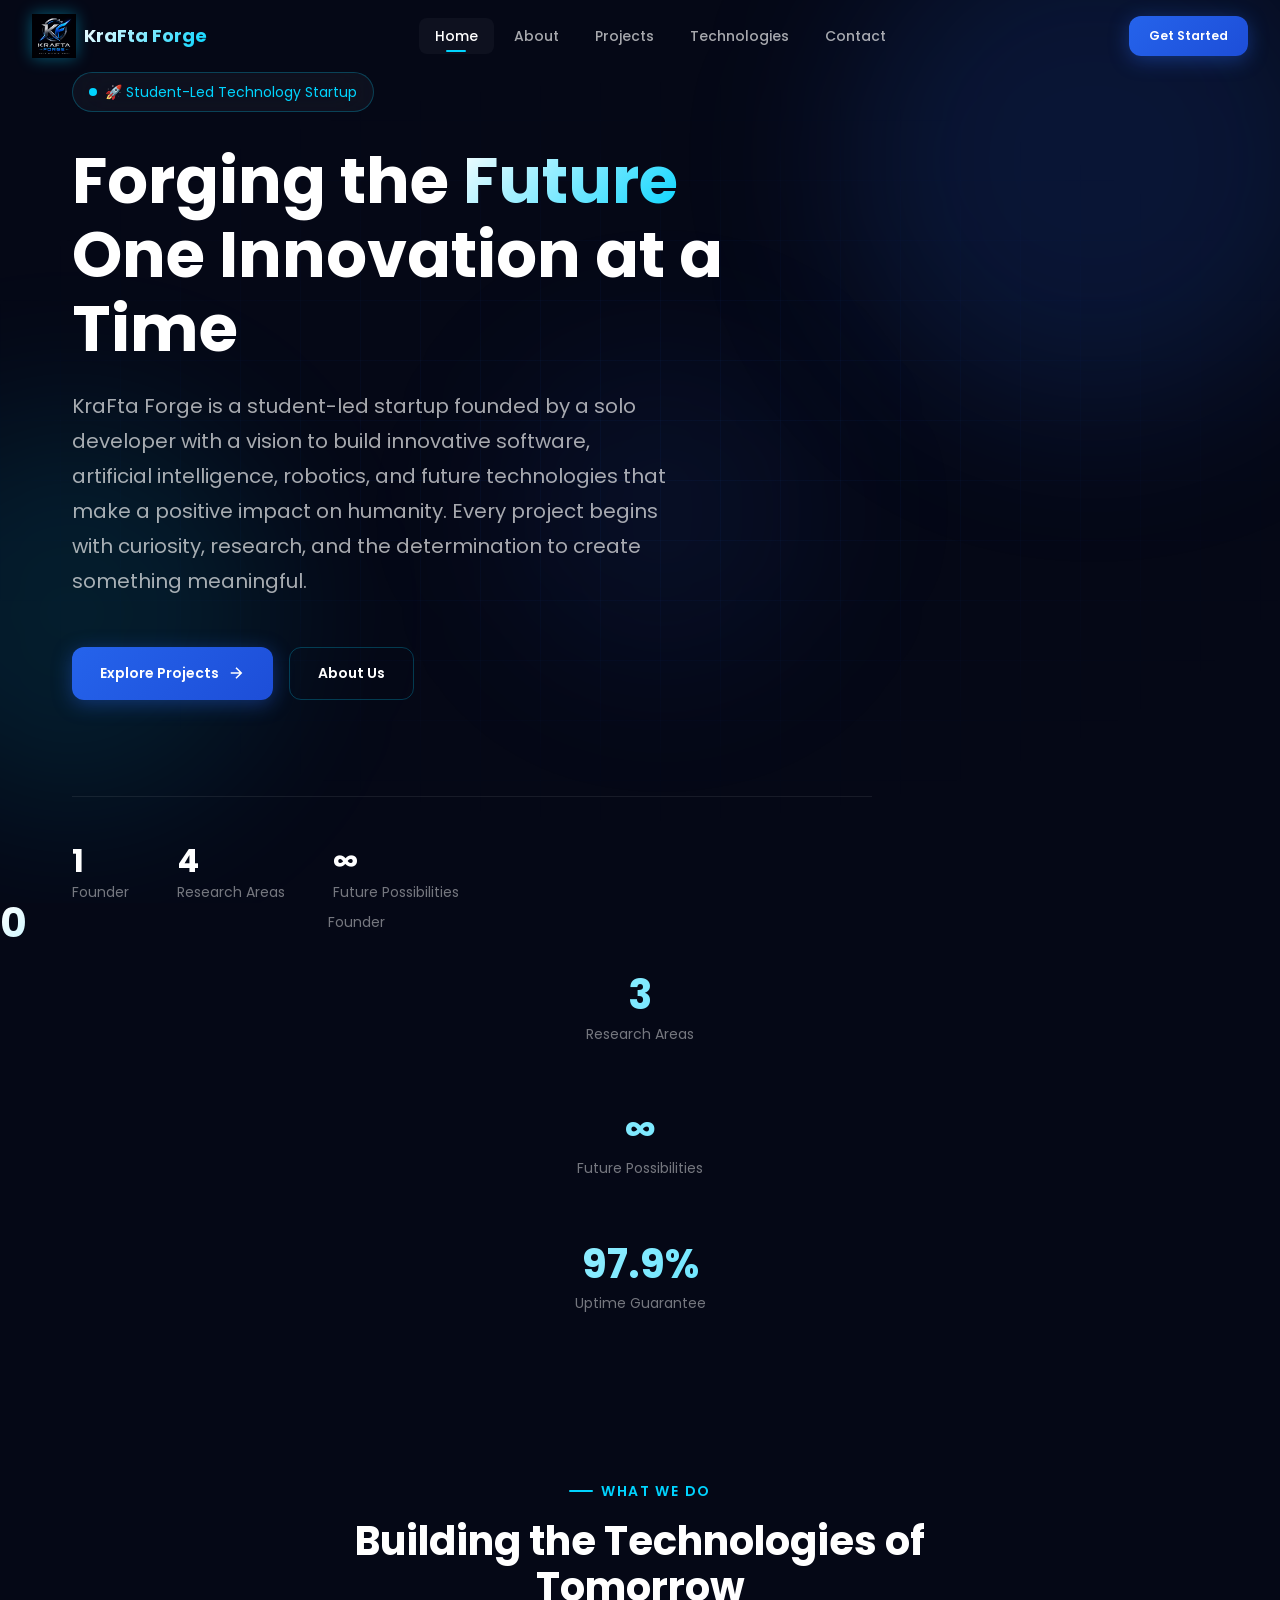
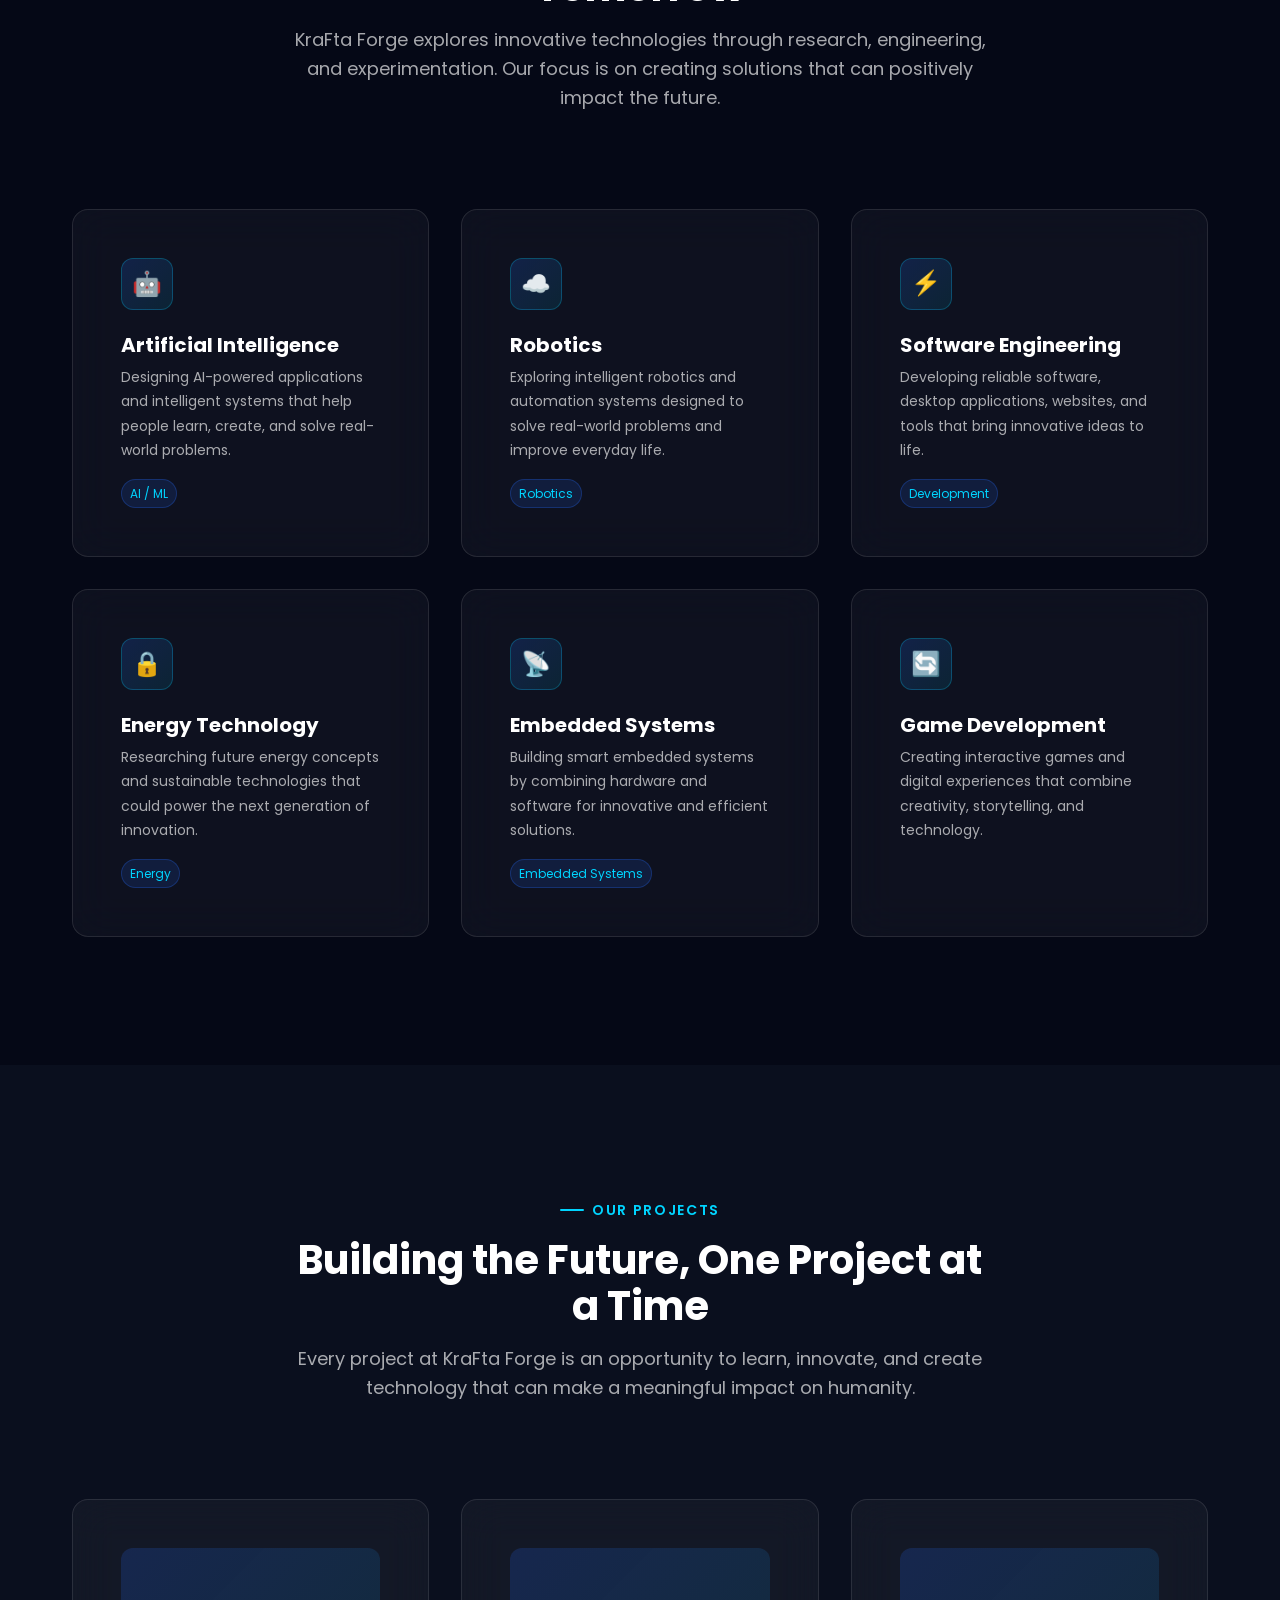
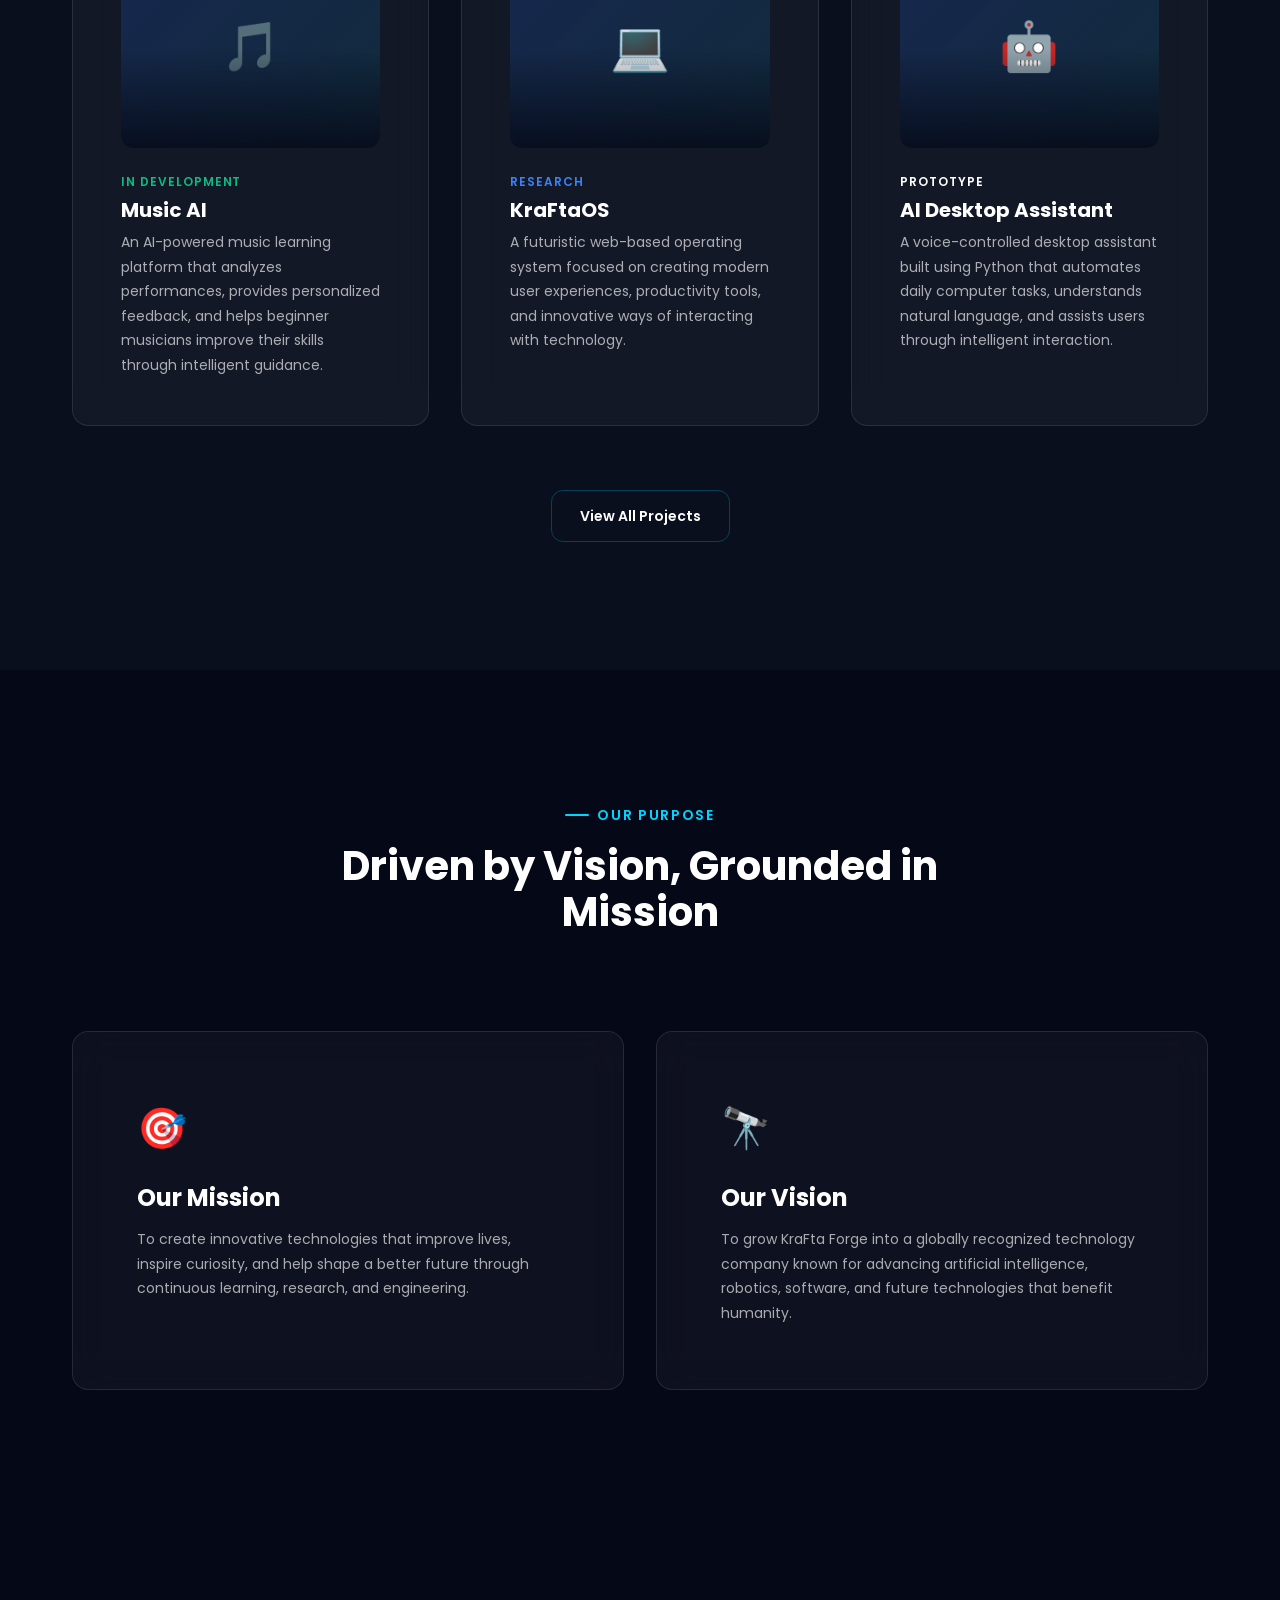
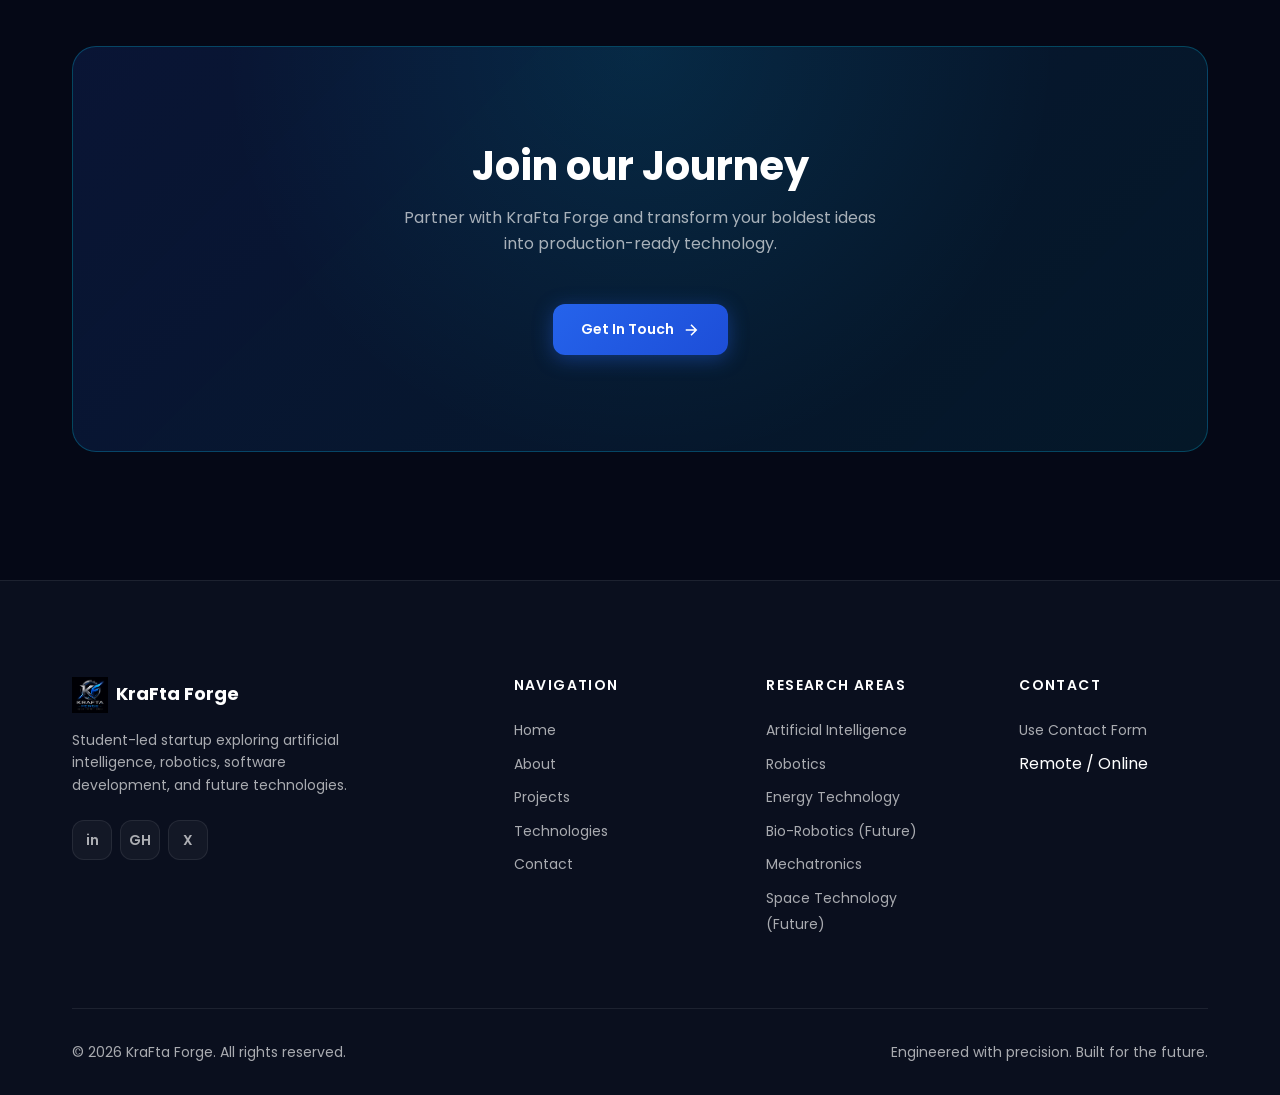
==== commit 16c3b969: "Fix website footer and logo paths" ====
--- a/index.html
+++ b/index.html
@@ -33,7 +33,7 @@
     <nav class="nav" aria-label="Main navigation">
       <div class="nav__inner">
         <a href="index.html" class="nav__logo" aria-label="KraFta Forge Home">
-          <img src="images/images/logo.png" alt="KraFta Forge logo" width="44" height="44">
+          <img src="images/logo.png" alt="KraFta Forge logo" width="44" height="44">
           <span class="nav__logo-text">KraFta Forge</span>
         </a>
 
@@ -343,21 +343,22 @@
         </div>
 
         <div>
-          <h4 class="footer__heading">Services</h4>
+          <h4 class="footer__heading">Research Areas</h4>
           <ul class="footer__links" role="list">
-            <li><a href="technologies.html">AI & Machine Learning</a></li>
-            <li><a href="technologies.html">Cloud Infrastructure</a></li>
-            <li><a href="technologies.html">Software Engineering</a></li>
-            <li><a href="technologies.html">Cybersecurity</a></li>
+            <li><a href="technologies.html">Artificial Intelligence</a></li>
+            <li><a href="technologies.html">Robotics</a></li>
+            <li><a href="technologies.html">Energy Technology</a></li>
+            <li><a href="technologies.html">Bio-Robotics (Future)</a></li>
+            <li><a href="technologies.html">Mechatronics</a></li>
+            <li><a href="technologies.html">Space Technology (Future)</a></li>
           </ul>
         </div>
 
         <div>
           <h4 class="footer__heading">Contact</h4>
           <ul class="footer__links" role="list">
-            <li><a href="mailto:hello@kraftaforge.com">hello@kraftaforge.com</a></li>
-            <li><a href="tel:+15551234567">+1 (555) 123-4567</a></li>
-            <li>San Francisco, CA</li>
+            <li><a href="contact.html">Use Contact Form</a></li>
+            <li>Remote / Online</li>
           </ul>
         </div>
       </div>
